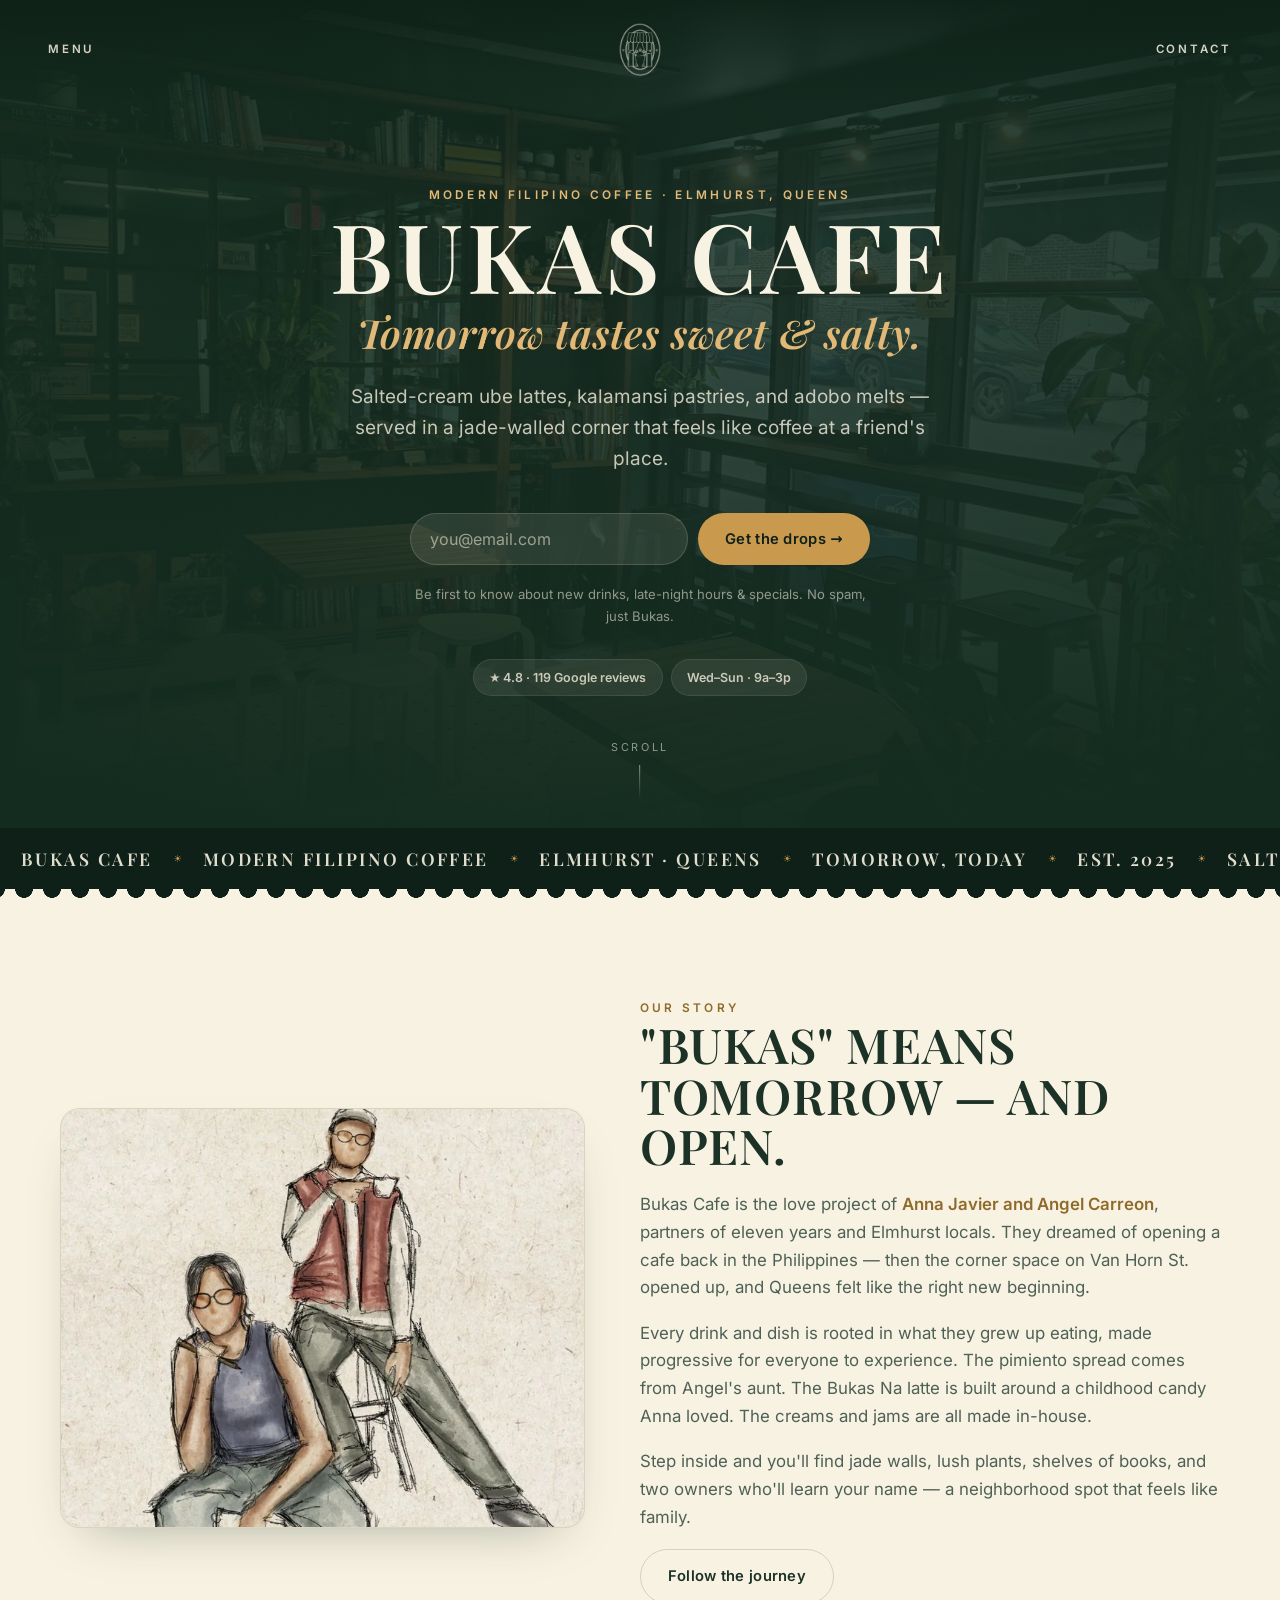
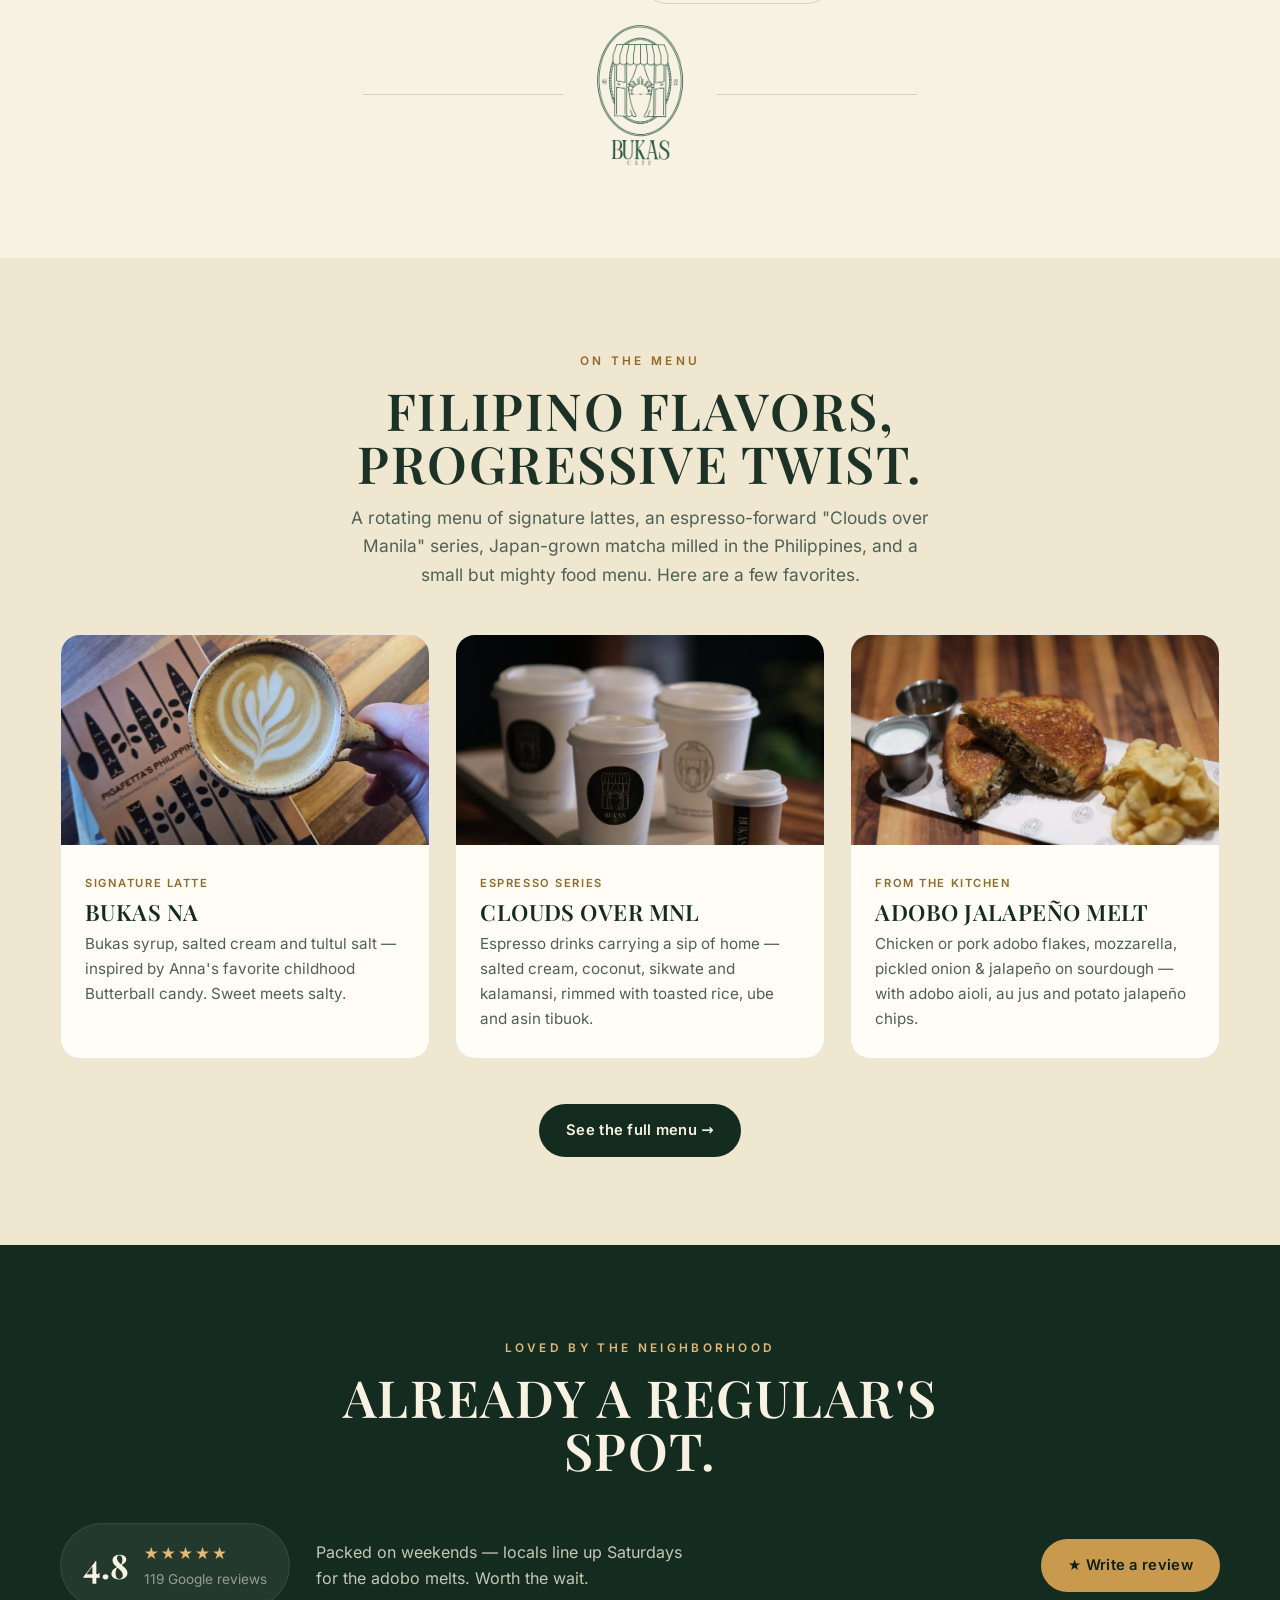
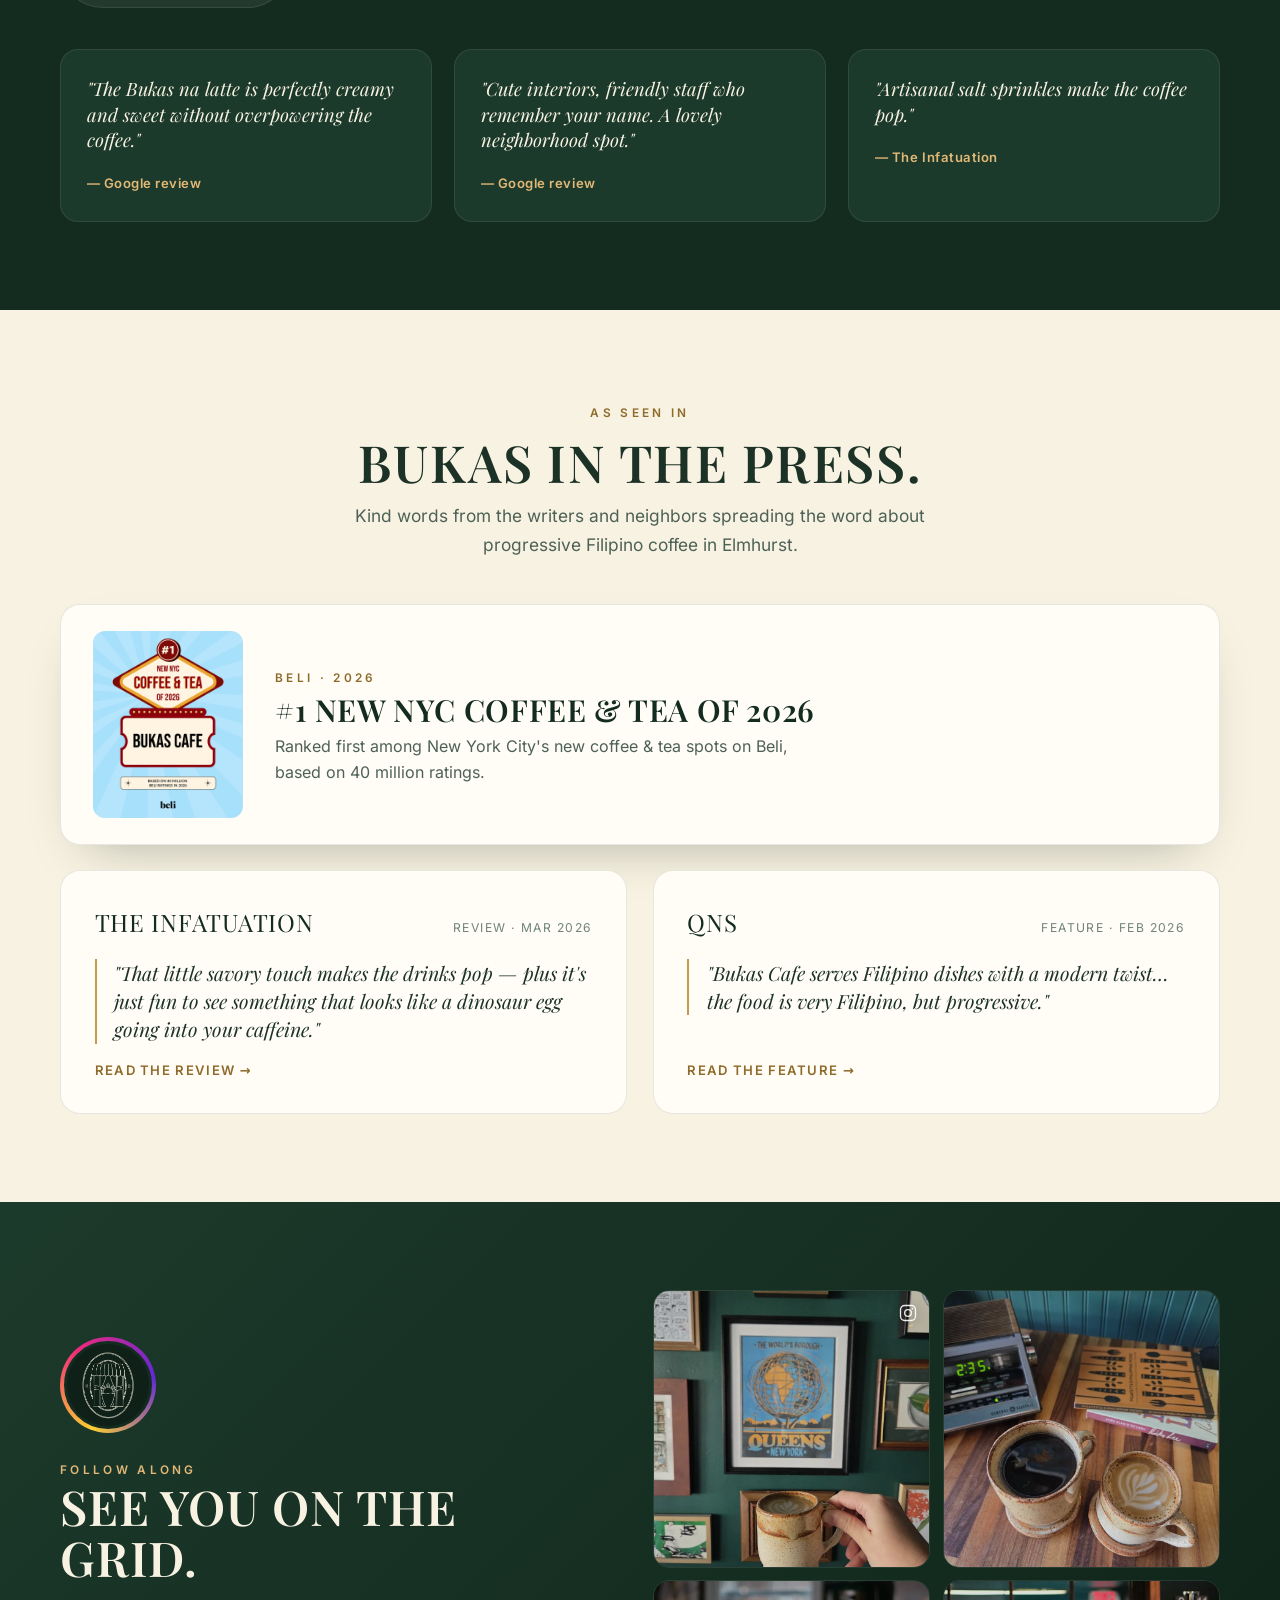
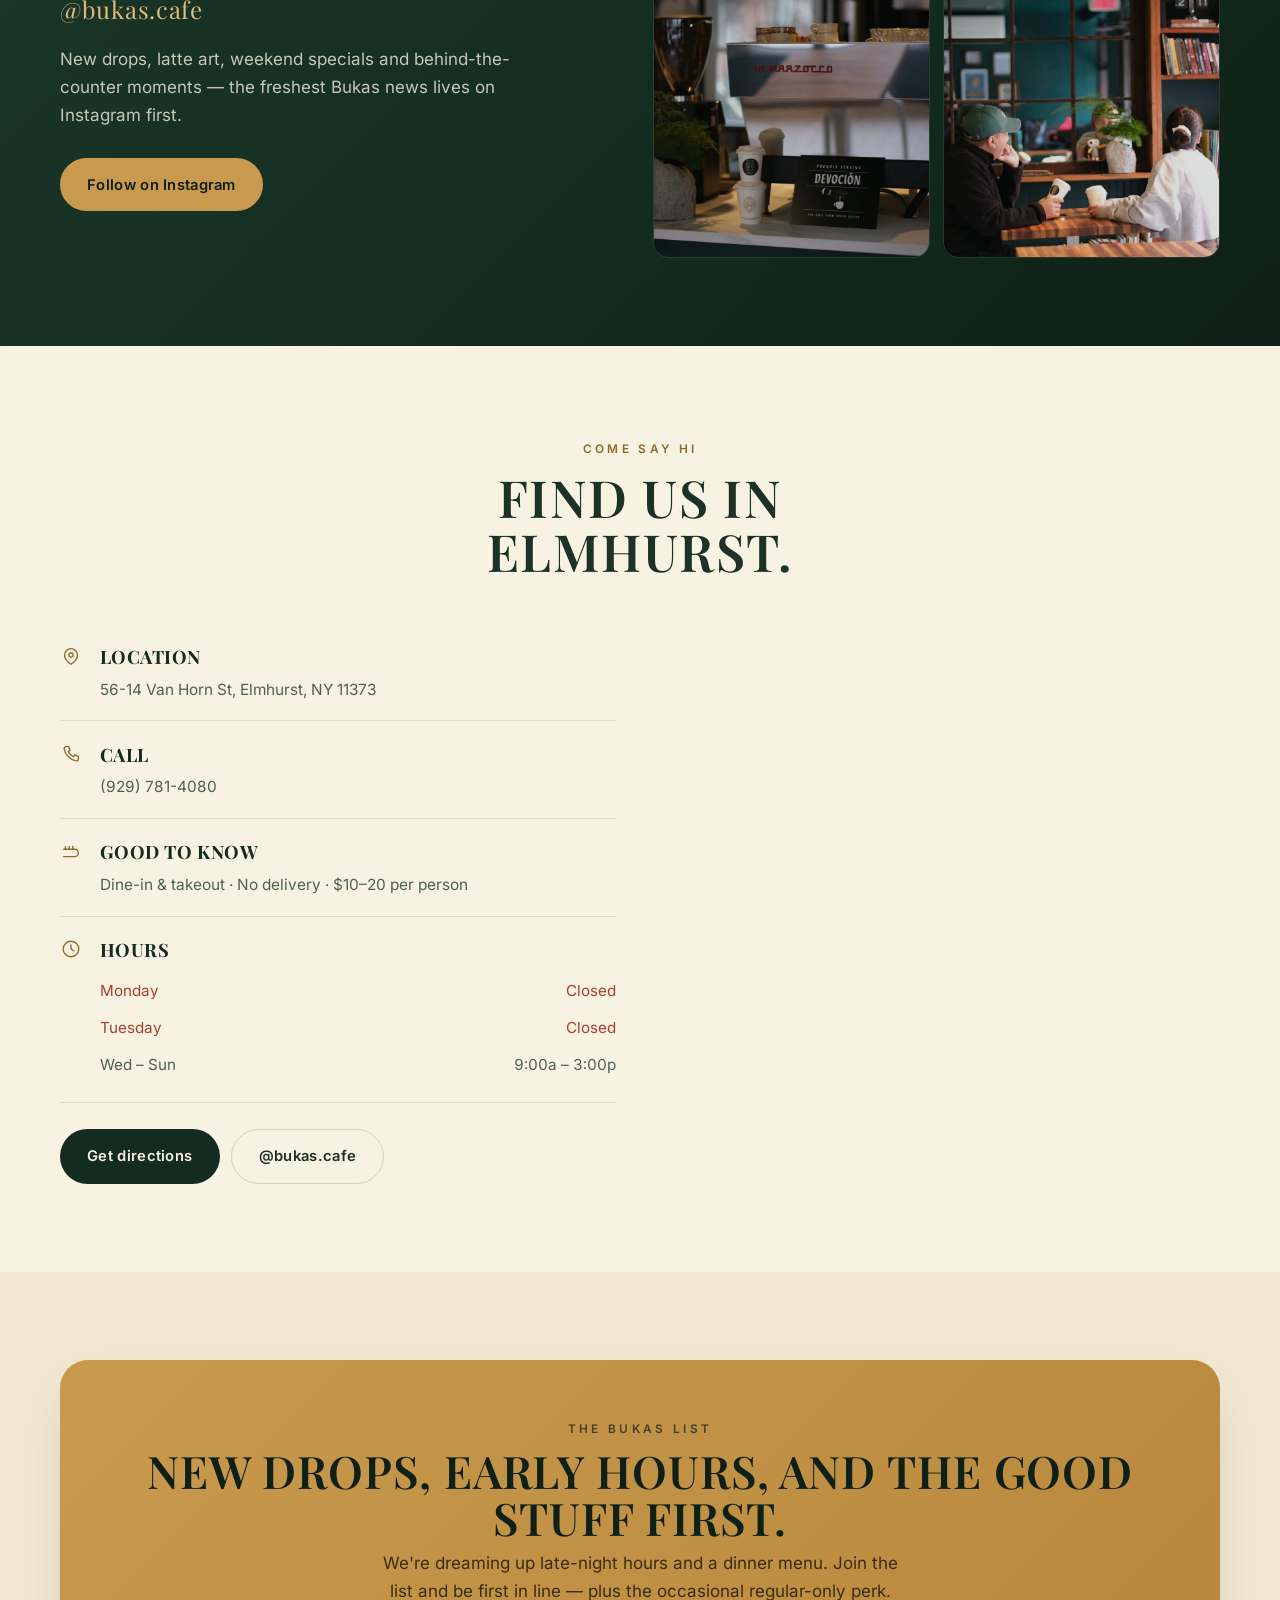
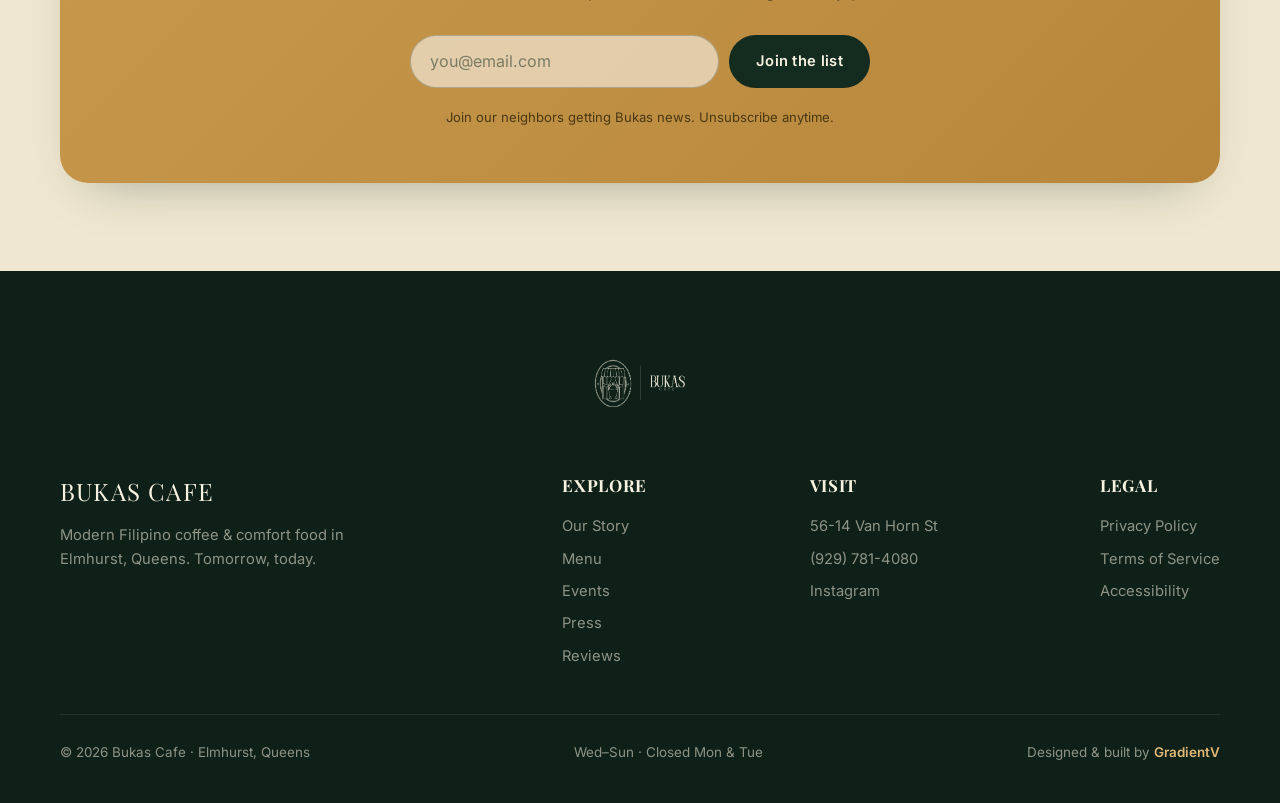
==== index.html @ 8a9c2ee8 "Daylight redesign + performance and accessibility pass - Flip to cream-first daytime theme with gree" ====
<!DOCTYPE html>
<html lang="en">
<head>
<meta charset="UTF-8" />
<meta name="viewport" content="width=device-width, initial-scale=1.0" />
<title>Bukas Cafe — Modern Filipino Coffee in Elmhurst, Queens</title>
<meta name="description" content="Bukas Cafe is a cozy, modern Filipino coffee shop in Elmhurst, Queens. Salted-cream ube lattes, kalamansi pastries, adobo melts. Join the list for new drops & early hours." />
<link rel="canonical" href="https://bukascafe.com/" />
<meta property="og:type" content="website" />
<meta property="og:site_name" content="Bukas Cafe" />
<meta property="og:title" content="Bukas Cafe — Modern Filipino Coffee in Elmhurst, Queens" />
<meta property="og:description" content="Bukas Cafe is a cozy, modern Filipino coffee shop in Elmhurst, Queens. Salted-cream ube lattes, kalamansi pastries, adobo melts. Join the list for new drops & early hours." />
<meta property="og:url" content="https://bukascafe.com/" />
<meta property="og:image" content="https://bukascafe.com/images/og-cover.jpg" />
<meta property="og:image:width" content="1200" />
<meta property="og:image:height" content="630" />
<meta name="twitter:card" content="summary_large_image" />
<meta name="twitter:title" content="Bukas Cafe — Modern Filipino Coffee in Elmhurst, Queens" />
<meta name="twitter:description" content="Bukas Cafe is a cozy, modern Filipino coffee shop in Elmhurst, Queens. Salted-cream ube lattes, kalamansi pastries, adobo melts. Join the list for new drops & early hours." />
<meta name="twitter:image" content="https://bukascafe.com/images/og-cover.jpg" />
<link rel="preload" as="image" href="images/photo-interior.webp" type="image/webp" />
<link rel="stylesheet" href="css/fonts.css" />
<link rel="stylesheet" href="css/styles.css" />
<link rel="icon" type="image/png" href="images/favicon-32.png" />
<link rel="apple-touch-icon" href="images/apple-touch-icon.png" />
<meta name="theme-color" content="#142c20" />
<script type="application/ld+json">
{
 "@context": "https://schema.org",
 "@graph": [
  {
   "@type": "CafeOrCoffeeShop",
   "@id": "https://bukascafe.com/#organization",
   "name": "Bukas Cafe",
   "url": "https://bukascafe.com/",
   "logo": "https://bukascafe.com/images/brand-badge-cream.png",
   "image": "https://bukascafe.com/images/og-cover.jpg",
   "description": "Modern Filipino coffee shop in Elmhurst, Queens — signature ube and salted-cream lattes, Japan-grown matcha, and Filipino comfort food with a progressive twist.",
   "telephone": "+1-929-781-4080",
   "email": "hello@bukascafe.com",
   "address": {
    "@type": "PostalAddress",
    "streetAddress": "56-14 Van Horn St",
    "addressLocality": "Elmhurst",
    "addressRegion": "NY",
    "postalCode": "11373",
    "addressCountry": "US"
   },
   "servesCuisine": [
    "Coffee",
    "Filipino"
   ],
   "priceRange": "$10-20",
   "founder": [
    {
     "@type": "Person",
     "name": "Anna Javier"
    },
    {
     "@type": "Person",
     "name": "Angel Carreon"
    }
   ],
   "foundingDate": "2025",
   "hasMenu": "https://bukascafe.com/menu.html",
   "openingHoursSpecification": [
    {
     "@type": "OpeningHoursSpecification",
     "dayOfWeek": [
      "Wednesday",
      "Thursday",
      "Friday",
      "Saturday",
      "Sunday"
     ],
     "opens": "09:00",
     "closes": "15:00"
    }
   ],
   "sameAs": [
    "https://www.instagram.com/bukas.cafe"
   ],
   "knowsAbout": [
    "Filipino coffee",
    "ube latte",
    "salted cream coffee",
    "matcha",
    "Filipino food",
    "specialty coffee"
   ],
   "contactPoint": {
    "@type": "ContactPoint",
    "contactType": "customer service",
    "telephone": "+1-929-781-4080",
    "email": "hello@bukascafe.com",
    "areaServed": "Queens, New York",
    "availableLanguage": [
     "English",
     "Filipino"
    ]
   }
  },
  {
   "@type": "WebSite",
   "@id": "https://bukascafe.com/#website",
   "url": "https://bukascafe.com/",
   "name": "Bukas Cafe",
   "publisher": {
    "@id": "https://bukascafe.com/#organization"
   }
  }
 ]
}
</script>
</head>
<body>
<a class="skip-link" href="#top">Skip to content</a>

<!-- TOP BAR -->
<header class="topbar" id="topbar">
  <div class="tb-side left">
    <button class="tb-link" type="button" data-menu-open aria-haspopup="dialog" aria-controls="navOverlay">Menu</button>
  </div>
  <a class="tb-logo" href="#top" aria-label="Bukas Cafe home">
    <img class="logo-dark" src="images/brand-badge-cream.png" alt="Bukas Cafe" />
    <img class="logo-light" src="images/logo-badge-green.png" alt="Bukas Cafe" />
  </a>
  <div class="tb-side right">
    <a class="tb-link" href="#visit">Contact</a>
  </div>
</header>

<!-- OVERLAY MENU -->
<div class="nav-overlay" id="navOverlay" role="dialog" aria-modal="true" aria-label="Site menu" aria-hidden="true">
  <button class="ov-close" type="button" data-menu-close>Close</button>
  <div class="ov-grid">
    <nav>
      <a href="index.html"><span class="n">01</span>Home</a>
      <a href="menu.html"><span class="n">02</span>Menu</a>
      <a href="events.html"><span class="n">03</span>Events</a>
      <a href="#press"><span class="n">04</span>Press</a>
      <a href="#visit"><span class="n">05</span>Contact</a>
    </nav>
    <aside class="ov-aside">
      <img src="images/storefront-illustration.jpg" alt="Watercolor illustration of the Bukas Cafe storefront" loading="lazy" />
      <div class="ov-fact"><strong>Hours</strong>Wed–Sun · 9:00a – 3:00p</div>
      <div class="ov-fact"><strong>Find us</strong>56-14 Van Horn St, Elmhurst, Queens</div>
      <div class="ov-fact"><strong>Say hi</strong><a href="https://www.instagram.com/bukas.cafe" target="_blank" rel="noopener">@bukas.cafe</a> · <a href="tel:+19297814080">(929) 781-4080</a></div>
    </aside>
  </div>
</div>

<main id="top">

<!-- HERO -->
<section class="hero">
  <div class="hero-bg"><picture><source srcset="images/photo-interior.webp" type="image/webp" /><img src="images/photo-interior.jpg" alt="" width="1350" height="1800" fetchpriority="high" decoding="async" /></picture></div>
  <div class="wrap">
    <span class="eyebrow">Modern Filipino Coffee · Elmhurst, Queens</span>
    <h1>Bukas Cafe<em>Tomorrow tastes sweet &amp; salty.</em></h1>
    <p class="lead">Salted-cream ube lattes, kalamansi pastries, and adobo melts — served in a jade-walled corner that feels like coffee at a friend's place.</p>
    <form class="capture" data-form="hero">
      <input type="email" name="email" placeholder="you@email.com" aria-label="Email address" required />
      <button type="submit" class="btn btn-gold">Get the drops →</button>
      <div class="form-note">Be first to know about new drinks, late-night hours &amp; specials. No spam, just Bukas.</div>
    </form>
    <div class="hero-badges">
      <span class="chip">★ 4.8 · 119 Google reviews</span>
      <span class="chip">Wed–Sun · 9a–3p</span>
    </div>
  </div>
  <div class="scroll-hint">Scroll</div>
</section>

<!-- BRAND TICKER -->
<div class="ticker" aria-hidden="true">
  <div class="ticker-track">
    <div class="ticker-seg"><span>Bukas Cafe</span><i></i><span>Modern Filipino Coffee</span><i></i><span>Elmhurst · Queens</span><i></i><span>Tomorrow, Today</span><i></i><span>Est. 2025</span><i></i><span>Salted-Cream Ube Lattes</span><i></i></div>
    <div class="ticker-seg"><span>Bukas Cafe</span><i></i><span>Modern Filipino Coffee</span><i></i><span>Elmhurst · Queens</span><i></i><span>Tomorrow, Today</span><i></i><span>Est. 2025</span><i></i><span>Salted-Cream Ube Lattes</span><i></i></div>
  </div>
</div>

<div class="awning" aria-hidden="true"></div>

<!-- STORY -->
<section id="story" class="story">
  <div class="wrap story-grid">
    <div class="img-slot">
      <picture><source srcset="images/owners-illustration.webp" type="image/webp" /><img src="images/owners-illustration.jpg" alt="Illustrated portrait of Bukas Cafe owners Anna Javier and Angel Carreon" width="864" height="920" loading="lazy" decoding="async" /></picture>
    </div>
    <div>
      <span class="eyebrow">Our Story</span>
      <h2>"Bukas" means tomorrow — and open.</h2>
      <p>Bukas Cafe is the love project of <span class="owners">Anna Javier and Angel Carreon</span>, partners of eleven years and Elmhurst locals. They dreamed of opening a cafe back in the Philippines — then the corner space on Van Horn St. opened up, and Queens felt like the right new beginning.</p>
      <p>Every drink and dish is rooted in what they grew up eating, made progressive for everyone to experience. The pimiento spread comes from Angel's aunt. The Bukas Na latte is built around a childhood candy Anna loved. The creams and jams are all made in-house.</p>
      <p>Step inside and you'll find jade walls, lush plants, shelves of books, and two owners who'll learn your name — a neighborhood spot that feels like family.</p>
      <a href="#join" class="btn btn-ghost">Follow the journey</a>
    </div>
  </div>
  <div class="wrap"><div class="brand-divider"><img src="images/logo-full-green.png" alt="Bukas Cafe" /></div></div>
</section>

<!-- MENU -->
<section id="menu" class="tint">
  <div class="wrap">
    <div class="section-head center">
      <span class="eyebrow">On the Menu</span>
      <h2>Filipino flavors, progressive twist.</h2>
      <p>A rotating menu of signature lattes, an espresso-forward "Clouds over Manila" series, Japan-grown matcha milled in the Philippines, and a small but mighty food menu. Here are a few favorites.</p>
    </div>
    <div class="menu-grid">
      <article class="card">
        <div class="img-slot">
          <picture><source srcset="images/photo-bukas-na-latte.webp" type="image/webp" /><img src="images/photo-bukas-na-latte.jpg" alt="Latte with rosetta latte art held over a wooden table at Bukas Cafe" width="1050" height="1400" loading="lazy" decoding="async" /></picture>
        </div>
        <div class="card-body">
          <span class="card-tag">Signature Latte</span>
          <h3>Bukas Na</h3>
          <p>Bukas syrup, salted cream and tultul salt — inspired by Anna's favorite childhood Butterball candy. Sweet meets salty.</p>
        </div>
      </article>
      <article class="card">
        <div class="img-slot">
          <picture><source srcset="images/photo-togo-cups.webp" type="image/webp" /><img src="images/photo-togo-cups.jpg" alt="Bukas Cafe branded to-go cups arranged on a tray against a deep green wall" width="933" height="1400" loading="lazy" decoding="async" /></picture>
        </div>
        <div class="card-body">
          <span class="card-tag">Espresso Series</span>
          <h3>Clouds Over MNL</h3>
          <p>Espresso drinks carrying a sip of home — salted cream, coconut, sikwate and kalamansi, rimmed with toasted rice, ube and asin tibuok.</p>
        </div>
      </article>
      <article class="card">
        <div class="img-slot">
          <picture><source srcset="images/photo-adobo-melt.webp" type="image/webp" /><img src="images/photo-adobo-melt.jpg" alt="Adobo jalapeño melt on sourdough with potato jalapeño chips and dips" width="1600" height="1067" loading="lazy" decoding="async" /></picture>
        </div>
        <div class="card-body">
          <span class="card-tag">From the Kitchen</span>
          <h3>Adobo Jalapeño Melt</h3>
          <p>Chicken or pork adobo flakes, mozzarella, pickled onion &amp; jalapeño on sourdough — with adobo aioli, au jus and potato jalapeño chips.</p>
        </div>
      </article>
    </div>
    <div class="menu-cta">
      <a href="menu.html" class="btn btn-primary">See the full menu →</a>
    </div>
  </div>
</section>

<!-- REVIEWS -->
<section id="reviews" class="band-dark">
  <div class="wrap">
    <div class="section-head center">
      <span class="eyebrow">Loved by the Neighborhood</span>
      <h2>Already a regular's spot.</h2>
    </div>
    <div class="reviews-top">
      <div class="rating-badge">
        <span class="num">4.8</span>
        <div>
          <div class="stars">★★★★★</div>
          <div style="font-size:.85rem;color:var(--tx-faint)">119 Google reviews</div>
        </div>
      </div>
      <p class="blurb">Packed on weekends — locals line up Saturdays for the adobo melts. Worth the wait.</p>
      <a class="btn btn-gold write" href="https://www.google.com/maps/place/Bukas+Cafe/@40.7325186,-73.8767509,17z/data=!4m8!3m7!1s0x89c25f0034e84bb9:0xe6fbece1f200c2e7!9m1!1b1" target="_blank" rel="noopener">★ Write a review</a>
    </div>
    <div class="quotes">
      <div class="quote">
        <p>"The Bukas na latte is perfectly creamy and sweet without overpowering the coffee."</p>
        <span class="by">— Google review</span>
      </div>
      <div class="quote">
        <p>"Cute interiors, friendly staff who remember your name. A lovely neighborhood spot."</p>
        <span class="by">— Google review</span>
      </div>
      <div class="quote">
        <p>"Artisanal salt sprinkles make the coffee pop."</p>
        <span class="by">— The Infatuation</span>
      </div>
    </div>
  </div>
</section>

<!-- PRESS / AS SEEN IN -->
<section id="press">
  <div class="wrap">
    <div class="section-head center">
      <span class="eyebrow">As Seen In</span>
      <h2>Bukas in the press.</h2>
      <p>Kind words from the writers and neighbors spreading the word about progressive Filipino coffee in Elmhurst.</p>
    </div>
    <div class="award-band">
      <img src="images/beli-award.png" width="720" height="900" alt="Beli award graphic — number one new NYC coffee and tea of 2026" loading="lazy" />
      <div>
        <span class="eyebrow">Beli · 2026</span>
        <h3>#1 New NYC Coffee &amp; Tea of 2026</h3>
        <p>Ranked first among New York City's new coffee &amp; tea spots on Beli, based on 40 million ratings.</p>
      </div>
    </div>
    <div class="press-grid">
      <a class="press-card" href="https://www.theinfatuation.com/new-york/reviews/bukas-cafe" target="_blank" rel="noopener">
        <div class="press-outlet">
          <span class="name">The Infatuation</span>
          <span class="meta">Review · Mar 2026</span>
        </div>
        <blockquote>"That little savory touch makes the drinks pop — plus it's just fun to see something that looks like a dinosaur egg going into your caffeine."</blockquote>
        <span class="read">Read the review <span>→</span></span>
      </a>
      <a class="press-card" href="https://qns.com/2026/02/bukas-cafe-filipino-dishes-modern-twist/" target="_blank" rel="noopener">
        <div class="press-outlet">
          <span class="name">QNS</span>
          <span class="meta">Feature · Feb 2026</span>
        </div>
        <blockquote>"Bukas Cafe serves Filipino dishes with a modern twist… the food is very Filipino, but progressive."</blockquote>
        <span class="read">Read the feature <span>→</span></span>
      </a>
    </div>
  </div>
</section>

<!-- INSTAGRAM -->
<section id="instagram" class="ig">
  <div class="wrap ig-grid">
    <div>
      <div class="ig-ring"><span class="inner"><img src="images/brand-badge-cream.png" alt="" /></span></div>
      <span class="eyebrow">Follow Along</span>
      <h2>See you on the grid.</h2>
      <a class="handle" href="https://www.instagram.com/bukas.cafe" target="_blank" rel="noopener">@bukas.cafe</a>
      <p>New drops, latte art, weekend specials and behind-the-counter moments — the freshest Bukas news lives on Instagram first.</p>
      <a class="btn btn-gold" href="https://www.instagram.com/bukas.cafe" target="_blank" rel="noopener">Follow on Instagram</a>
    </div>
    <div class="ig-tiles">
      <a class="ig-tile" href="https://www.instagram.com/bukas.cafe" target="_blank" rel="noopener" aria-label="Bukas Cafe on Instagram">
        <span class="ig-glyph"><svg width="20" height="20" viewBox="0 0 24 24" fill="none"><rect x="3" y="3" width="18" height="18" rx="5" stroke="currentColor" stroke-width="1.6"/><circle cx="12" cy="12" r="4" stroke="currentColor" stroke-width="1.6"/><circle cx="17.3" cy="6.7" r="1.1" fill="currentColor"/></svg></span>
        <picture><source srcset="images/photo-mug-queens.webp" type="image/webp" /><img src="images/photo-mug-queens.jpg" alt="Hand reaching for a ceramic mug beneath a framed Queens poster" width="900" height="1200" loading="lazy" decoding="async" /></picture>
      </a>
      <a class="ig-tile" href="https://www.instagram.com/bukas.cafe" target="_blank" rel="noopener" aria-label="Bukas Cafe on Instagram">
        <picture><source srcset="images/photo-coffee-books.webp" type="image/webp" /><img src="images/photo-coffee-books.jpg" alt="Drip coffee and a latte on a wooden table beside a stack of books" width="900" height="1200" loading="lazy" decoding="async" /></picture>
      </a>
      <a class="ig-tile" href="https://www.instagram.com/bukas.cafe" target="_blank" rel="noopener" aria-label="Bukas Cafe on Instagram">
        <picture><source srcset="images/photo-espresso-bar.webp" type="image/webp" /><img src="images/photo-espresso-bar.jpg" alt="Espresso machine and coffee bar detail at Bukas Cafe" width="800" height="1200" loading="lazy" decoding="async" /></picture>
      </a>
      <a class="ig-tile" href="https://www.instagram.com/bukas.cafe" target="_blank" rel="noopener" aria-label="Bukas Cafe on Instagram">
        <picture><source srcset="images/photo-window-guests.webp" type="image/webp" /><img src="images/photo-window-guests.jpg" alt="Guests chatting over coffee at the window bar" width="1200" height="788" loading="lazy" decoding="async" /></picture>
      </a>
    </div>
  </div>
</section>

<!-- VISIT -->
<section id="visit">
  <div class="wrap">
    <div class="section-head center">
      <span class="eyebrow">Come Say Hi</span>
      <h2>Find us in Elmhurst.</h2>
    </div>
    <div class="visit-grid">
      <div>
        <div class="info-row">
          <span class="ic"><svg width="22" height="22" viewBox="0 0 24 24" fill="none"><path d="M12 21s-7-4.35-7-10a7 7 0 0114 0c0 5.65-7 10-7 10z" stroke="currentColor" stroke-width="1.5"/><circle cx="12" cy="11" r="2.3" stroke="currentColor" stroke-width="1.5"/></svg></span>
          <div><h4>Location</h4><span>56-14 Van Horn St, Elmhurst, NY 11373</span></div>
        </div>
        <div class="info-row">
          <span class="ic"><svg width="22" height="22" viewBox="0 0 24 24" fill="none"><path d="M6.5 4h3l1.5 4-2 1.2a12 12 0 005.8 5.8l1.2-2 4 1.5v3a2 2 0 01-2.2 2A16 16 0 014.5 6.2 2 2 0 016.5 4z" stroke="currentColor" stroke-width="1.5" stroke-linejoin="round"/></svg></span>
          <div><h4>Call</h4><span>(929) 781-4080</span></div>
        </div>
        <div class="info-row">
          <span class="ic"><svg width="22" height="22" viewBox="0 0 24 24" fill="none"><path d="M4 9h12a4 4 0 010 8h-1m-11 0h11M6 9V6m4 3V6m4 3V6" stroke="currentColor" stroke-width="1.5" stroke-linecap="round"/></svg></span>
          <div><h4>Good to know</h4><span>Dine-in &amp; takeout · No delivery · $10–20 per person</span></div>
        </div>
        <div class="info-row">
          <span class="ic"><svg width="22" height="22" viewBox="0 0 24 24" fill="none"><circle cx="12" cy="12" r="8.5" stroke="currentColor" stroke-width="1.5"/><path d="M12 7.5V12l3 2" stroke="currentColor" stroke-width="1.5" stroke-linecap="round"/></svg></span>
          <div style="width:100%"><h4>Hours</h4>
            <table class="hours-table">
              <tr class="closed"><td>Monday</td><td>Closed</td></tr>
              <tr class="closed"><td>Tuesday</td><td>Closed</td></tr>
              <tr><td>Wed – Sun</td><td>9:00a – 3:00p</td></tr>
            </table>
          </div>
        </div>
        <div style="margin-top:1.6rem;display:flex;gap:.7rem;flex-wrap:wrap">
          <a class="btn btn-primary" href="https://www.google.com/maps/search/?api=1&query=Bukas+Cafe+56-14+Van+Horn+St+Elmhurst+NY" target="_blank" rel="noopener">Get directions</a>
          <a class="btn btn-ghost" href="https://www.instagram.com/bukas.cafe" target="_blank" rel="noopener">@bukas.cafe</a>
        </div>
      </div>
      <iframe
        src="https://maps.google.com/maps?q=56-14+Van+Horn+St,+Elmhurst,+NY+11373&output=embed"
        width="100%" height="380"
        style="border:0;display:block;min-height:380px"
        allowfullscreen loading="lazy"
        referrerpolicy="no-referrer-when-downgrade"
        title="Bukas Cafe location">
      </iframe>
    </div>
  </div>
</section>

<!-- JOIN / NEWSLETTER -->
<section id="join" class="tint">
  <div class="wrap">
    <div class="news">
      <span class="eyebrow">The Bukas List</span>
      <h2>New drops, early hours, and the good stuff first.</h2>
      <p>We're dreaming up late-night hours and a dinner menu. Join the list and be first in line — plus the occasional regular-only perk.</p>
      <form class="capture" data-form="news">
        <input type="email" name="email" placeholder="you@email.com" aria-label="Email address" required />
        <button type="submit" class="btn btn-primary">Join the list</button>
        <div class="form-note">Join our neighbors getting Bukas news. Unsubscribe anytime.</div>
      </form>
    </div>
  </div>
</section>

</main>

<!-- FOOTER -->
<footer>
  <div class="wrap">
    <div class="foot-logo"><img src="images/brand-lockup-cream.png" alt="Bukas Cafe" /></div>
    <div class="foot-grid">
      <div class="foot-brand">
        <span class="brand-line">Bukas Cafe</span>
        <p>Modern Filipino coffee &amp; comfort food in Elmhurst, Queens. Tomorrow, today.</p>
      </div>
      <div class="foot-col">
        <h4>Explore</h4>
        <a href="#story">Our Story</a>
        <a href="menu.html">Menu</a>
        <a href="events.html">Events</a>
        <a href="#press">Press</a>
        <a href="#reviews">Reviews</a>
      </div>
      <div class="foot-col">
        <h4>Visit</h4>
        <a href="https://www.google.com/maps/search/?api=1&query=Bukas+Cafe+56-14+Van+Horn+St+Elmhurst+NY" target="_blank" rel="noopener">56-14 Van Horn St</a>
        <a href="tel:+19297814080">(929) 781-4080</a>
        <a href="https://www.instagram.com/bukas.cafe" target="_blank" rel="noopener">Instagram</a>
      </div>
      <div class="foot-col">
        <h4>Legal</h4>
        <a href="privacy.html">Privacy Policy</a>
        <a href="terms.html">Terms of Service</a>
        <a href="accessibility.html">Accessibility</a>
      </div>
    </div>
    <div class="foot-bottom">
      <span>© 2026 Bukas Cafe · Elmhurst, Queens</span>
      <span>Wed–Sun · Closed Mon &amp; Tue</span>
      <span class="credit">Designed &amp; built by <a href="https://gradientv.com" target="_blank" rel="noopener">GradientV</a></span>
    </div>
  </div>
</footer>

<script src="js/main.js"></script>
<!-- Vercel Web Analytics -->
<script defer src="/_vercel/insights/script.js"></script>
</body>
</html>
---- css/fonts.css ----
/* Self-hosted Google Fonts (latin subset) — Playfair Display + Inter */
@font-face{font-family:'Inter';font-style:normal;font-weight:400;font-display:swap;src:url('../fonts/inter-400-normal.woff2') format('woff2');unicode-range:U+0000-00FF,U+0131,U+0152-0153,U+02BB-02BC,U+02C6,U+02DA,U+02DC,U+0304,U+0308,U+0329,U+2000-206F,U+20AC,U+2122,U+2191,U+2193,U+2212,U+2215,U+FEFF,U+FFFD}
@font-face{font-family:'Inter';font-style:normal;font-weight:500;font-display:swap;src:url('../fonts/inter-500-normal.woff2') format('woff2');unicode-range:U+0000-00FF,U+0131,U+0152-0153,U+02BB-02BC,U+02C6,U+02DA,U+02DC,U+0304,U+0308,U+0329,U+2000-206F,U+20AC,U+2122,U+2191,U+2193,U+2212,U+2215,U+FEFF,U+FFFD}
@font-face{font-family:'Inter';font-style:normal;font-weight:600;font-display:swap;src:url('../fonts/inter-600-normal.woff2') format('woff2');unicode-range:U+0000-00FF,U+0131,U+0152-0153,U+02BB-02BC,U+02C6,U+02DA,U+02DC,U+0304,U+0308,U+0329,U+2000-206F,U+20AC,U+2122,U+2191,U+2193,U+2212,U+2215,U+FEFF,U+FFFD}
@font-face{font-family:'Playfair Display';font-style:italic;font-weight:400;font-display:swap;src:url('../fonts/playfair-display-400-italic.woff2') format('woff2');unicode-range:U+0000-00FF,U+0131,U+0152-0153,U+02BB-02BC,U+02C6,U+02DA,U+02DC,U+0304,U+0308,U+0329,U+2000-206F,U+20AC,U+2122,U+2191,U+2193,U+2212,U+2215,U+FEFF,U+FFFD}
@font-face{font-family:'Playfair Display';font-style:italic;font-weight:600;font-display:swap;src:url('../fonts/playfair-display-600-italic.woff2') format('woff2');unicode-range:U+0000-00FF,U+0131,U+0152-0153,U+02BB-02BC,U+02C6,U+02DA,U+02DC,U+0304,U+0308,U+0329,U+2000-206F,U+20AC,U+2122,U+2191,U+2193,U+2212,U+2215,U+FEFF,U+FFFD}
@font-face{font-family:'Playfair Display';font-style:normal;font-weight:400;font-display:swap;src:url('../fonts/playfair-display-400-normal.woff2') format('woff2');unicode-range:U+0000-00FF,U+0131,U+0152-0153,U+02BB-02BC,U+02C6,U+02DA,U+02DC,U+0304,U+0308,U+0329,U+2000-206F,U+20AC,U+2122,U+2191,U+2193,U+2212,U+2215,U+FEFF,U+FFFD}
@font-face{font-family:'Playfair Display';font-style:normal;font-weight:600;font-display:swap;src:url('../fonts/playfair-display-600-normal.woff2') format('woff2');unicode-range:U+0000-00FF,U+0131,U+0152-0153,U+02BB-02BC,U+02C6,U+02DA,U+02DC,U+0304,U+0308,U+0329,U+2000-206F,U+20AC,U+2122,U+2191,U+2193,U+2212,U+2215,U+FEFF,U+FFFD}
@font-face{font-family:'Playfair Display';font-style:normal;font-weight:700;font-display:swap;src:url('../fonts/playfair-display-700-normal.woff2') format('woff2');unicode-range:U+0000-00FF,U+0131,U+0152-0153,U+02BB-02BC,U+02C6,U+02DA,U+02DC,U+0304,U+0308,U+0329,U+2000-206F,U+20AC,U+2122,U+2191,U+2193,U+2212,U+2215,U+FEFF,U+FFFD}
---- css/styles.css ----
/* =====================================================================
   BUKAS CAFE — daylight edition
   A morning cafe, not a midnight bar: cream-first with deep-green bands.
   Palette:  #f8f2e2 cream base · #142c20 green · warm gold accent
   Motif:    the scalloped awning from the Bukas badge
   Display:  Perandory (brand) with Playfair Display fallback
   ===================================================================== */

/* ---- Perandory brand face (drop the licensed file at fonts/perandory.woff2
        and it takes over automatically; until then Playfair Display stands in) ---- */
@font-face{
  font-family:'Perandory';
  src:url('../fonts/perandory.woff2') format('woff2'),
      url('../fonts/perandory.woff') format('woff'),
      url('../fonts/perandory.otf') format('opentype');
  font-weight:400 700;
  font-display:swap;
}

:root{
  --cream:#f8f2e2;         /* body background                  */
  --cream-2:#f0e7d0;       /* tinted panels                    */
  --paper:#fffdf6;         /* raised cards                     */
  --green:#142c20;         /* brand green                      */
  --green-deep:#0e2017;    /* darkest — footer, hero base      */
  --green-2:#1c3a2b;       /* elevated dark cards              */
  --green-3:#24493a;       /* dark hover                       */
  --gold:#c99a4e;          /* accent                           */
  --gold-2:#e2b877;        /* bright accent on dark            */
  --gold-deep:#8f6b2b;     /* legible accent on cream          */
  --ube:#8f7bc0;
  --radius:20px;
  --shadow:0 22px 50px -28px rgba(20,44,32,.4);
  --shadow-dark:0 26px 60px -30px rgba(0,0,0,.65);
  --font-display:'Perandory','Playfair Display',Georgia,serif;
  --font-body:'Inter',system-ui,-apple-system,sans-serif;

  /* contextual ink — light defaults; dark bands override */
  --tx:#1d3227;
  --tx-dim:#4e6156;
  --tx-faint:#71857a;
  --accent:var(--gold-deep);
  --line:rgba(20,44,32,.16);
  --line-soft:rgba(20,44,32,.1);
}

/* dark-context bands flip the ink */
.hero,.ticker,.band-dark,.ig,footer,
.menu-hero,.legal-hero,.events-hero{
  --tx:var(--cream);
  --tx-dim:rgba(248,242,226,.78);
  --tx-faint:rgba(248,242,226,.55);
  --accent:var(--gold-2);
  --line:rgba(248,242,226,.16);
  --line-soft:rgba(248,242,226,.09);
}

*{box-sizing:border-box;margin:0;padding:0}
html{scroll-behavior:smooth}
body{
  font-family:var(--font-body);
  color:var(--tx);
  background:var(--cream);
  line-height:1.65;
  -webkit-font-smoothing:antialiased;
}
img{max-width:100%}
a{color:inherit}

h1,h2,h3,.serif{font-family:var(--font-display);font-weight:600;line-height:1.05;letter-spacing:.01em}

.wrap{width:min(1160px,92vw);margin:0 auto}

/* a11y: skip link + keyboard focus */
.skip-link{position:absolute;left:1rem;top:-4rem;z-index:100;background:var(--green);color:var(--cream);
  font-weight:600;font-size:.9rem;padding:.7rem 1.2rem;border-radius:0 0 12px 12px;
  text-decoration:none;transition:top .2s ease}
.skip-link:focus{top:0}
a:focus-visible,button:focus-visible,input:focus-visible{outline:2px solid var(--gold);outline-offset:3px}

.eyebrow{font-family:var(--font-body);font-size:.74rem;letter-spacing:.28em;text-transform:uppercase;
  font-weight:600;color:var(--accent)}

/* ---- awning scallop — the signature edge, straight off the badge ---- */
.awning{height:16px;background-image:radial-gradient(circle 9px at 14px 0,var(--awn,var(--green-deep)) 96%,rgba(0,0,0,0));
  background-size:28px 16px;background-repeat:repeat-x;background-position:center top}

/* ---------------------------------------------------------------- buttons */
.btn{display:inline-flex;align-items:center;justify-content:center;gap:.5rem;border:none;cursor:pointer;
  font-family:var(--font-body);font-weight:600;font-size:.92rem;letter-spacing:.02em;
  padding:.9rem 1.7rem;border-radius:100px;text-decoration:none;
  transition:transform .18s ease,box-shadow .22s ease,background .22s ease,color .22s ease,border-color .22s ease}
.btn-primary{background:var(--green);color:var(--cream)}
.btn-primary:hover{transform:translateY(-2px);box-shadow:var(--shadow);background:var(--green-3)}
.btn-gold{background:var(--gold);color:var(--green-deep)}
.btn-gold:hover{transform:translateY(-2px);box-shadow:var(--shadow);background:var(--gold-2)}
.btn-ghost{background:transparent;color:var(--tx);border:1.5px solid var(--line)}
.btn-ghost:hover{background:rgba(20,44,32,.06);border-color:var(--tx-faint)}
.hero .btn-ghost:hover,.band-dark .btn-ghost:hover,.ig .btn-ghost:hover,
.menu-hero .btn-ghost:hover,.events-hero .btn-ghost:hover,footer .btn-ghost:hover{background:rgba(248,242,226,.1)}

/* ---------------------------------------------------- corner nav (top bar) */
.topbar{position:fixed;top:0;left:0;right:0;z-index:60;
  display:grid;grid-template-columns:1fr auto 1fr;align-items:center;gap:clamp(.8rem,3vw,2rem);
  padding:1.4rem clamp(1.1rem,4vw,3rem);
  background:linear-gradient(to bottom,rgba(14,32,23,.85),rgba(14,32,23,0));
  transition:background .3s ease,padding .3s ease,box-shadow .3s ease}
.tb-side{display:flex;align-items:center;min-width:0}
.tb-side.left{justify-content:flex-start}
.tb-side.right{justify-content:flex-end}
.tb-link{font-size:.72rem;letter-spacing:.24em;text-transform:uppercase;font-weight:600;
  color:var(--cream);text-decoration:none;opacity:.85;white-space:nowrap;
  background:none;border:none;cursor:pointer;font-family:var(--font-body);
  transition:opacity .2s,color .3s ease;padding:.4rem 0}
.tb-link:hover{opacity:1;color:var(--gold-2)}
.tb-logo{justify-self:center;display:block;line-height:0}
.tb-logo img{height:clamp(42px,4.6vw,54px);width:auto;display:block}
.tb-logo .logo-light{display:none}
/* scrolled / solid: the bar turns to daylight */
.topbar.scrolled,.topbar.solid{background:rgba(248,242,226,.95);backdrop-filter:blur(10px);
  padding-top:.85rem;padding-bottom:.85rem;box-shadow:0 1px 0 rgba(20,44,32,.12)}
.topbar.scrolled .tb-link,.topbar.solid .tb-link{color:var(--green)}
.topbar.scrolled .tb-link:hover,.topbar.solid .tb-link:hover{color:var(--gold-deep)}
.topbar.scrolled .logo-dark,.topbar.solid .logo-dark{display:none}
.topbar.scrolled .logo-light,.topbar.solid .logo-light{display:block}

/* ------------------------------------------- overlay menu — daylight pane */
.nav-overlay{position:fixed;inset:0;z-index:80;background:var(--cream);color:var(--green);
  opacity:0;visibility:hidden;transform:translateY(-12px);
  transition:opacity .45s ease,transform .45s ease,visibility 0s linear .45s;
  display:flex;align-items:center;justify-content:center;overflow-y:auto}
.nav-overlay.open{opacity:1;visibility:visible;transform:translateY(0);
  transition:opacity .45s ease,transform .45s ease,visibility 0s}
.nav-overlay .ov-close{position:absolute;top:1.6rem;right:clamp(1.1rem,4vw,3rem);z-index:2;
  font-size:.72rem;letter-spacing:.24em;text-transform:uppercase;font-weight:600;color:var(--green);
  background:none;border:none;cursor:pointer;font-family:var(--font-body);opacity:.8}
.nav-overlay .ov-close:hover{opacity:1;color:var(--gold-deep)}
.ov-grid{display:grid;grid-template-columns:1.15fr .85fr;gap:clamp(2rem,6vw,5rem);align-items:center;
  width:min(1060px,90vw);padding:5rem 0}
.nav-overlay nav{display:flex;flex-direction:column;gap:.2rem}
.nav-overlay nav a{display:flex;align-items:baseline;gap:1.1rem;text-decoration:none;
  font-family:var(--font-display);text-transform:uppercase;letter-spacing:.04em;
  font-size:clamp(2.2rem,5.5vw,3.6rem);color:var(--green);line-height:1.3;
  opacity:0;transform:translateY(16px);transition:color .2s ease,transform .2s ease}
.nav-overlay nav a .n{font-family:var(--font-body);font-size:.78rem;font-weight:600;
  letter-spacing:.18em;color:var(--gold-deep);min-width:2.2ch}
.nav-overlay nav a:hover{color:var(--gold-deep);transform:translateX(6px)}
.nav-overlay.open nav a{animation:ov-in .5s ease forwards}
.nav-overlay.open nav a:nth-child(1){animation-delay:.06s}
.nav-overlay.open nav a:nth-child(2){animation-delay:.12s}
.nav-overlay.open nav a:nth-child(3){animation-delay:.18s}
.nav-overlay.open nav a:nth-child(4){animation-delay:.24s}
.nav-overlay.open nav a:nth-child(5){animation-delay:.30s}
@keyframes ov-in{to{opacity:1;transform:translateY(0)}}
.ov-aside{display:flex;flex-direction:column;gap:1.1rem;align-items:flex-start}
.ov-aside img{width:min(320px,100%);border-radius:var(--radius);box-shadow:var(--shadow)}
.ov-aside .ov-fact{font-size:.9rem;color:var(--tx-dim);line-height:1.5}
.ov-aside .ov-fact strong{display:block;font-family:var(--font-body);font-size:.7rem;
  letter-spacing:.2em;text-transform:uppercase;color:var(--gold-deep);margin-bottom:.15rem}
.ov-aside a{color:var(--green);font-weight:600;text-decoration:none}
.ov-aside a:hover{color:var(--gold-deep)}

/* ------------------------------------------------------------------- hero */
.hero{position:relative;min-height:92vh;display:grid;place-items:center;text-align:center;
  overflow:hidden;padding:8rem 0 5rem;background:var(--green);color:var(--tx)}
.hero-bg{position:absolute;inset:0;z-index:0}
.hero-bg picture{display:block;width:100%;height:100%}
.hero-bg img{width:100%;height:100%;object-fit:cover;opacity:.34}
.hero-bg::after{content:"";position:absolute;inset:0;
  background:radial-gradient(120% 90% at 50% 30%,rgba(20,44,32,.5),var(--green) 82%)}
.hero .wrap{position:relative;z-index:1;max-width:900px}
.hero .eyebrow{margin-bottom:1.6rem}
.hero h1{font-size:clamp(2.8rem,8vw,6rem);text-transform:uppercase;letter-spacing:.04em;color:var(--cream);
  font-weight:600;line-height:1}
.hero h1 em{display:block;font-style:italic;text-transform:none;color:var(--gold-2);
  font-size:.42em;letter-spacing:.02em;margin-top:.6rem}
.hero p.lead{font-size:1.18rem;color:var(--tx-dim);max-width:52ch;margin:1.8rem auto 2.4rem}
.hero .capture{margin:0 auto;justify-content:center}
.hero-badges{display:flex;flex-wrap:wrap;gap:.5rem;margin-top:2rem;justify-content:center}
.chip{font-size:.78rem;font-weight:600;padding:.45rem .95rem;border-radius:100px;
  background:rgba(248,242,226,.08);border:1px solid var(--line-soft);color:var(--tx-dim)}
.scroll-hint{position:absolute;bottom:1.8rem;left:50%;transform:translateX(-50%);z-index:1;
  font-size:.68rem;letter-spacing:.24em;text-transform:uppercase;color:var(--tx-faint);
  display:flex;flex-direction:column;align-items:center;gap:.5rem}
.scroll-hint::after{content:"";width:1px;height:34px;background:linear-gradient(var(--tx-faint),transparent)}

/* email capture */
.capture{display:flex;gap:.6rem;flex-wrap:wrap;max-width:460px}
.capture input{flex:1;min-width:210px;padding:.95rem 1.2rem;border-radius:100px;
  border:1.5px solid var(--line);background:var(--paper);color:#1d3227;
  font-size:1rem;font-family:var(--font-body)}
.capture input::placeholder{color:#8a9a90}
.capture input:focus{outline:none;border-color:var(--gold)}
.hero .capture input{background:rgba(248,242,226,.1);color:var(--cream);border-color:var(--line)}
.hero .capture input::placeholder{color:var(--tx-faint)}
.hero .capture input:focus{background:rgba(248,242,226,.16);border-color:var(--gold-2)}
.form-note{width:100%;font-size:.82rem;color:var(--tx-faint);margin-top:.6rem}
.form-ok{color:var(--accent);font-weight:600}

/* ---------------------------------------------------------- image slots */
.img-slot{position:relative;border-radius:var(--radius);overflow:hidden;
  background:var(--cream-2);
  box-shadow:var(--shadow);min-height:300px;display:grid;place-items:center;
  color:var(--tx-dim);text-align:center;border:1px solid var(--line-soft)}
.img-slot img{position:absolute;inset:0;width:100%;height:100%;object-fit:cover}
.img-slot .ph{padding:1.5rem;display:flex;flex-direction:column;gap:.5rem;align-items:center;font-size:.85rem}
.img-slot .ph svg{width:46px;height:46px;opacity:.85}
.img-slot .ph code{font-size:.72rem;opacity:.6;font-family:ui-monospace,monospace}

/* ---------------------------------------------------------------- sections */
section{padding:5.5rem 0}
.section-head{max-width:60ch;margin-bottom:2.8rem}
.section-head.center{margin-left:auto;margin-right:auto;text-align:center}
.section-head h2{font-size:clamp(2rem,4.4vw,3.2rem);color:var(--tx);margin:.7rem 0 .8rem;
  text-transform:uppercase;letter-spacing:.03em}
.section-head p{color:var(--tx-dim);font-size:1.08rem}
.band-dark{background:var(--green);color:var(--tx)}
.tint{background:var(--cream-2)}

/* stacked logo divider */
.brand-divider{display:flex;align-items:center;justify-content:center;gap:1.8rem;margin:1rem 0 0}
.brand-divider::before,.brand-divider::after{content:"";height:1px;width:min(200px,22vw);background:var(--line)}
.brand-divider img{height:150px;width:auto;display:block;opacity:.95}

/* brand ticker */
.ticker{background:var(--green-deep);overflow:hidden;padding:1rem 0;color:var(--tx)}
.ticker-track{display:flex;width:max-content;animation:bukas-ticker 34s linear infinite}
.ticker-seg{display:flex;align-items:center;flex:0 0 auto}
.ticker-seg span{font-family:var(--font-display);font-weight:600;font-size:1.1rem;letter-spacing:.14em;
  text-transform:uppercase;color:var(--cream);padding:0 1.3rem;white-space:nowrap;opacity:.9}
.ticker-seg i{font-style:normal;color:var(--gold);font-size:.6rem}
.ticker-seg i::before{content:"\2600"}
@keyframes bukas-ticker{from{transform:translateX(0)}to{transform:translateX(-50%)}}

/* ------------------------------------------------------------------ story */
.story-grid{display:grid;grid-template-columns:.95fr 1.05fr;gap:3.4rem;align-items:center}
.story-grid .img-slot{min-height:420px;margin-top:2.5rem}
.story-grid .img-slot img{object-position:center top}
.story h2{font-size:clamp(2rem,4vw,3rem);color:var(--tx);margin-bottom:1.3rem;
  text-transform:uppercase;letter-spacing:.02em}
.story p{color:var(--tx-dim);margin-bottom:1.1rem;font-size:1.05rem}
.story .owners{font-weight:600;color:var(--gold-deep)}

/* --------------------------------------------------------------- menu cards */
.menu-grid{display:grid;grid-template-columns:repeat(3,1fr);gap:1.6rem}
.card{background:var(--paper);border-radius:var(--radius);overflow:hidden;
  border:1px solid var(--line-soft);display:flex;flex-direction:column;
  transition:transform .2s ease,box-shadow .22s ease,border-color .22s ease}
.card:hover{transform:translateY(-5px);box-shadow:var(--shadow);border-color:var(--line)}
.card .img-slot{border-radius:0;min-height:210px;border:none;box-shadow:none}
.card-body{padding:1.4rem 1.5rem 1.7rem}
.card-body h3{font-size:1.4rem;color:var(--green);margin-bottom:.4rem;text-transform:uppercase;letter-spacing:.02em}
.card-body p{color:var(--tx-dim);font-size:.95rem}
.card-tag{display:inline-block;font-size:.7rem;font-weight:700;letter-spacing:.14em;text-transform:uppercase;
  color:var(--gold-deep);margin-bottom:.55rem}
.menu-cta{display:flex;justify-content:center;margin-top:2.8rem}

/* ---------------------------------------------------------------- reviews */
.reviews-top{display:flex;align-items:center;gap:1.6rem;flex-wrap:wrap;margin-bottom:2.6rem}
.rating-badge{display:flex;align-items:center;gap:.9rem;background:rgba(248,242,226,.07);
  border:1px solid var(--line-soft);padding:.85rem 1.4rem;border-radius:100px}
.rating-badge .num{font-family:var(--font-display);font-size:2.1rem;font-weight:700;color:var(--cream)}
.stars{color:var(--gold-2);font-size:1.05rem;letter-spacing:.12em}
.reviews-top .blurb{max-width:38ch;color:var(--tx-dim);flex:1;min-width:220px}
.reviews-top .write{margin-left:auto}
.quotes{display:grid;grid-template-columns:repeat(3,1fr);gap:1.4rem}
.quote{background:var(--green-2);border:1px solid var(--line-soft);border-radius:18px;padding:1.6rem}
.quote p{font-family:var(--font-display);font-style:italic;font-size:1.15rem;color:var(--cream);
  margin-bottom:1rem;line-height:1.4;text-transform:none;letter-spacing:0}
.quote .by{font-size:.82rem;color:var(--gold-2);font-weight:600;letter-spacing:.04em}

/* ------------------------------------------------------- instagram feature */
.ig{background:linear-gradient(135deg,#1c3a2b 0%,#142c20 60%,#0e2017 100%);color:var(--tx)}
.ig-grid{display:grid;grid-template-columns:1.05fr 1.1fr;gap:3.2rem;align-items:center}
.ig-ring{width:96px;height:96px;border-radius:50%;padding:4px;margin-bottom:1.4rem;
  background:conic-gradient(from 200deg,#f9ce34,#ee2a7b,#6228d7,#f9ce34);display:grid;place-items:center}
.ig-ring .inner{width:100%;height:100%;border-radius:50%;background:var(--green-deep);
  display:grid;place-items:center;border:3px solid var(--green)}
.ig-ring img{width:56px;height:auto}
.ig h2{font-size:clamp(2rem,4.2vw,3rem);color:var(--cream);text-transform:uppercase;letter-spacing:.02em;margin-bottom:.5rem}
.ig .handle{display:inline-block;font-family:var(--font-display);font-size:1.5rem;color:var(--gold-2);
  letter-spacing:.03em;margin-bottom:1rem;text-decoration:none}
.ig p{color:var(--tx-dim);max-width:42ch;margin-bottom:1.8rem;font-size:1.06rem}
.ig-tiles{display:grid;grid-template-columns:repeat(2,1fr);gap:.8rem}
.ig-tile{position:relative;aspect-ratio:1;border-radius:16px;overflow:hidden;display:block;
  border:1px solid var(--line-soft);transition:transform .2s ease}
.ig-tile img{width:100%;height:100%;object-fit:cover;transition:transform .4s ease,opacity .3s ease}
.ig-tile::after{content:"";position:absolute;inset:0;background:rgba(14,32,23,.15);transition:background .3s}
.ig-tile:hover{transform:translateY(-3px)}
.ig-tile:hover img{transform:scale(1.06)}
.ig-tile:hover::after{background:rgba(14,32,23,0)}
.ig-tile .ig-glyph{position:absolute;top:.7rem;right:.7rem;z-index:2;color:#fff;opacity:.9;
  filter:drop-shadow(0 2px 6px rgba(0,0,0,.5))}

/* ------------------------------------------------------------ press / seen in */
.award-band{display:flex;align-items:center;gap:2rem;background:var(--paper);
  border:1px solid var(--line-soft);border-radius:var(--radius);padding:1.6rem 2rem;margin-bottom:1.6rem;
  box-shadow:var(--shadow)}
.award-band img{width:150px;height:auto;flex:0 0 150px;border-radius:12px}
.award-band h3{font-size:clamp(1.4rem,2.6vw,1.9rem);color:var(--green);text-transform:uppercase;
  letter-spacing:.02em;margin:.3rem 0 .4rem}
.award-band p{color:var(--tx-dim);font-size:1rem;max-width:52ch}
.press-grid{display:grid;grid-template-columns:repeat(2,1fr);gap:1.6rem}
.press-card{background:var(--paper);border:1px solid var(--line-soft);border-radius:var(--radius);
  padding:2rem 2.1rem;display:flex;flex-direction:column;gap:1rem;
  transition:transform .2s ease,border-color .22s ease,box-shadow .22s ease;text-decoration:none;color:inherit}
.press-card:hover{transform:translateY(-4px);border-color:var(--line);box-shadow:var(--shadow)}
.press-outlet{display:flex;align-items:baseline;justify-content:space-between;gap:1rem;flex-wrap:wrap}
.press-outlet .name{font-family:var(--font-display);font-size:1.5rem;color:var(--green);
  text-transform:uppercase;letter-spacing:.03em}
.press-outlet .meta{font-size:.76rem;letter-spacing:.12em;text-transform:uppercase;color:var(--tx-faint)}
.press-card blockquote{font-family:var(--font-display);font-style:italic;font-size:1.22rem;line-height:1.45;
  color:var(--tx);border-left:2px solid var(--gold);padding-left:1.1rem}
.press-card .read{font-size:.82rem;letter-spacing:.1em;text-transform:uppercase;font-weight:600;
  color:var(--gold-deep);margin-top:auto}
.press-card .read span{transition:margin-left .2s ease}
.press-card:hover .read span{margin-left:.35rem}

/* --------------------------------------------------------------- visit */
.visit-grid{display:grid;grid-template-columns:1fr 1fr;gap:3rem;align-items:start}
.info-row{display:flex;gap:1.1rem;padding:1.15rem 0;border-bottom:1px solid var(--line-soft)}
.info-row:last-child{border-bottom:none}
.info-row .ic{flex:0 0 22px;color:var(--gold-deep);margin-top:.2rem}
.info-row h4{font-family:var(--font-display);font-size:1.15rem;color:var(--green);margin-bottom:.2rem;
  text-transform:uppercase;letter-spacing:.03em}
.info-row span{color:var(--tx-dim);font-size:.96rem}
.hours-table{width:100%;border-collapse:collapse;margin-top:.4rem}
.hours-table td{padding:.38rem 0;font-size:.95rem;color:var(--tx-dim)}
.hours-table td:last-child{text-align:right;font-variant-numeric:tabular-nums}
.hours-table tr.closed td{color:#a8402f}
.visit-grid iframe{border-radius:var(--radius);border:1px solid var(--line-soft);display:block}

/* ---------------------------------------------------------- newsletter band */
.news{background:linear-gradient(135deg,var(--gold) 0%,#b7863a 100%);border-radius:28px;padding:3.4rem;
  text-align:center;box-shadow:var(--shadow);
  --tx:#0e2017;--tx-dim:#3a2c10;--tx-faint:#4a3813;--accent:#0e2017;--line:rgba(20,44,32,.25)}
.news .eyebrow{color:var(--green-deep);opacity:.7}
.news h2{font-size:clamp(1.9rem,3.6vw,2.8rem);color:var(--green-deep);margin:.4rem 0 .6rem;
  text-transform:uppercase;letter-spacing:.02em}
.news p{color:#3a2c10;max-width:48ch;margin:0 auto 1.8rem;font-size:1.06rem}
.news .capture{margin:0 auto;justify-content:center}
.news .capture input{border-color:rgba(20,44,32,.25);background:rgba(255,255,255,.55);color:var(--green-deep)}
.news .capture input::placeholder{color:rgba(20,44,32,.5)}
.news .form-ok{color:var(--green-deep)}

/* ------------------------------------------------------------------ footer */
footer{background:var(--green-deep);color:var(--tx-dim);padding:4rem 0 2.5rem}
.foot-logo{display:flex;justify-content:center;margin-bottom:2.6rem}
.foot-logo img{height:96px;width:auto;display:block;opacity:.95}
.foot-grid{display:flex;justify-content:space-between;gap:2rem;flex-wrap:wrap;margin-bottom:2.4rem}
.foot-brand{max-width:34ch}
.foot-brand .brand-line{font-family:var(--font-display);font-size:1.5rem;color:var(--cream);
  text-transform:uppercase;letter-spacing:.05em;margin-bottom:.7rem;display:block}
.foot-brand p{font-size:.92rem;color:var(--tx-faint)}
.foot-col h4{font-family:var(--font-display);color:var(--cream);font-size:1.05rem;margin-bottom:.9rem;
  text-transform:uppercase;letter-spacing:.04em}
.foot-col a{display:block;text-decoration:none;font-size:.92rem;color:var(--tx-faint);margin-bottom:.5rem}
.foot-col a:hover{color:var(--gold-2)}
.foot-bottom{border-top:1px solid var(--line-soft);padding-top:1.6rem;display:flex;justify-content:space-between;
  flex-wrap:wrap;gap:.6rem;font-size:.84rem;color:var(--tx-faint)}
.foot-bottom .credit a{color:var(--gold-2);text-decoration:none;font-weight:600}
.foot-bottom .credit a:hover{text-decoration:underline}

/* ================================================================ MENU PAGE */
.menu-hero{background:var(--green-deep);color:var(--tx);padding:8rem 0 4rem;text-align:center;
  position:relative;overflow:hidden}
.menu-hero .menu-seal{width:112px;height:auto;margin:0 auto 1.4rem;display:block;
  filter:drop-shadow(0 12px 30px rgba(0,0,0,.4))}
.menu-hero h1{font-family:var(--font-display);font-size:clamp(2.8rem,7vw,4.6rem);color:var(--cream);
  font-weight:600;margin:.6rem 0 1rem;text-transform:uppercase;letter-spacing:.05em}
.menu-hero h1 em{font-style:italic;color:var(--gold-2);text-transform:none}
.menu-hero p{color:var(--tx-dim);max-width:48ch;margin:0 auto;font-size:1.12rem}
.menu-back{display:inline-flex;align-items:center;gap:.4rem;margin-top:1.8rem;color:var(--cream);
  text-decoration:none;font-weight:600;font-size:.82rem;letter-spacing:.06em;text-transform:uppercase;opacity:.85}
.menu-back:hover{opacity:1;color:var(--gold-2)}

.menu-page{padding:4.5rem 0}
.menu-page .wrap{width:min(1040px,92vw)}
.menu-section{margin-bottom:4.2rem}
.menu-section:last-child{margin-bottom:0}
.menu-section-head{text-align:center;margin-bottom:2.2rem}
.menu-section-head .kicker{font-family:var(--font-display);font-size:clamp(1.9rem,4vw,2.7rem);
  color:var(--green);font-weight:600;text-transform:uppercase;letter-spacing:.04em}
.menu-section-head .sub{color:var(--tx-dim);font-size:1rem;margin-top:.35rem}
.menu-section-head .price-note{display:inline-block;margin-top:.75rem;font-size:.76rem;font-weight:700;
  letter-spacing:.1em;text-transform:uppercase;color:var(--gold-deep);background:var(--paper);
  border:1px solid var(--line-soft);padding:.38rem 1rem;border-radius:100px}

.menu-list{display:grid;grid-template-columns:repeat(2,1fr);gap:1.1rem 2.8rem}
.menu-item{padding:1.1rem 0;border-bottom:1px dashed var(--line)}
.menu-item .row{display:flex;justify-content:space-between;align-items:baseline;gap:1rem}
.menu-item .name{font-family:var(--font-display);font-weight:600;font-size:1.28rem;color:var(--green);
  text-transform:uppercase;letter-spacing:.02em}
.menu-item .price{font-family:var(--font-display);font-weight:600;color:var(--gold-deep);white-space:nowrap}
.menu-item .desc{color:var(--tx-dim);font-size:.93rem;margin-top:.3rem}
.menu-item .tiny{display:block;font-size:.76rem;color:var(--gold-deep);margin-top:.3rem;font-style:italic}

.menu-divider{display:flex;align-items:center;justify-content:center;gap:1.4rem;margin:3rem 0}
.menu-divider::before,.menu-divider::after{content:"";height:1px;flex:1;max-width:220px;background:var(--line)}
.menu-divider span{color:var(--gold);font-size:.7rem}
.menu-divider span::before{content:"\2600"}

.boosts-grid{display:grid;grid-template-columns:repeat(4,1fr);gap:1.8rem;background:var(--paper);
  border:1px solid var(--line-soft);border-radius:var(--radius);padding:2.2rem;box-shadow:var(--shadow)}
.boost-col h4{font-family:var(--font-display);font-size:1.2rem;color:var(--green);text-transform:uppercase;letter-spacing:.05em}
.boost-col .col-price{font-size:.85rem;font-weight:700;color:var(--gold-deep);margin:.2rem 0 .8rem}
.boost-col ul{list-style:none}
.boost-col li{font-size:.95rem;color:var(--tx-dim);padding:.3rem 0;display:flex;justify-content:space-between;gap:.6rem}
.boost-col li .p{color:var(--gold-deep);font-weight:600}
.menu-note{text-align:center;color:var(--tx-faint);font-size:.85rem;margin-top:2.6rem;font-style:italic}

/* ============================================================= LEGAL / INFO */
.legal-hero{background:var(--green-deep);color:var(--tx);padding:8rem 0 3rem;text-align:center}
.legal-hero h1{font-family:var(--font-display);font-size:clamp(2.2rem,5vw,3.4rem);color:var(--cream);
  font-weight:600;margin:.5rem 0 .6rem;text-transform:uppercase;letter-spacing:.04em}
.legal-hero h1 em{font-style:italic;color:var(--gold-2)}
.legal-hero p{color:var(--tx-dim);max-width:48ch;margin:0 auto;font-size:1rem}
.legal{padding:4rem 0}
.legal .wrap{width:min(760px,92vw)}
.legal .lead{font-size:1.08rem;color:var(--tx-dim);margin-bottom:1.4rem}
.legal .updated{color:var(--tx-faint);font-size:.88rem;font-style:italic;margin-bottom:2.4rem}
.legal h2{font-family:var(--font-display);font-size:1.6rem;color:var(--green);margin:2.4rem 0 .7rem;
  text-transform:uppercase;letter-spacing:.02em}
.legal h3{font-family:var(--font-display);font-size:1.18rem;color:var(--gold-deep);margin:1.5rem 0 .5rem}
.legal p{color:var(--tx-dim);margin-bottom:1rem}
.legal ul{margin:0 0 1.1rem 1.3rem;color:var(--tx-dim)}
.legal li{margin-bottom:.45rem}
.legal a{color:var(--gold-deep);font-weight:600;text-decoration:none}
.legal a:hover{text-decoration:underline}
.legal .contact-box{background:var(--paper);border:1px solid var(--line-soft);border-radius:var(--radius);
  padding:1.6rem 1.8rem;margin-top:1rem;box-shadow:var(--shadow)}
.legal .contact-box p{margin-bottom:.3rem}

/* ==================================================================== EVENTS */
.events-hero{background:var(--green-deep);color:var(--tx);padding:8rem 0 3.5rem;text-align:center;
  position:relative;overflow:hidden}
.events-hero h1{font-family:var(--font-display);font-size:clamp(2.6rem,6.5vw,4.4rem);color:var(--cream);
  font-weight:600;margin:.6rem 0 .8rem;text-transform:uppercase;letter-spacing:.05em}
.events-hero p.lead{font-size:1.14rem;color:var(--tx-dim);max-width:46ch;margin:0 auto}
.events-wrap{padding:4.5rem 0 5.5rem}
.events-wrap .wrap{width:min(960px,92vw)}
.events-list{display:flex;flex-direction:column;gap:1.6rem}
.event-card{display:grid;grid-template-columns:132px 1fr;gap:1.8rem;align-items:stretch;
  background:var(--paper);border:1px solid var(--line-soft);border-radius:var(--radius);
  overflow:hidden;transition:transform .2s ease,border-color .22s ease,box-shadow .22s ease}
.event-card:hover{transform:translateY(-4px);border-color:var(--line);box-shadow:var(--shadow)}
.event-date{background:var(--green-deep);display:flex;flex-direction:column;align-items:center;
  justify-content:center;padding:1.4rem 1rem;text-align:center}
.event-date .mon{font-size:.78rem;letter-spacing:.22em;text-transform:uppercase;color:var(--gold-2);font-weight:600}
.event-date .day{font-family:var(--font-display);font-size:2.8rem;line-height:1;color:var(--cream);font-weight:700}
.event-date .yr{font-size:.78rem;color:rgba(248,242,226,.55);letter-spacing:.1em;margin-top:.2rem}
.event-body{padding:1.6rem 1.8rem 1.7rem;display:flex;flex-direction:column;gap:.55rem}
.event-tag{align-self:flex-start;font-size:.68rem;font-weight:700;letter-spacing:.16em;text-transform:uppercase;
  color:var(--gold-deep);background:var(--cream-2);border:1px solid var(--line-soft);
  padding:.32rem .8rem;border-radius:100px}
.event-body h3{font-size:1.55rem;color:var(--green);text-transform:uppercase;letter-spacing:.02em}
.event-meta{display:flex;flex-wrap:wrap;gap:.4rem 1.2rem;color:var(--tx-dim);font-size:.9rem}
.event-meta span{display:inline-flex;align-items:center;gap:.4rem}
.event-body p{color:var(--tx-dim);font-size:1rem}
.event-body .event-cta{margin-top:.5rem;display:flex;gap:.7rem;flex-wrap:wrap}
.events-empty{text-align:center;color:var(--tx-dim);background:var(--cream-2);
  border:1px dashed var(--line);border-radius:var(--radius);padding:2.6rem 1.6rem;margin-top:1.6rem}
.events-empty h3{color:var(--green);font-size:1.3rem;margin-bottom:.5rem;text-transform:uppercase;letter-spacing:.02em}

/* ============================================================== RESPONSIVE */
@media(max-width:920px){
  .hero-grid,.story-grid,.visit-grid,.ig-grid{grid-template-columns:1fr;gap:2.4rem}
  .menu-grid,.quotes,.press-grid{grid-template-columns:1fr}
  .story-grid .img-slot{min-height:320px;margin-top:0}
  .ov-grid{grid-template-columns:1fr;gap:2rem;padding:6rem 0 3rem;text-align:left}
  .ov-aside img{display:none}
  .ov-aside{flex-direction:row;flex-wrap:wrap;gap:1.4rem}
}
@media(max-width:760px){
  section{padding:4rem 0}
  .topbar{grid-template-columns:auto 1fr auto;gap:1rem}
  .tb-side.left{order:1}.tb-logo{order:2}.tb-side.right{order:3}
  .menu-list,.boosts-grid{grid-template-columns:1fr}
  .reviews-top .write{margin-left:0;width:100%}
  .news{padding:2.4rem 1.4rem}
  .brand-divider img{height:112px}
  .foot-logo img{height:70px}
  .event-card{grid-template-columns:1fr}
  .event-date{flex-direction:row;gap:.6rem;padding:.9rem}
  .event-date .day{font-size:1.8rem}
  .ig-tiles{grid-template-columns:repeat(2,1fr)}
  .award-band{flex-direction:column;text-align:center;padding:1.6rem 1.4rem}
  .award-band p{max-width:none}
  .nav-overlay nav a{font-size:clamp(1.9rem,9vw,2.6rem)}
}
@media(prefers-reduced-motion:reduce){
  *{animation-duration:.001ms!important;transition-duration:.001ms!important;transition-delay:0s!important}
  html{scroll-behavior:auto}
}
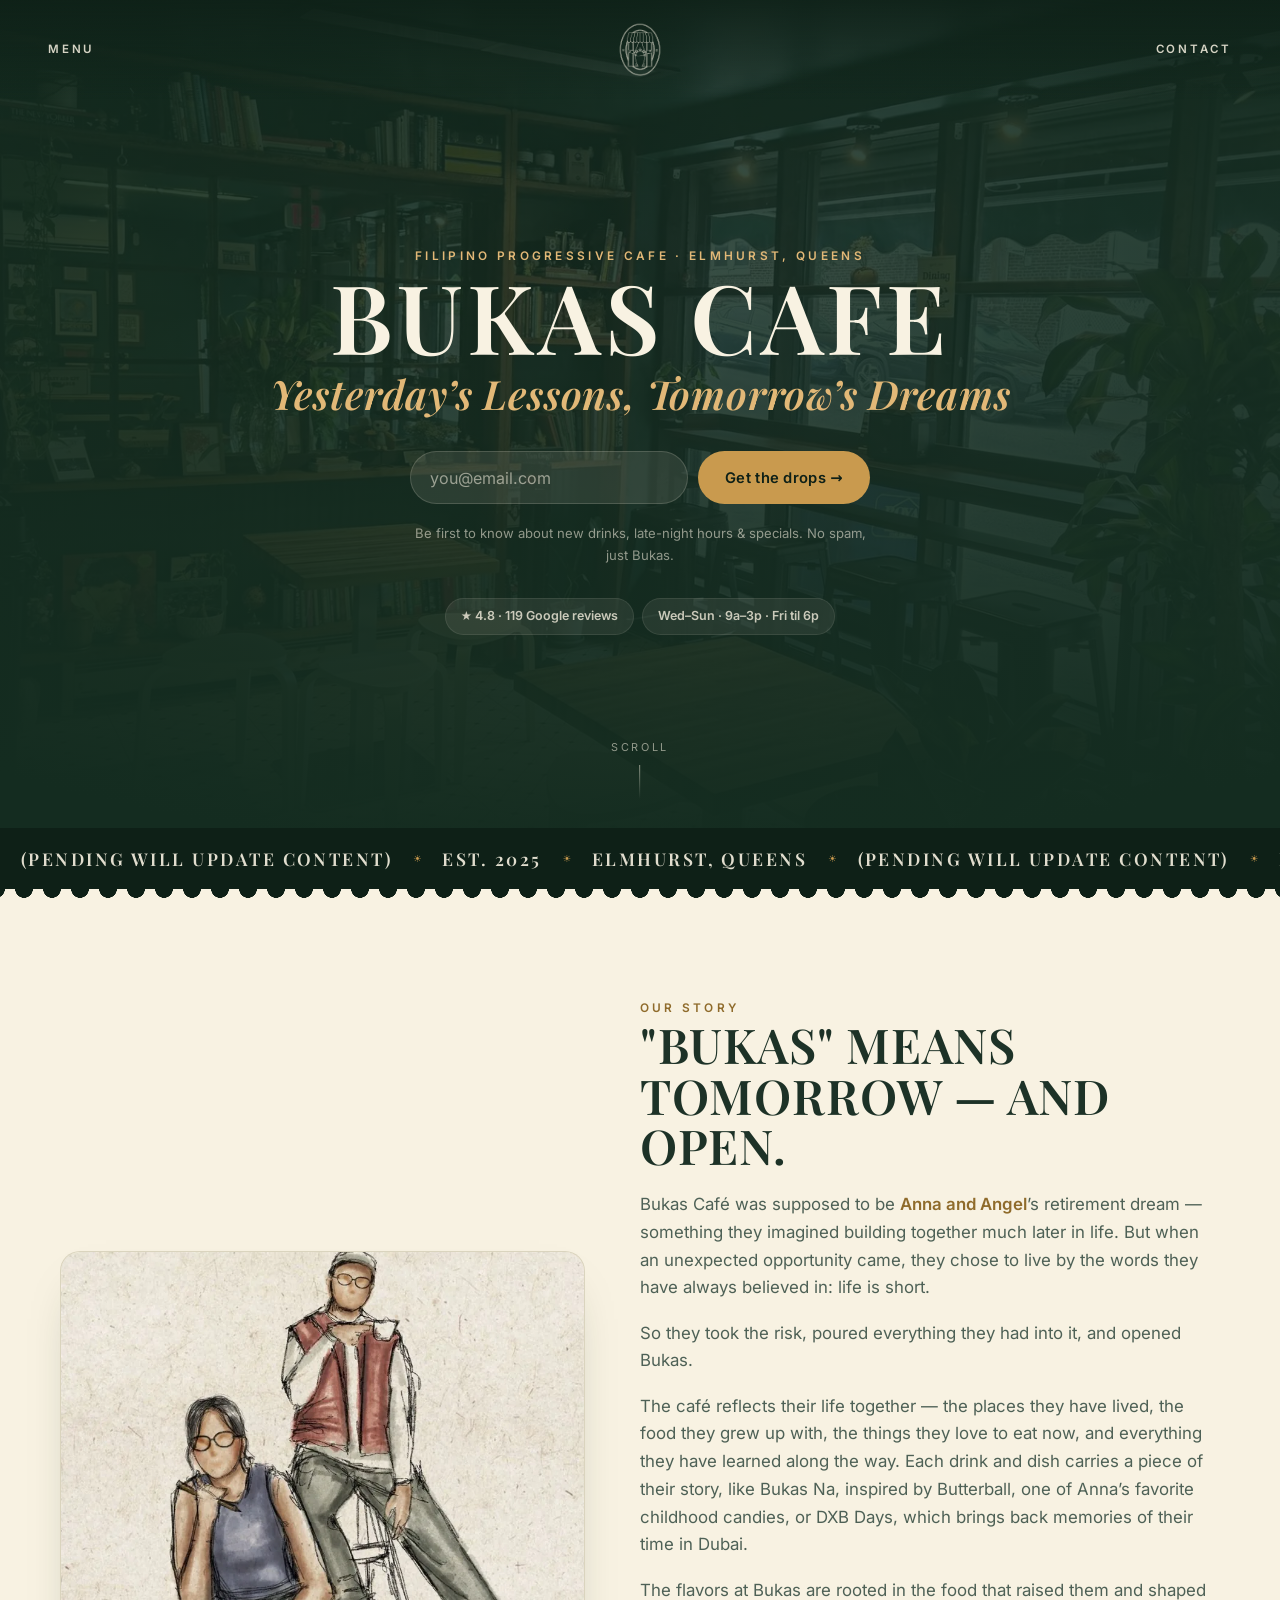
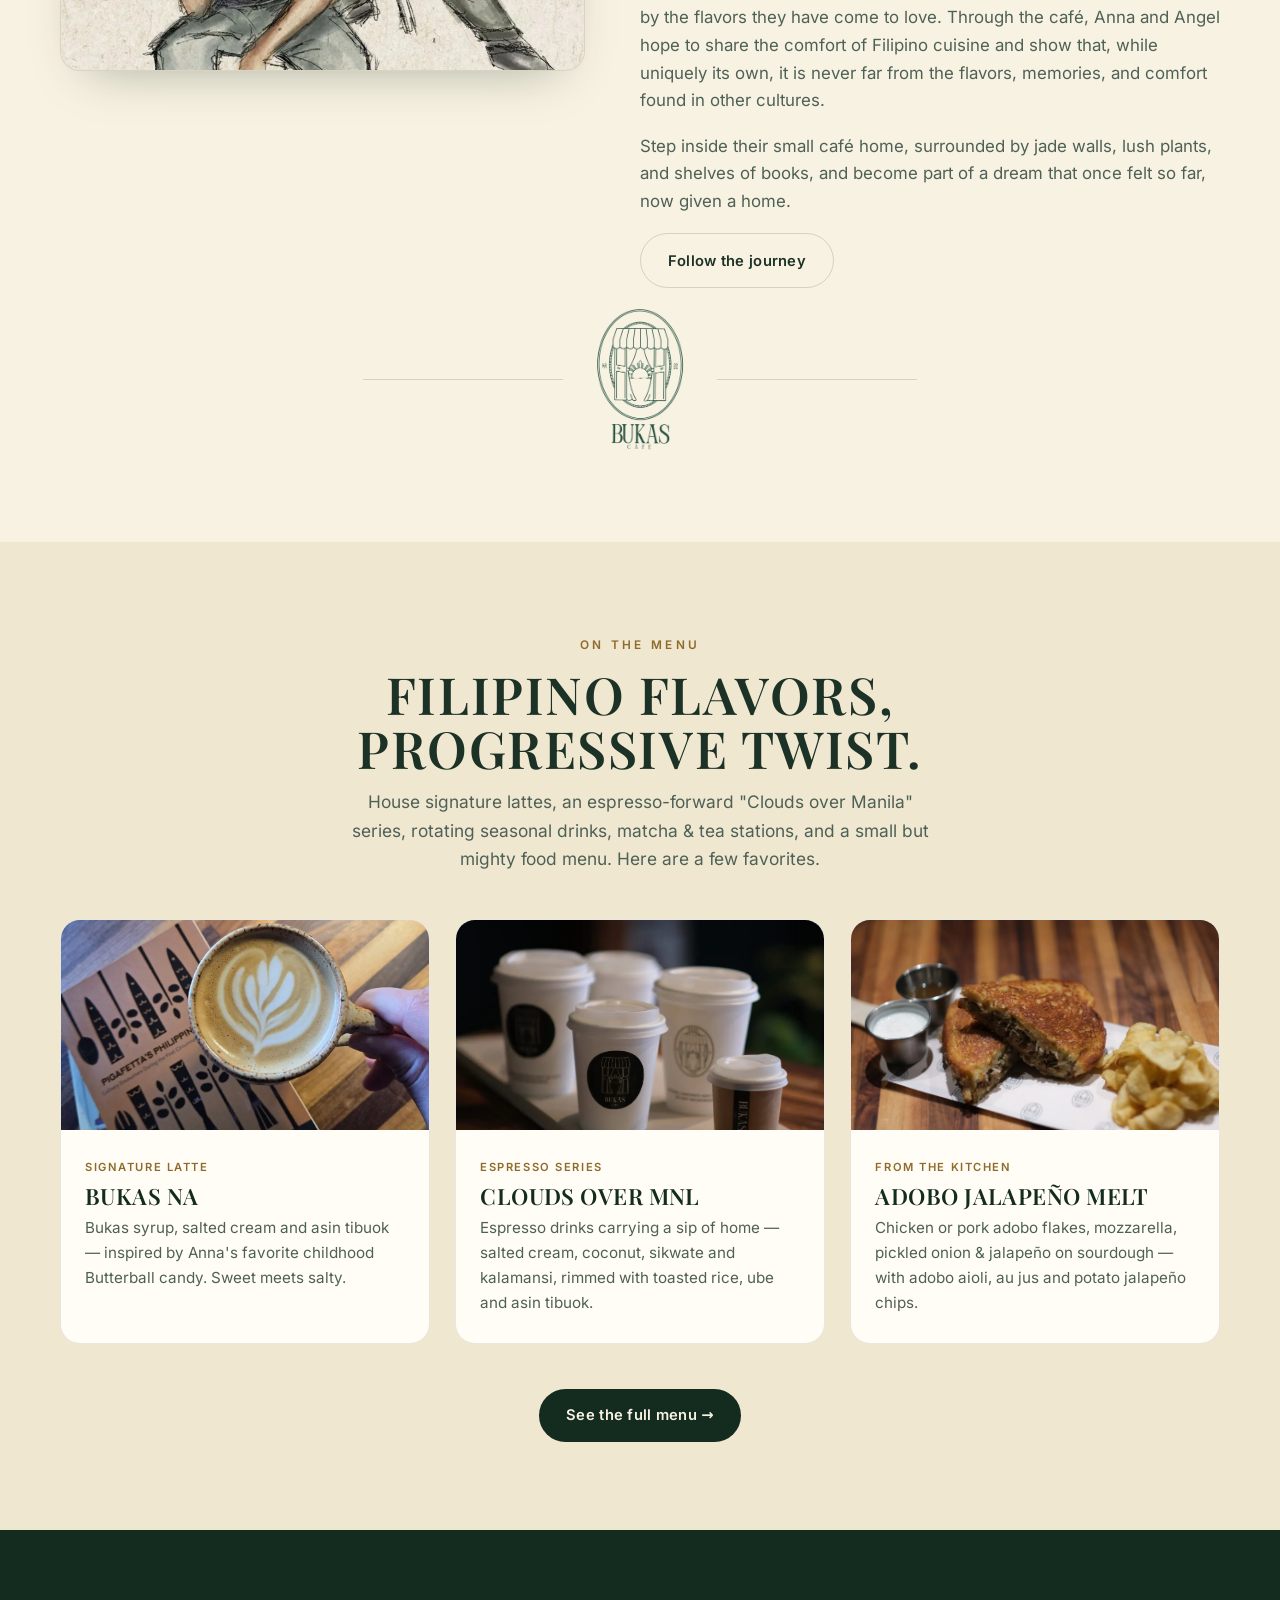
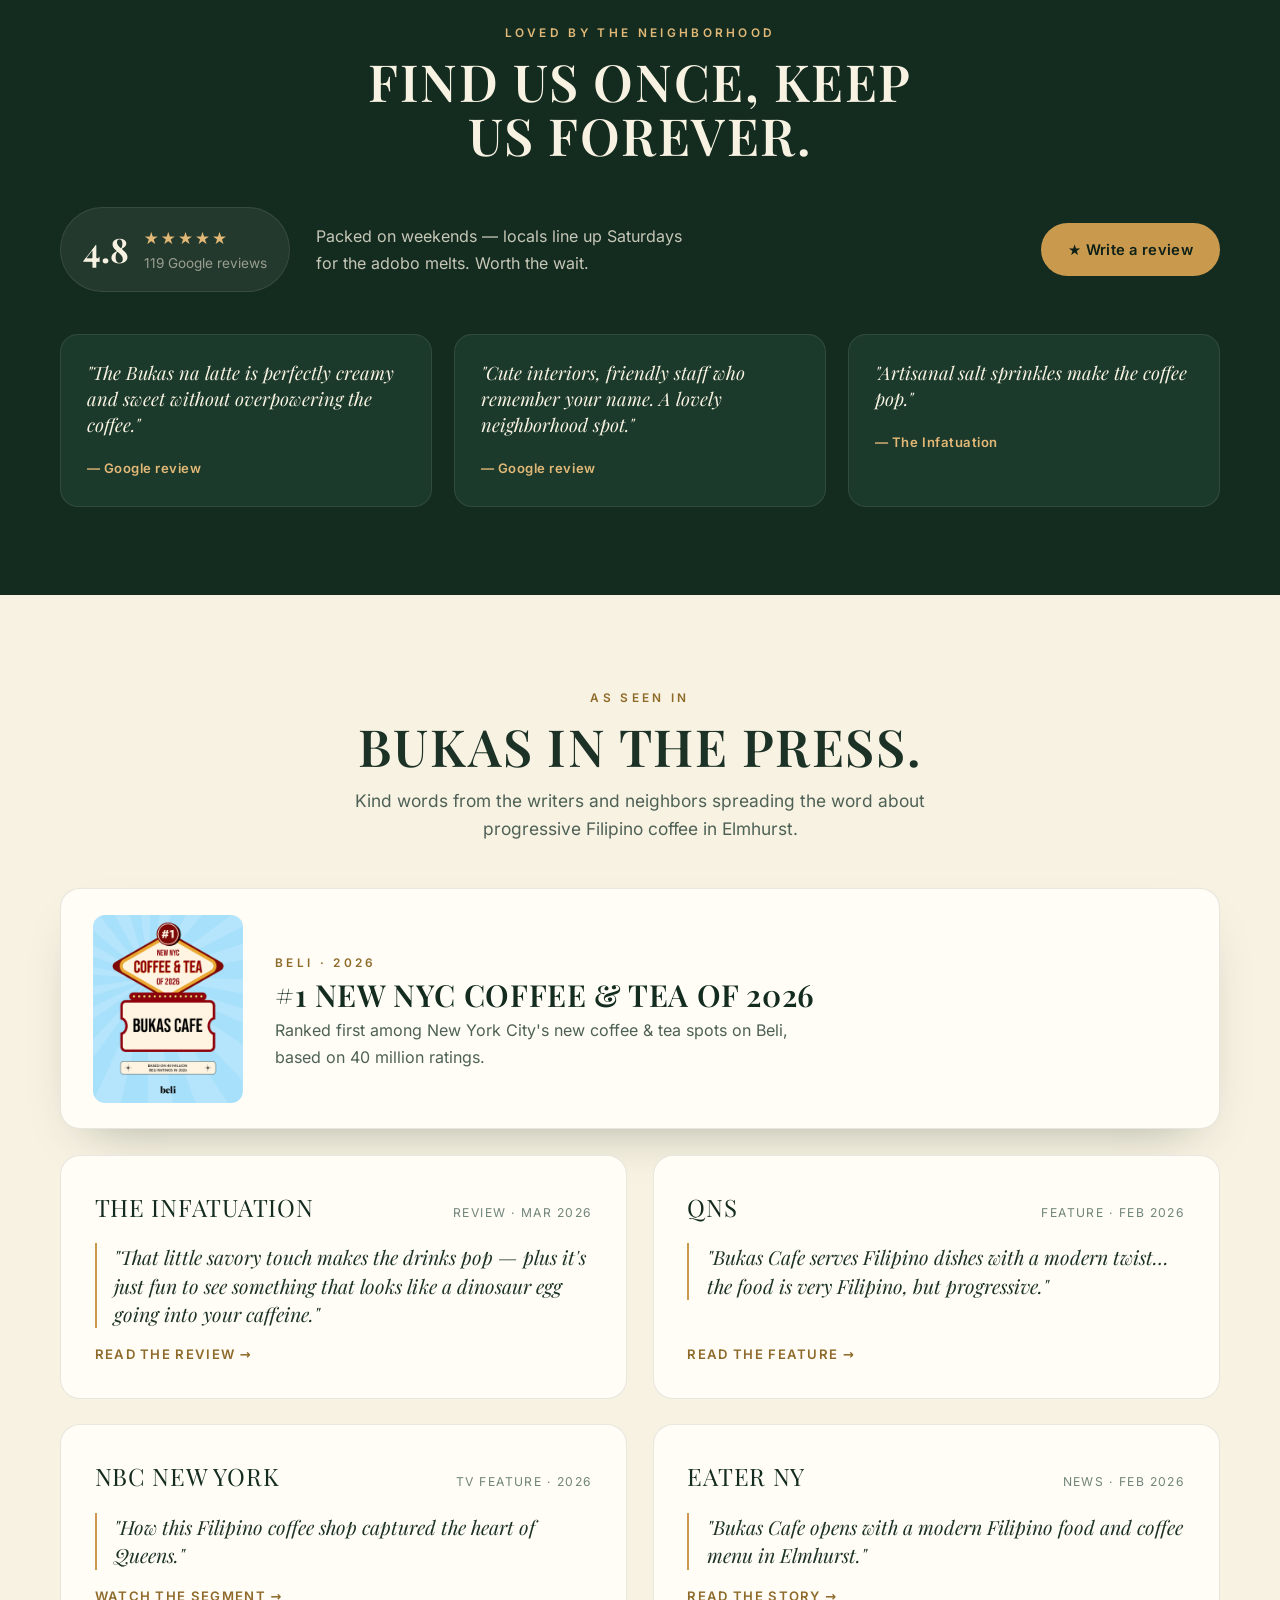
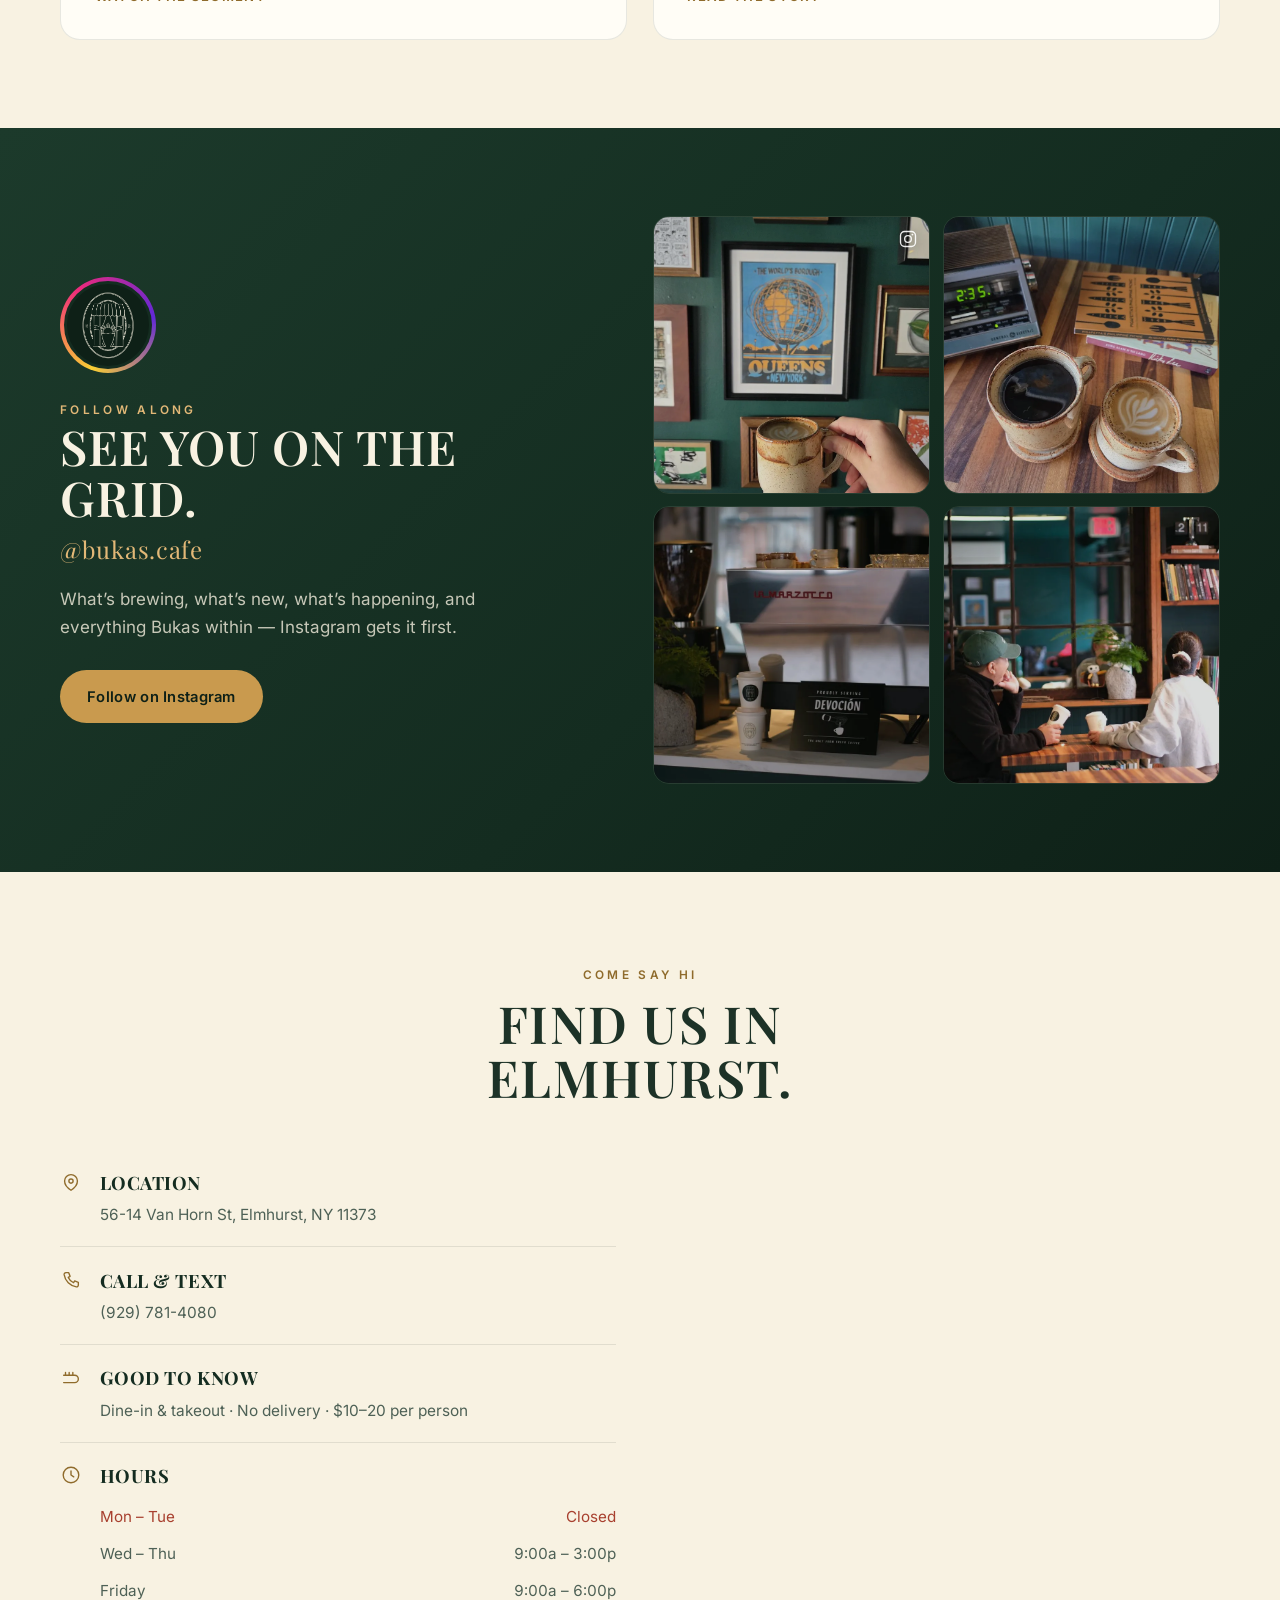
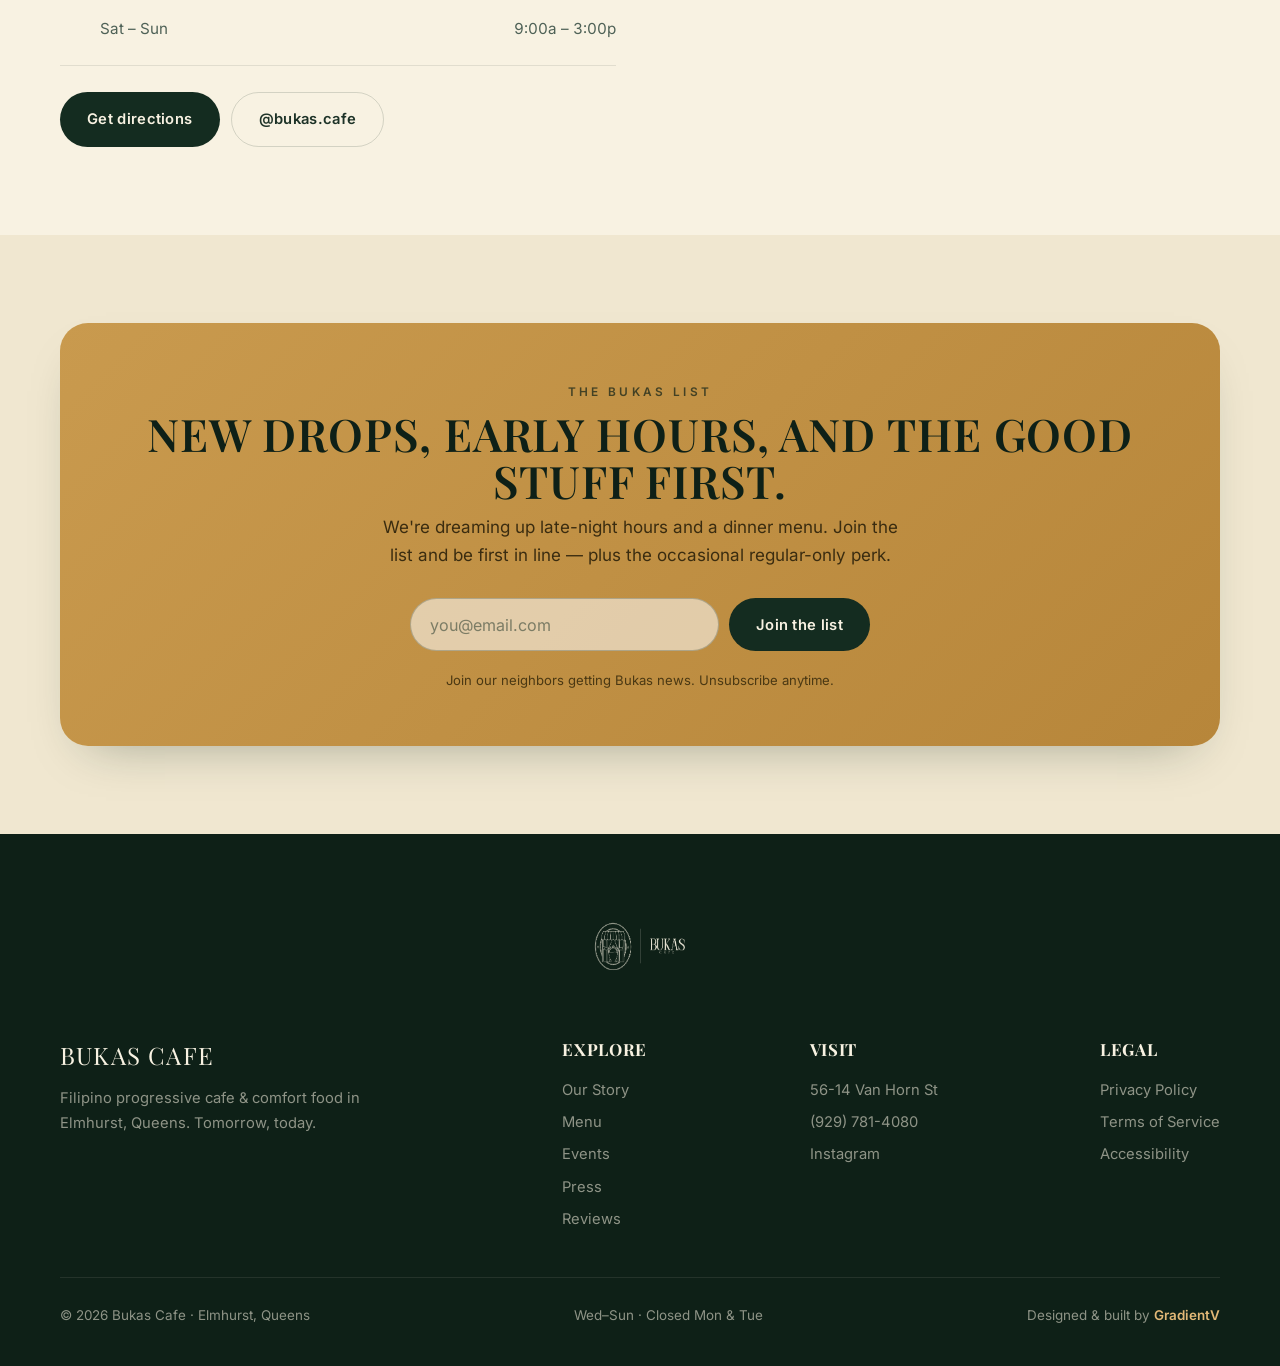
==== commit f12de808: "Client copy revisions, NBC/Eater press, and events automation - Apply owners' requested copy: new ta" ====
--- a/index.html
+++ b/index.html
@@ -3,20 +3,20 @@
 <head>
 <meta charset="UTF-8" />
 <meta name="viewport" content="width=device-width, initial-scale=1.0" />
-<title>Bukas Cafe — Modern Filipino Coffee in Elmhurst, Queens</title>
-<meta name="description" content="Bukas Cafe is a cozy, modern Filipino coffee shop in Elmhurst, Queens. Salted-cream ube lattes, kalamansi pastries, adobo melts. Join the list for new drops & early hours." />
+<title>Bukas Cafe — Filipino Progressive Cafe in Elmhurst, Queens</title>
+<meta name="description" content="Bukas Cafe is a cozy Filipino progressive cafe in Elmhurst, Queens. House signature lattes, the Clouds over Manila espresso series, and comfort food with a story. Join the list for new drops & events." />
 <link rel="canonical" href="https://bukascafe.com/" />
 <meta property="og:type" content="website" />
 <meta property="og:site_name" content="Bukas Cafe" />
-<meta property="og:title" content="Bukas Cafe — Modern Filipino Coffee in Elmhurst, Queens" />
-<meta property="og:description" content="Bukas Cafe is a cozy, modern Filipino coffee shop in Elmhurst, Queens. Salted-cream ube lattes, kalamansi pastries, adobo melts. Join the list for new drops & early hours." />
+<meta property="og:title" content="Bukas Cafe — Filipino Progressive Cafe in Elmhurst, Queens" />
+<meta property="og:description" content="Bukas Cafe is a cozy Filipino progressive cafe in Elmhurst, Queens. House signature lattes, the Clouds over Manila espresso series, and comfort food with a story. Join the list for new drops & events." />
 <meta property="og:url" content="https://bukascafe.com/" />
 <meta property="og:image" content="https://bukascafe.com/images/og-cover.jpg" />
 <meta property="og:image:width" content="1200" />
 <meta property="og:image:height" content="630" />
 <meta name="twitter:card" content="summary_large_image" />
-<meta name="twitter:title" content="Bukas Cafe — Modern Filipino Coffee in Elmhurst, Queens" />
-<meta name="twitter:description" content="Bukas Cafe is a cozy, modern Filipino coffee shop in Elmhurst, Queens. Salted-cream ube lattes, kalamansi pastries, adobo melts. Join the list for new drops & early hours." />
+<meta name="twitter:title" content="Bukas Cafe — Filipino Progressive Cafe in Elmhurst, Queens" />
+<meta name="twitter:description" content="Bukas Cafe is a cozy Filipino progressive cafe in Elmhurst, Queens. House signature lattes, the Clouds over Manila espresso series, and comfort food with a story. Join the list for new drops & events." />
 <meta name="twitter:image" content="https://bukascafe.com/images/og-cover.jpg" />
 <link rel="preload" as="image" href="images/photo-interior.webp" type="image/webp" />
 <link rel="stylesheet" href="css/fonts.css" />
@@ -35,7 +35,7 @@
    "url": "https://bukascafe.com/",
    "logo": "https://bukascafe.com/images/brand-badge-cream.png",
    "image": "https://bukascafe.com/images/og-cover.jpg",
-   "description": "Modern Filipino coffee shop in Elmhurst, Queens — signature ube and salted-cream lattes, Japan-grown matcha, and Filipino comfort food with a progressive twist.",
+   "description": "Filipino progressive cafe in Elmhurst, Queens — house signature lattes, the espresso-forward Clouds over Manila series, rotating seasonal drinks, matcha and tea, and Filipino comfort food.",
    "telephone": "+1-929-781-4080",
    "email": "hello@bukascafe.com",
    "address": {
@@ -69,12 +69,19 @@
      "dayOfWeek": [
       "Wednesday",
       "Thursday",
-      "Friday",
       "Saturday",
       "Sunday"
      ],
      "opens": "09:00",
      "closes": "15:00"
+    },
+    {
+     "@type": "OpeningHoursSpecification",
+     "dayOfWeek": [
+      "Friday"
+     ],
+     "opens": "09:00",
+     "closes": "18:00"
     }
    ],
    "sameAs": [
@@ -143,7 +150,7 @@
     </nav>
     <aside class="ov-aside">
       <img src="images/storefront-illustration.jpg" alt="Watercolor illustration of the Bukas Cafe storefront" loading="lazy" />
-      <div class="ov-fact"><strong>Hours</strong>Wed–Sun · 9:00a – 3:00p</div>
+      <div class="ov-fact"><strong>Hours</strong>Wed–Sun · 9a–3p · Fri til 6p</div>
       <div class="ov-fact"><strong>Find us</strong>56-14 Van Horn St, Elmhurst, Queens</div>
       <div class="ov-fact"><strong>Say hi</strong><a href="https://www.instagram.com/bukas.cafe" target="_blank" rel="noopener">@bukas.cafe</a> · <a href="tel:+19297814080">(929) 781-4080</a></div>
     </aside>
@@ -156,9 +163,8 @@
 <section class="hero">
   <div class="hero-bg"><picture><source srcset="images/photo-interior.webp" type="image/webp" /><img src="images/photo-interior.jpg" alt="" width="1350" height="1800" fetchpriority="high" decoding="async" /></picture></div>
   <div class="wrap">
-    <span class="eyebrow">Modern Filipino Coffee · Elmhurst, Queens</span>
-    <h1>Bukas Cafe<em>Tomorrow tastes sweet &amp; salty.</em></h1>
-    <p class="lead">Salted-cream ube lattes, kalamansi pastries, and adobo melts — served in a jade-walled corner that feels like coffee at a friend's place.</p>
+    <span class="eyebrow">Filipino Progressive Cafe · Elmhurst, Queens</span>
+    <h1>Bukas Cafe<em>Yesterday’s Lessons, Tomorrow’s Dreams</em></h1>
     <form class="capture" data-form="hero">
       <input type="email" name="email" placeholder="you@email.com" aria-label="Email address" required />
       <button type="submit" class="btn btn-gold">Get the drops →</button>
@@ -166,7 +172,7 @@
     </form>
     <div class="hero-badges">
       <span class="chip">★ 4.8 · 119 Google reviews</span>
-      <span class="chip">Wed–Sun · 9a–3p</span>
+      <span class="chip">Wed–Sun · 9a–3p · Fri til 6p</span>
     </div>
   </div>
   <div class="scroll-hint">Scroll</div>
@@ -175,8 +181,8 @@
 <!-- BRAND TICKER -->
 <div class="ticker" aria-hidden="true">
   <div class="ticker-track">
-    <div class="ticker-seg"><span>Bukas Cafe</span><i></i><span>Modern Filipino Coffee</span><i></i><span>Elmhurst · Queens</span><i></i><span>Tomorrow, Today</span><i></i><span>Est. 2025</span><i></i><span>Salted-Cream Ube Lattes</span><i></i></div>
-    <div class="ticker-seg"><span>Bukas Cafe</span><i></i><span>Modern Filipino Coffee</span><i></i><span>Elmhurst · Queens</span><i></i><span>Tomorrow, Today</span><i></i><span>Est. 2025</span><i></i><span>Salted-Cream Ube Lattes</span><i></i></div>
+    <div class="ticker-seg"><span>(pending will update content)</span><i></i><span>Est. 2025</span><i></i><span>Elmhurst, Queens</span><i></i><span>(pending will update content)</span><i></i><span>Est. 2025</span><i></i><span>Elmhurst, Queens</span><i></i></div>
+    <div class="ticker-seg"><span>(pending will update content)</span><i></i><span>Est. 2025</span><i></i><span>Elmhurst, Queens</span><i></i><span>(pending will update content)</span><i></i><span>Est. 2025</span><i></i><span>Elmhurst, Queens</span><i></i></div>
   </div>
 </div>
 
@@ -191,9 +197,11 @@
     <div>
       <span class="eyebrow">Our Story</span>
       <h2>"Bukas" means tomorrow — and open.</h2>
-      <p>Bukas Cafe is the love project of <span class="owners">Anna Javier and Angel Carreon</span>, partners of eleven years and Elmhurst locals. They dreamed of opening a cafe back in the Philippines — then the corner space on Van Horn St. opened up, and Queens felt like the right new beginning.</p>
-      <p>Every drink and dish is rooted in what they grew up eating, made progressive for everyone to experience. The pimiento spread comes from Angel's aunt. The Bukas Na latte is built around a childhood candy Anna loved. The creams and jams are all made in-house.</p>
-      <p>Step inside and you'll find jade walls, lush plants, shelves of books, and two owners who'll learn your name — a neighborhood spot that feels like family.</p>
+      <p>Bukas Café was supposed to be <span class="owners">Anna and Angel</span>’s retirement dream — something they imagined building together much later in life. But when an unexpected opportunity came, they chose to live by the words they have always believed in: life is short.</p>
+      <p>So they took the risk, poured everything they had into it, and opened Bukas.</p>
+      <p>The café reflects their life together — the places they have lived, the food they grew up with, the things they love to eat now, and everything they have learned along the way. Each drink and dish carries a piece of their story, like Bukas Na, inspired by Butterball, one of Anna’s favorite childhood candies, or DXB Days, which brings back memories of their time in Dubai.</p>
+      <p>The flavors at Bukas are rooted in the food that raised them and shaped by the flavors they have come to love. Through the café, Anna and Angel hope to share the comfort of Filipino cuisine and show that, while uniquely its own, it is never far from the flavors, memories, and comfort found in other cultures.</p>
+      <p>Step inside their small café home, surrounded by jade walls, lush plants, and shelves of books, and become part of a dream that once felt so far, now given a home.</p>
       <a href="#join" class="btn btn-ghost">Follow the journey</a>
     </div>
   </div>
@@ -206,7 +214,7 @@
     <div class="section-head center">
       <span class="eyebrow">On the Menu</span>
       <h2>Filipino flavors, progressive twist.</h2>
-      <p>A rotating menu of signature lattes, an espresso-forward "Clouds over Manila" series, Japan-grown matcha milled in the Philippines, and a small but mighty food menu. Here are a few favorites.</p>
+      <p>House signature lattes, an espresso-forward "Clouds over Manila" series, rotating seasonal drinks, matcha &amp; tea stations, and a small but mighty food menu. Here are a few favorites.</p>
     </div>
     <div class="menu-grid">
       <article class="card">
@@ -216,7 +224,7 @@
         <div class="card-body">
           <span class="card-tag">Signature Latte</span>
           <h3>Bukas Na</h3>
-          <p>Bukas syrup, salted cream and tultul salt — inspired by Anna's favorite childhood Butterball candy. Sweet meets salty.</p>
+          <p>Bukas syrup, salted cream and asin tibuok — inspired by Anna's favorite childhood Butterball candy. Sweet meets salty.</p>
         </div>
       </article>
       <article class="card">
@@ -251,7 +259,7 @@
   <div class="wrap">
     <div class="section-head center">
       <span class="eyebrow">Loved by the Neighborhood</span>
-      <h2>Already a regular's spot.</h2>
+      <h2>Find us once, keep us forever.</h2>
     </div>
     <div class="reviews-top">
       <div class="rating-badge">
@@ -313,6 +321,22 @@
         </div>
         <blockquote>"Bukas Cafe serves Filipino dishes with a modern twist… the food is very Filipino, but progressive."</blockquote>
         <span class="read">Read the feature <span>→</span></span>
+      </a>
+      <a class="press-card" href="https://www.nbcnewyork.com/video/queens/bukas-cafe-how-this-filipino-coffee-shop-captured-the-heart-of-queens/6507705/" target="_blank" rel="noopener">
+        <div class="press-outlet">
+          <span class="name">NBC New York</span>
+          <span class="meta">TV Feature · 2026</span>
+        </div>
+        <blockquote>"How this Filipino coffee shop captured the heart of Queens."</blockquote>
+        <span class="read">Watch the segment <span>→</span></span>
+      </a>
+      <a class="press-card" href="https://ny.eater.com/news/409052/bukas-cafe-opens-filipino-restaurant-nyc-queens-rare-salts" target="_blank" rel="noopener">
+        <div class="press-outlet">
+          <span class="name">Eater NY</span>
+          <span class="meta">News · Feb 2026</span>
+        </div>
+        <blockquote>"Bukas Cafe opens with a modern Filipino food and coffee menu in Elmhurst."</blockquote>
+        <span class="read">Read the story <span>→</span></span>
       </a>
     </div>
   </div>
@@ -326,7 +350,7 @@
       <span class="eyebrow">Follow Along</span>
       <h2>See you on the grid.</h2>
       <a class="handle" href="https://www.instagram.com/bukas.cafe" target="_blank" rel="noopener">@bukas.cafe</a>
-      <p>New drops, latte art, weekend specials and behind-the-counter moments — the freshest Bukas news lives on Instagram first.</p>
+      <p>What’s brewing, what’s new, what’s happening, and everything Bukas within — Instagram gets it first.</p>
       <a class="btn btn-gold" href="https://www.instagram.com/bukas.cafe" target="_blank" rel="noopener">Follow on Instagram</a>
     </div>
     <div class="ig-tiles">
@@ -362,7 +386,7 @@
         </div>
         <div class="info-row">
           <span class="ic"><svg width="22" height="22" viewBox="0 0 24 24" fill="none"><path d="M6.5 4h3l1.5 4-2 1.2a12 12 0 005.8 5.8l1.2-2 4 1.5v3a2 2 0 01-2.2 2A16 16 0 014.5 6.2 2 2 0 016.5 4z" stroke="currentColor" stroke-width="1.5" stroke-linejoin="round"/></svg></span>
-          <div><h4>Call</h4><span>(929) 781-4080</span></div>
+          <div><h4>Call &amp; Text</h4><span>(929) 781-4080</span></div>
         </div>
         <div class="info-row">
           <span class="ic"><svg width="22" height="22" viewBox="0 0 24 24" fill="none"><path d="M4 9h12a4 4 0 010 8h-1m-11 0h11M6 9V6m4 3V6m4 3V6" stroke="currentColor" stroke-width="1.5" stroke-linecap="round"/></svg></span>
@@ -372,9 +396,10 @@
           <span class="ic"><svg width="22" height="22" viewBox="0 0 24 24" fill="none"><circle cx="12" cy="12" r="8.5" stroke="currentColor" stroke-width="1.5"/><path d="M12 7.5V12l3 2" stroke="currentColor" stroke-width="1.5" stroke-linecap="round"/></svg></span>
           <div style="width:100%"><h4>Hours</h4>
             <table class="hours-table">
-              <tr class="closed"><td>Monday</td><td>Closed</td></tr>
-              <tr class="closed"><td>Tuesday</td><td>Closed</td></tr>
-              <tr><td>Wed – Sun</td><td>9:00a – 3:00p</td></tr>
+              <tr class="closed"><td>Mon – Tue</td><td>Closed</td></tr>
+              <tr><td>Wed – Thu</td><td>9:00a – 3:00p</td></tr>
+              <tr><td>Friday</td><td>9:00a – 6:00p</td></tr>
+              <tr><td>Sat – Sun</td><td>9:00a – 3:00p</td></tr>
             </table>
           </div>
         </div>
@@ -420,7 +445,7 @@
     <div class="foot-grid">
       <div class="foot-brand">
         <span class="brand-line">Bukas Cafe</span>
-        <p>Modern Filipino coffee &amp; comfort food in Elmhurst, Queens. Tomorrow, today.</p>
+        <p>Filipino progressive cafe &amp; comfort food in Elmhurst, Queens. Tomorrow, today.</p>
       </div>
       <div class="foot-col">
         <h4>Explore</h4>
--- a/css/styles.css
+++ b/css/styles.css
@@ -175,7 +175,7 @@
 .hero h1 em{display:block;font-style:italic;text-transform:none;color:var(--gold-2);
   font-size:.42em;letter-spacing:.02em;margin-top:.6rem}
 .hero p.lead{font-size:1.18rem;color:var(--tx-dim);max-width:52ch;margin:1.8rem auto 2.4rem}
-.hero .capture{margin:0 auto;justify-content:center}
+.hero .capture{margin:2.4rem auto 0;justify-content:center}
 .hero-badges{display:flex;flex-wrap:wrap;gap:.5rem;margin-top:2rem;justify-content:center}
 .chip{font-size:.78rem;font-weight:600;padding:.45rem .95rem;border-radius:100px;
   background:rgba(248,242,226,.08);border:1px solid var(--line-soft);color:var(--tx-dim)}
@@ -462,6 +462,18 @@
   border:1px dashed var(--line);border-radius:var(--radius);padding:2.6rem 1.6rem;margin-top:1.6rem}
 .events-empty h3{color:var(--green);font-size:1.3rem;margin-bottom:.5rem;text-transform:uppercase;letter-spacing:.02em}
 
+/* auto-archived events + countdown */
+.event-card{position:relative}
+.count-chip{position:absolute;top:1.1rem;right:1.3rem;z-index:2;background:var(--gold);color:var(--green-deep);
+  font-weight:700;font-size:.72rem;letter-spacing:.08em;text-transform:uppercase;
+  padding:.35rem .85rem;border-radius:100px;box-shadow:var(--shadow)}
+.event-card.past{opacity:.72;filter:grayscale(.35)}
+.event-card.past:hover{transform:none;box-shadow:none;border-color:var(--line-soft)}
+.events-past{margin-top:3.5rem}
+.past-head{margin-bottom:1.4rem}
+.past-head h2{font-size:clamp(1.6rem,3vw,2.2rem);color:var(--green);text-transform:uppercase;
+  letter-spacing:.03em;margin-top:.3rem}
+
 /* ============================================================== RESPONSIVE */
 @media(max-width:920px){
   .hero-grid,.story-grid,.visit-grid,.ig-grid{grid-template-columns:1fr;gap:2.4rem}
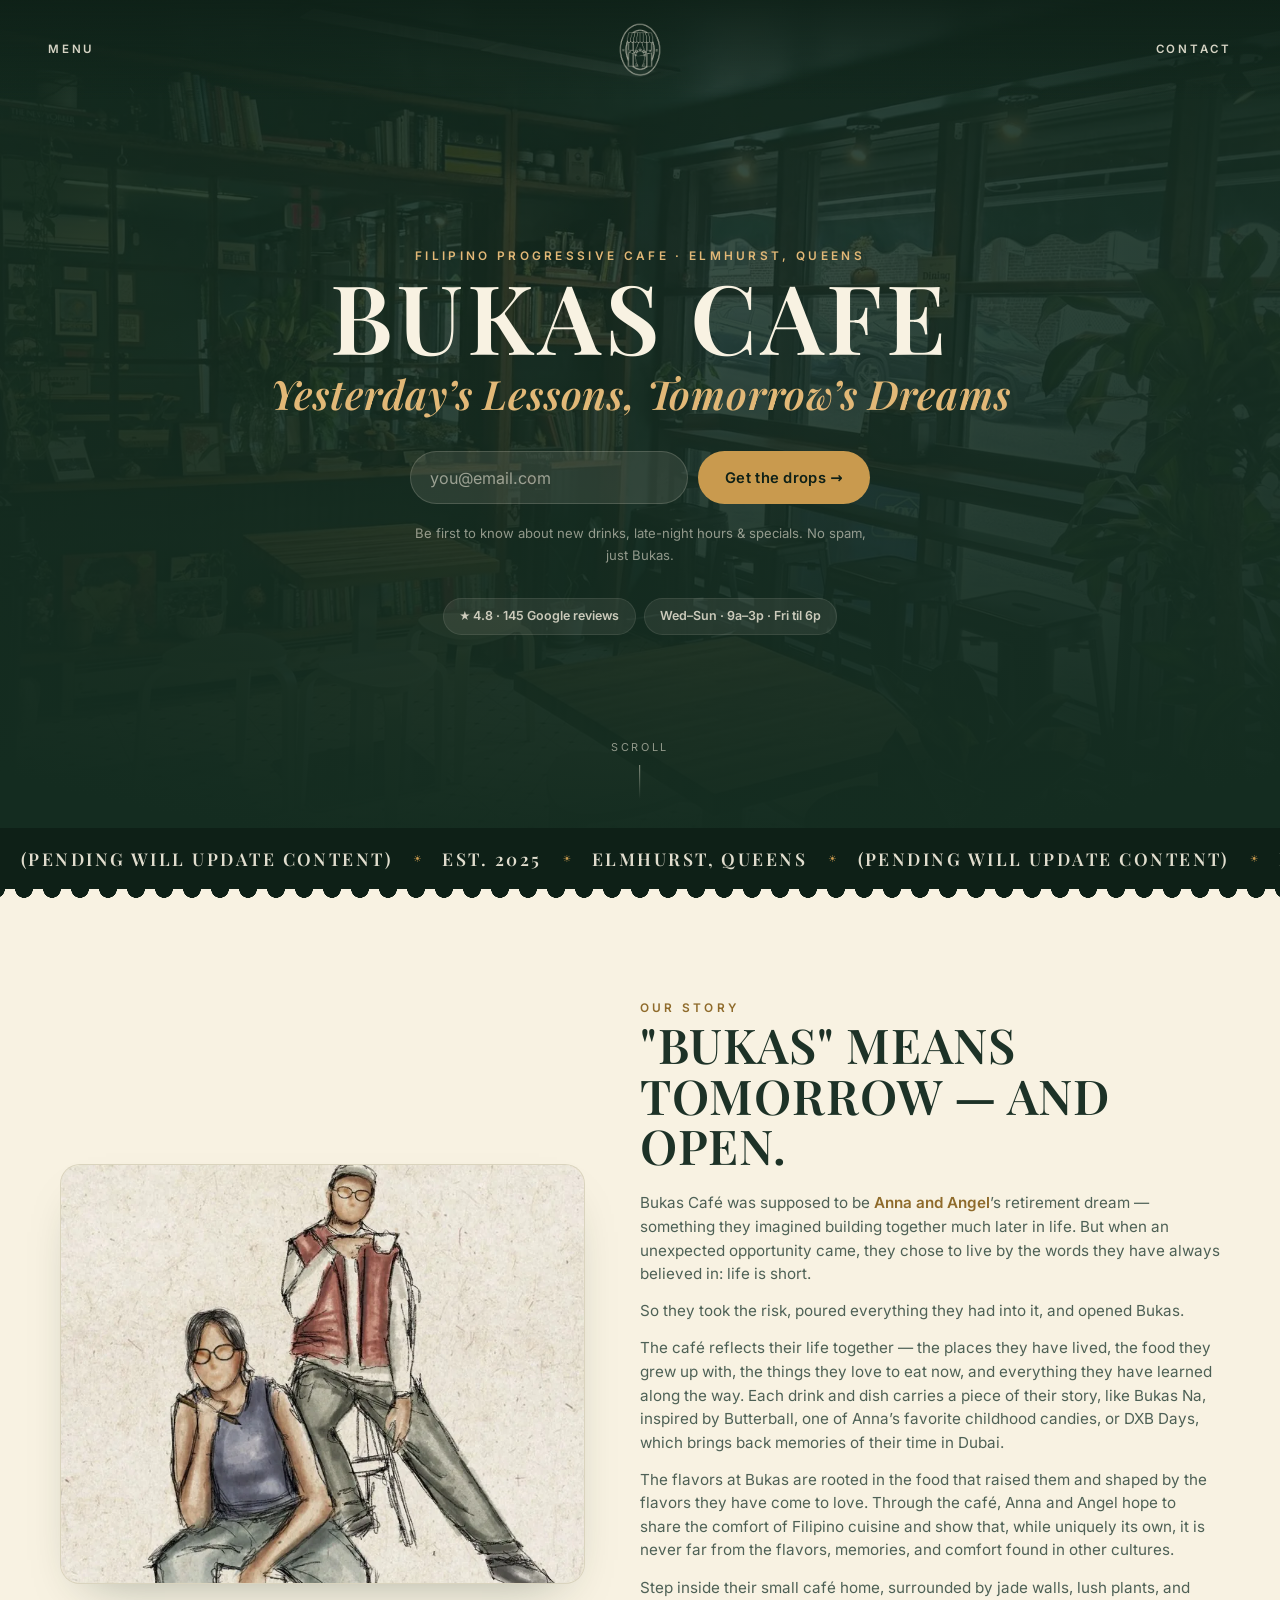
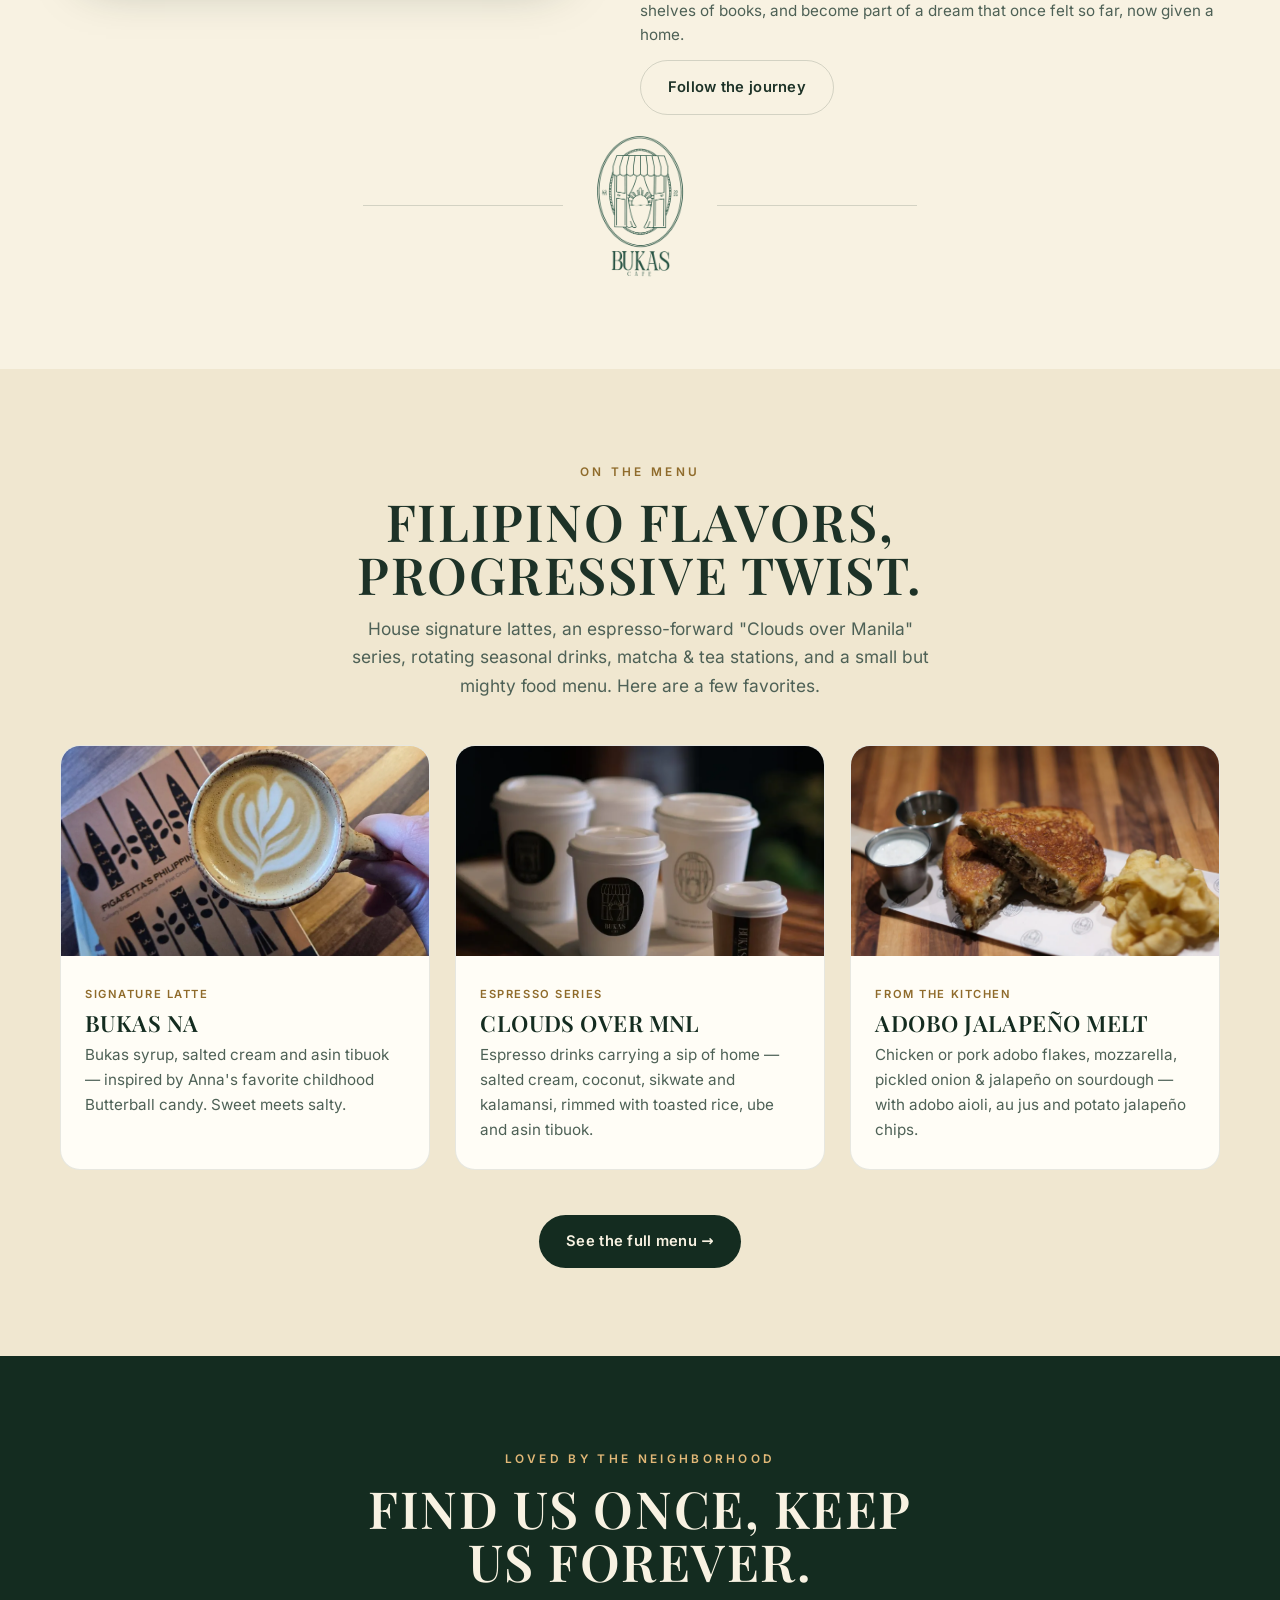
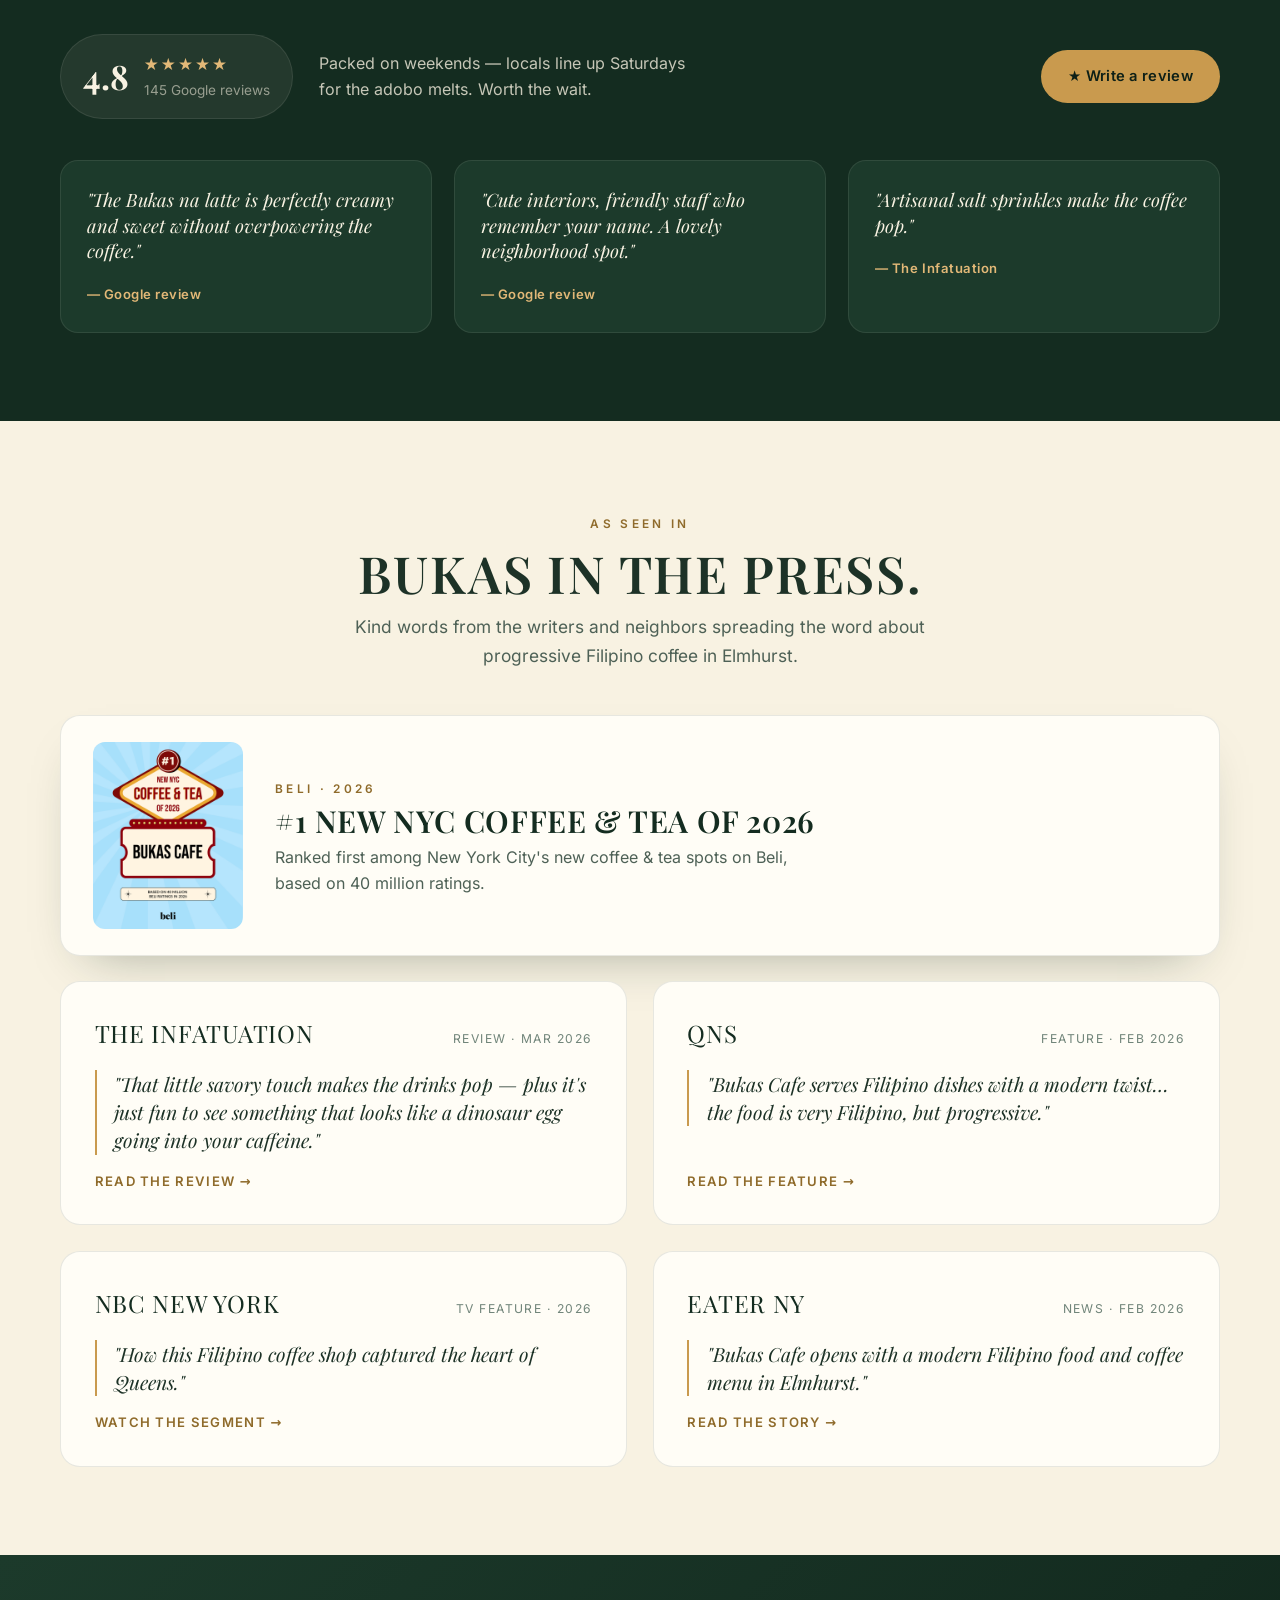
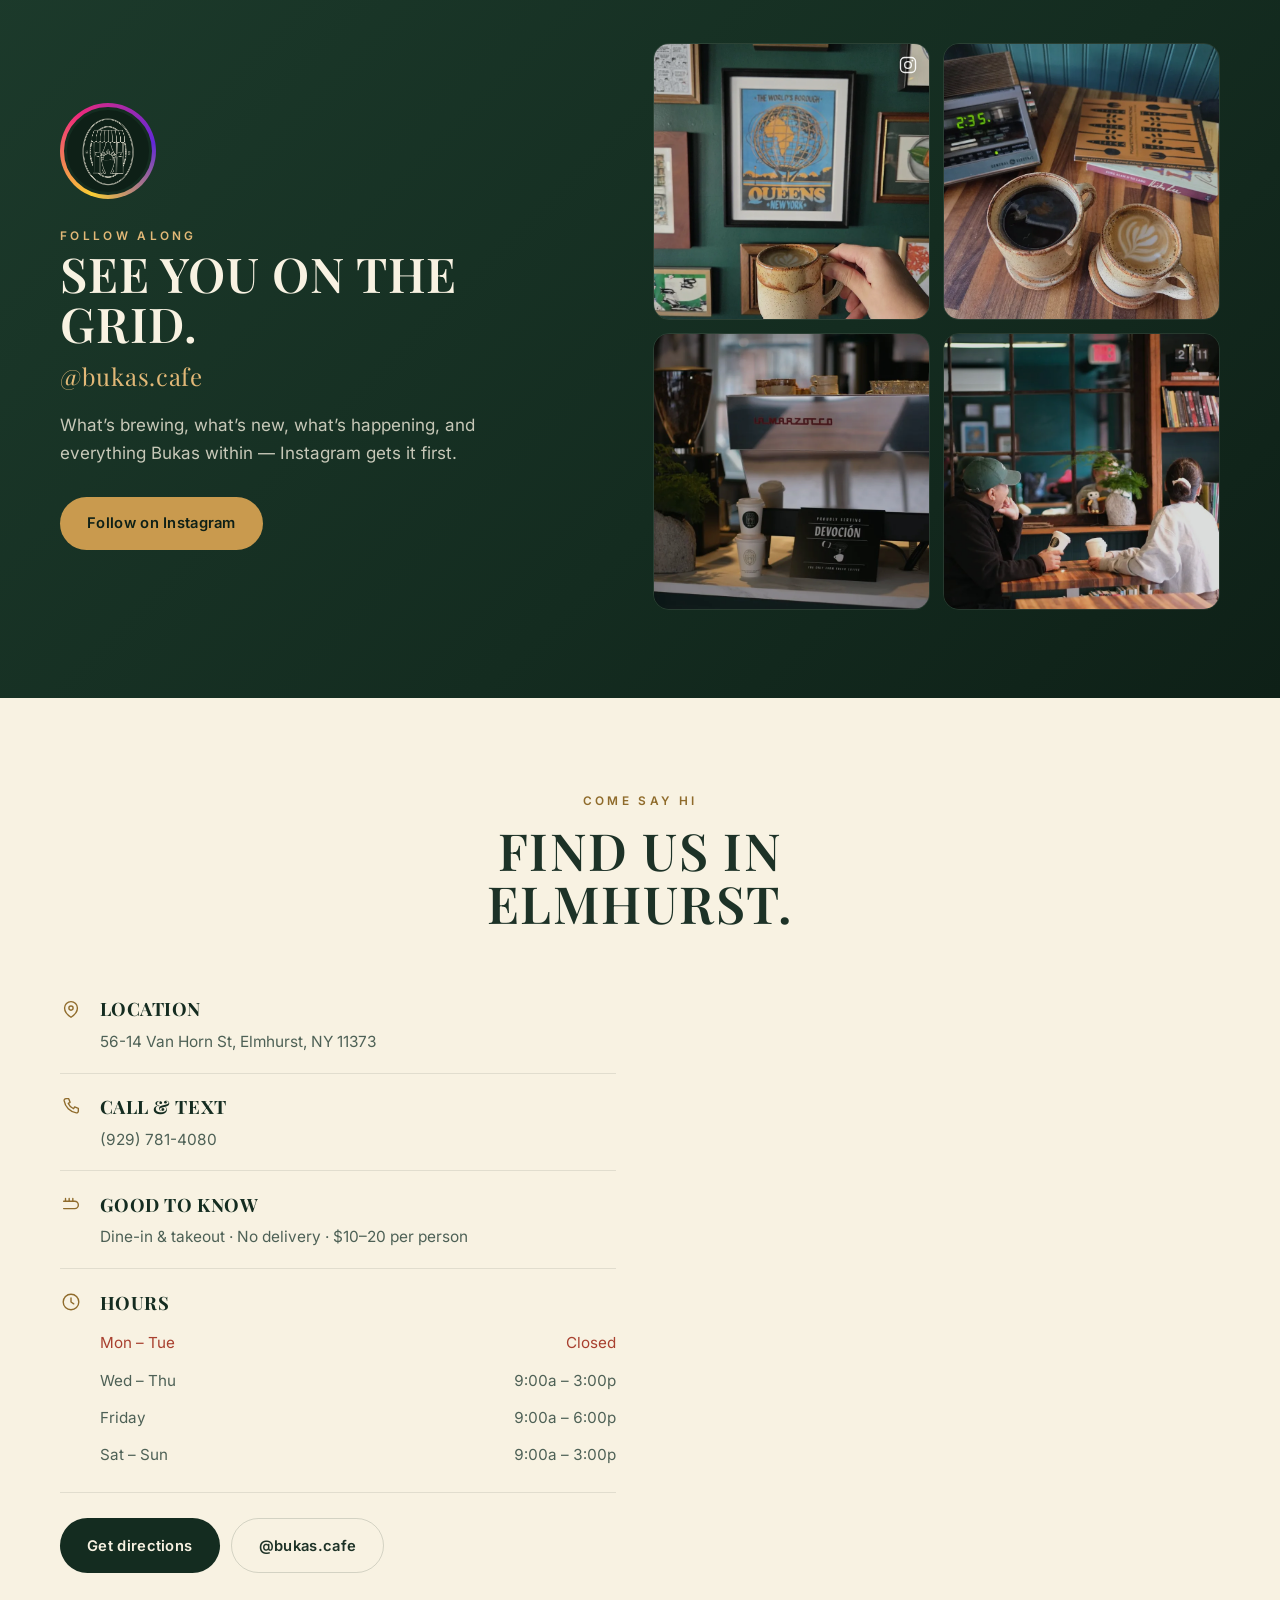
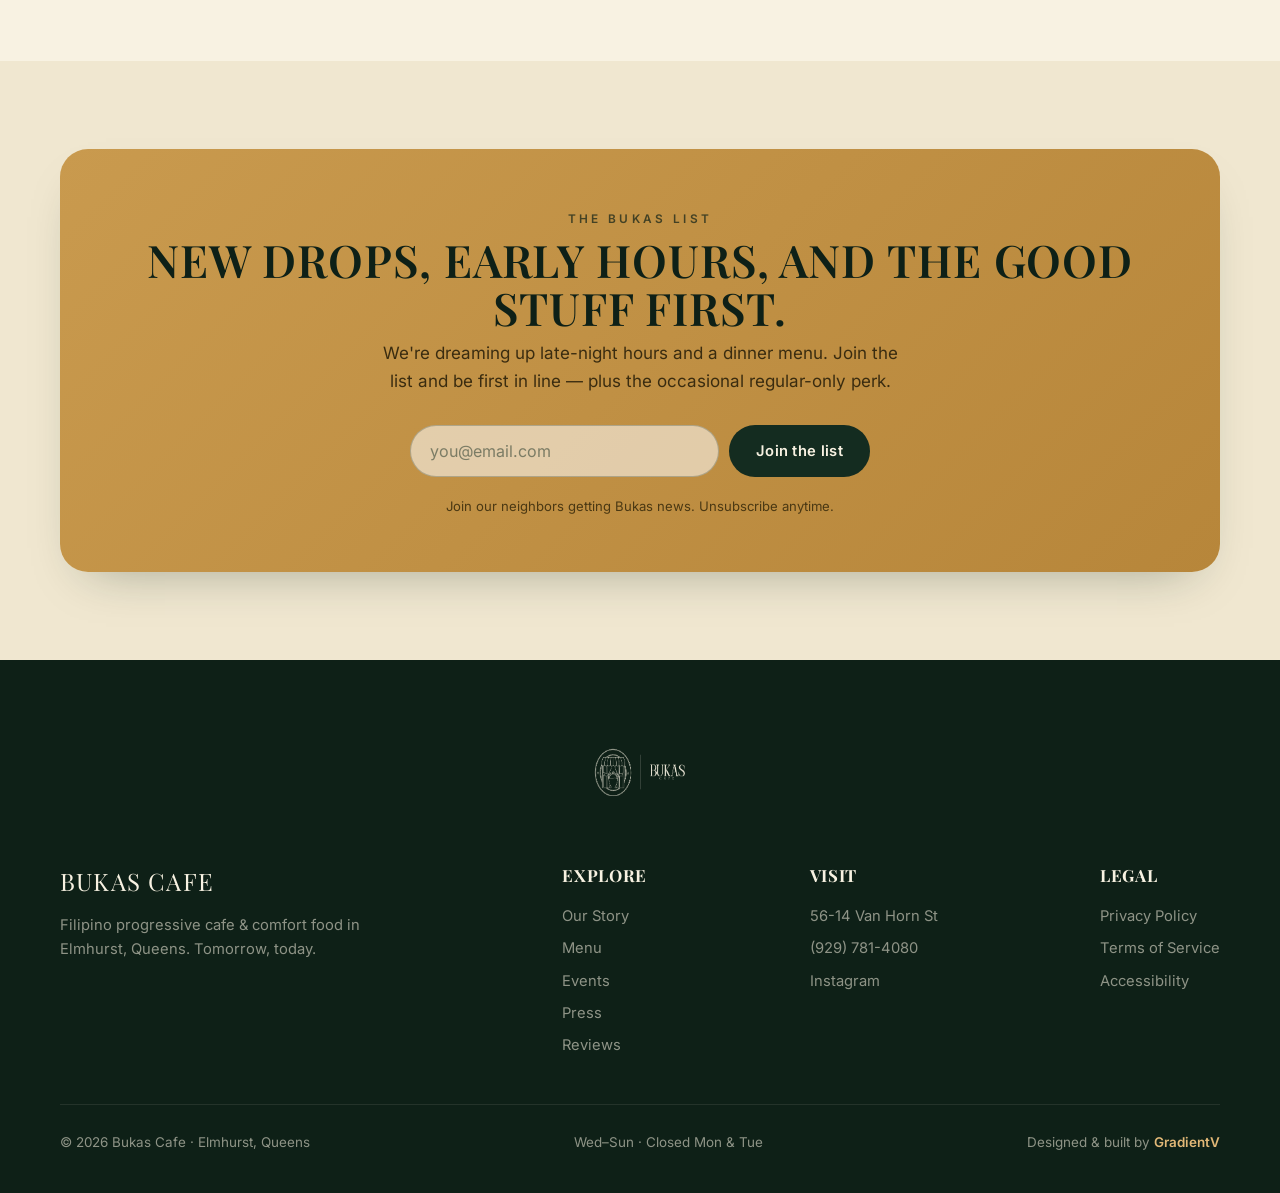
==== commit fa31440c: "Updated review count." ====
--- a/index.html
+++ b/index.html
@@ -171,7 +171,7 @@
       <div class="form-note">Be first to know about new drinks, late-night hours &amp; specials. No spam, just Bukas.</div>
     </form>
     <div class="hero-badges">
-      <span class="chip">★ 4.8 · 119 Google reviews</span>
+      <span class="chip">★ 4.8 · 145 Google reviews</span>
       <span class="chip">Wed–Sun · 9a–3p · Fri til 6p</span>
     </div>
   </div>
@@ -266,7 +266,7 @@
         <span class="num">4.8</span>
         <div>
           <div class="stars">★★★★★</div>
-          <div style="font-size:.85rem;color:var(--tx-faint)">119 Google reviews</div>
+          <div style="font-size:.85rem;color:var(--tx-faint)">145 Google reviews</div>
         </div>
       </div>
       <p class="blurb">Packed on weekends — locals line up Saturdays for the adobo melts. Worth the wait.</p>
--- a/css/styles.css
+++ b/css/styles.css
@@ -238,7 +238,7 @@
 .story-grid .img-slot img{object-position:center top}
 .story h2{font-size:clamp(2rem,4vw,3rem);color:var(--tx);margin-bottom:1.3rem;
   text-transform:uppercase;letter-spacing:.02em}
-.story p{color:var(--tx-dim);margin-bottom:1.1rem;font-size:1.05rem}
+.story p{color:var(--tx-dim);margin-bottom:.85rem;font-size:.95rem;line-height:1.55}
 .story .owners{font-weight:600;color:var(--gold-deep)}
 
 /* --------------------------------------------------------------- menu cards */
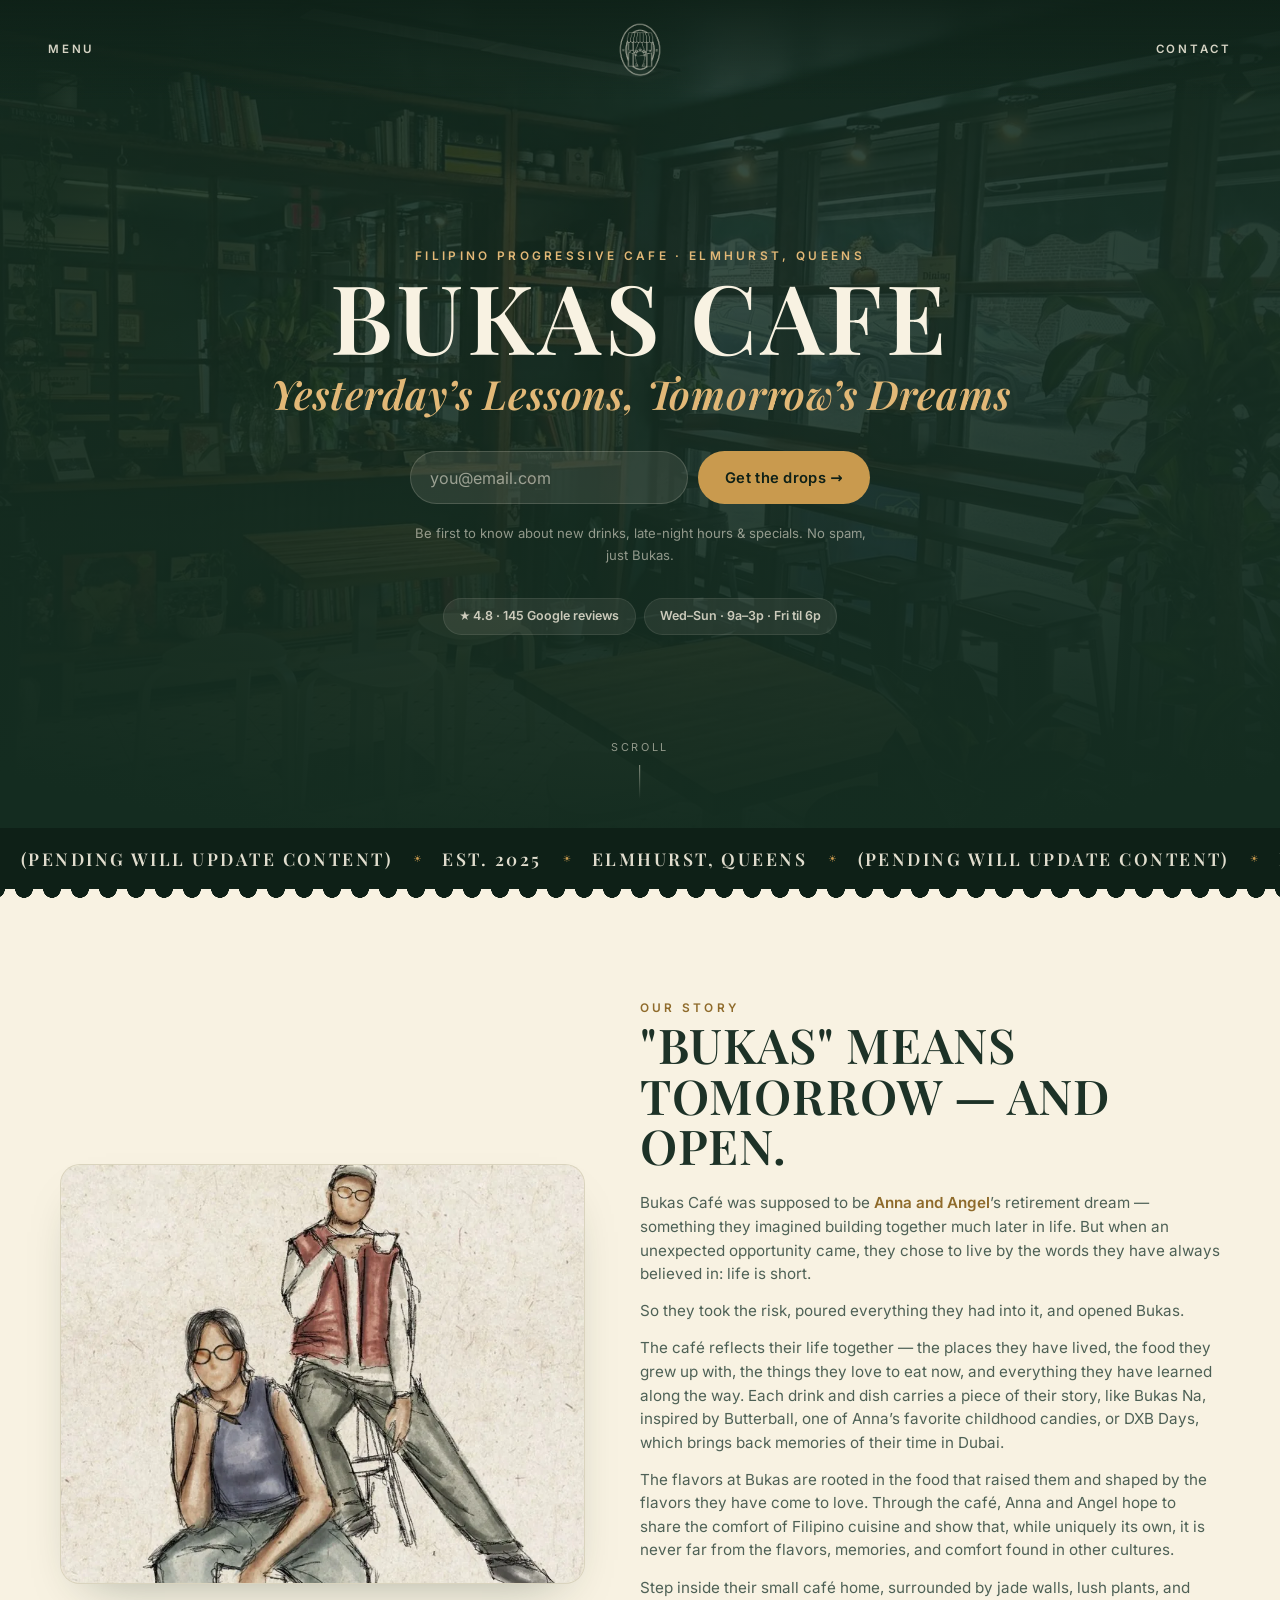
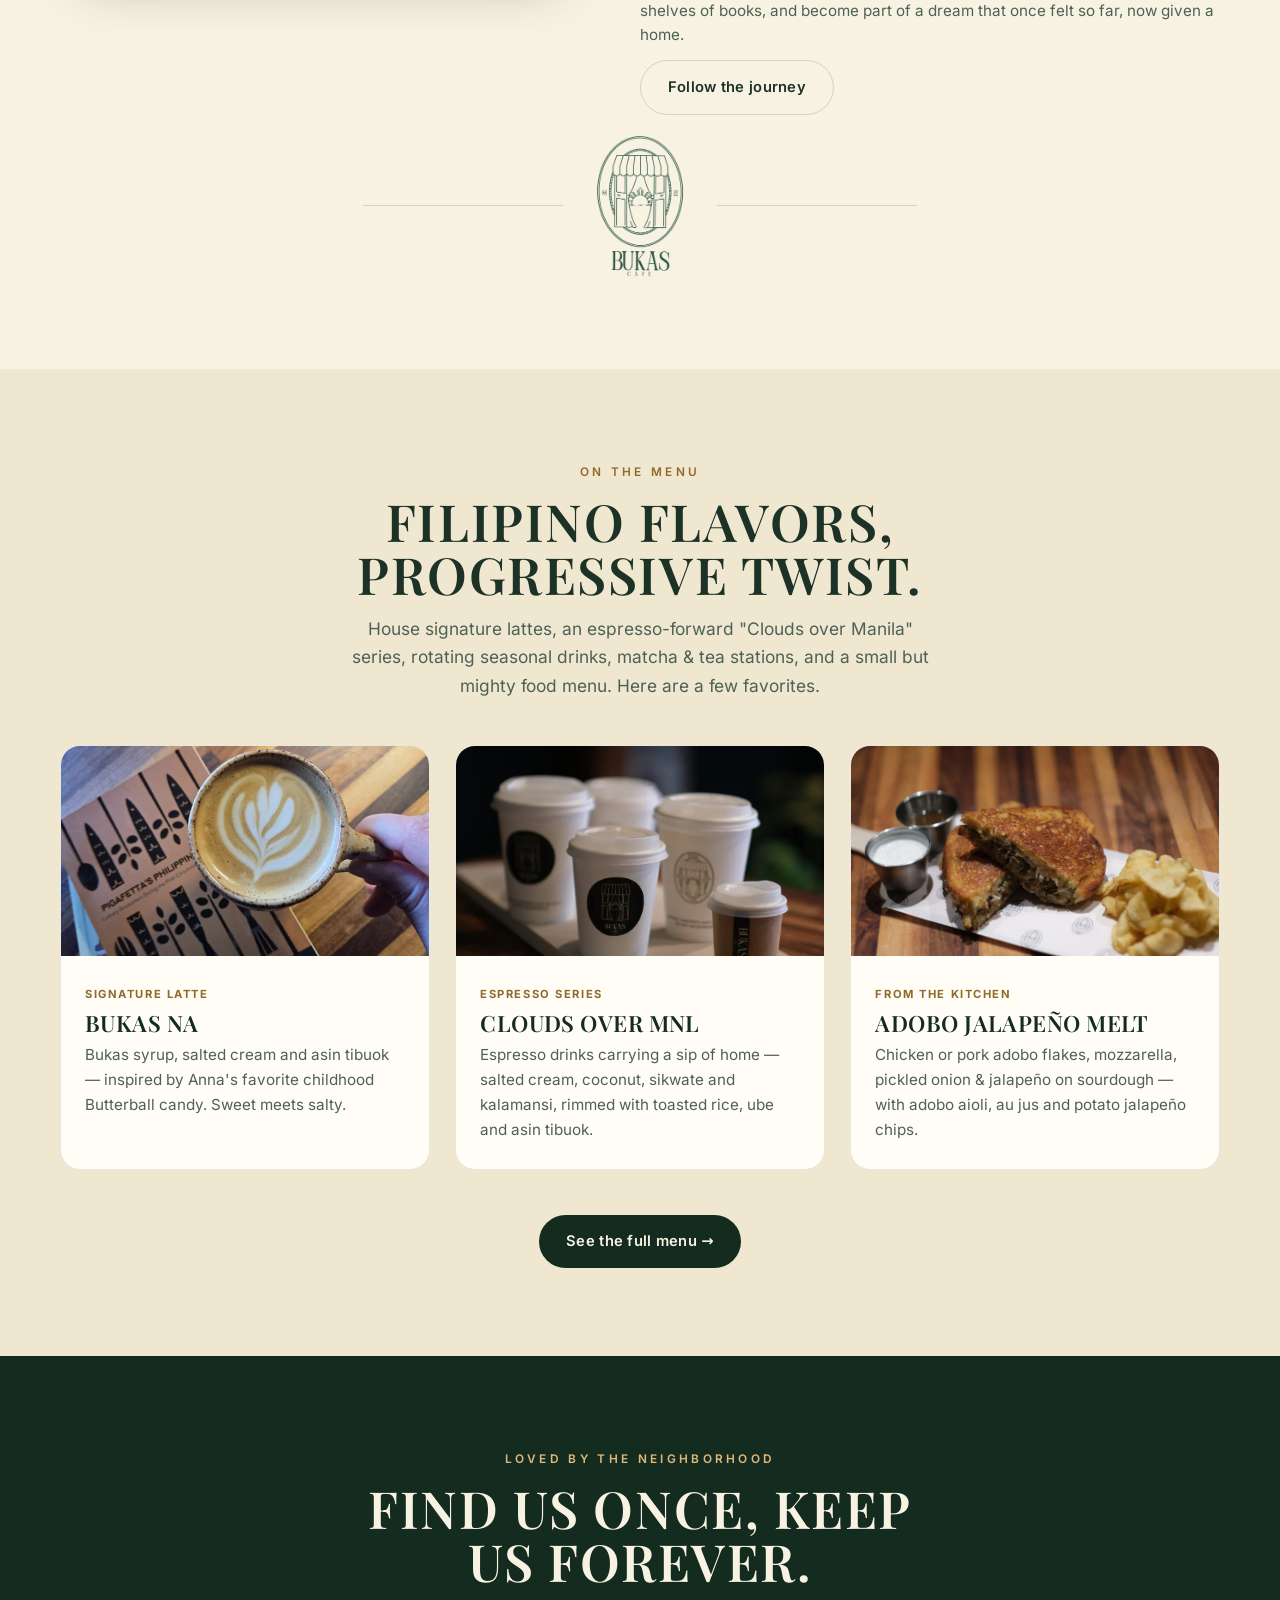
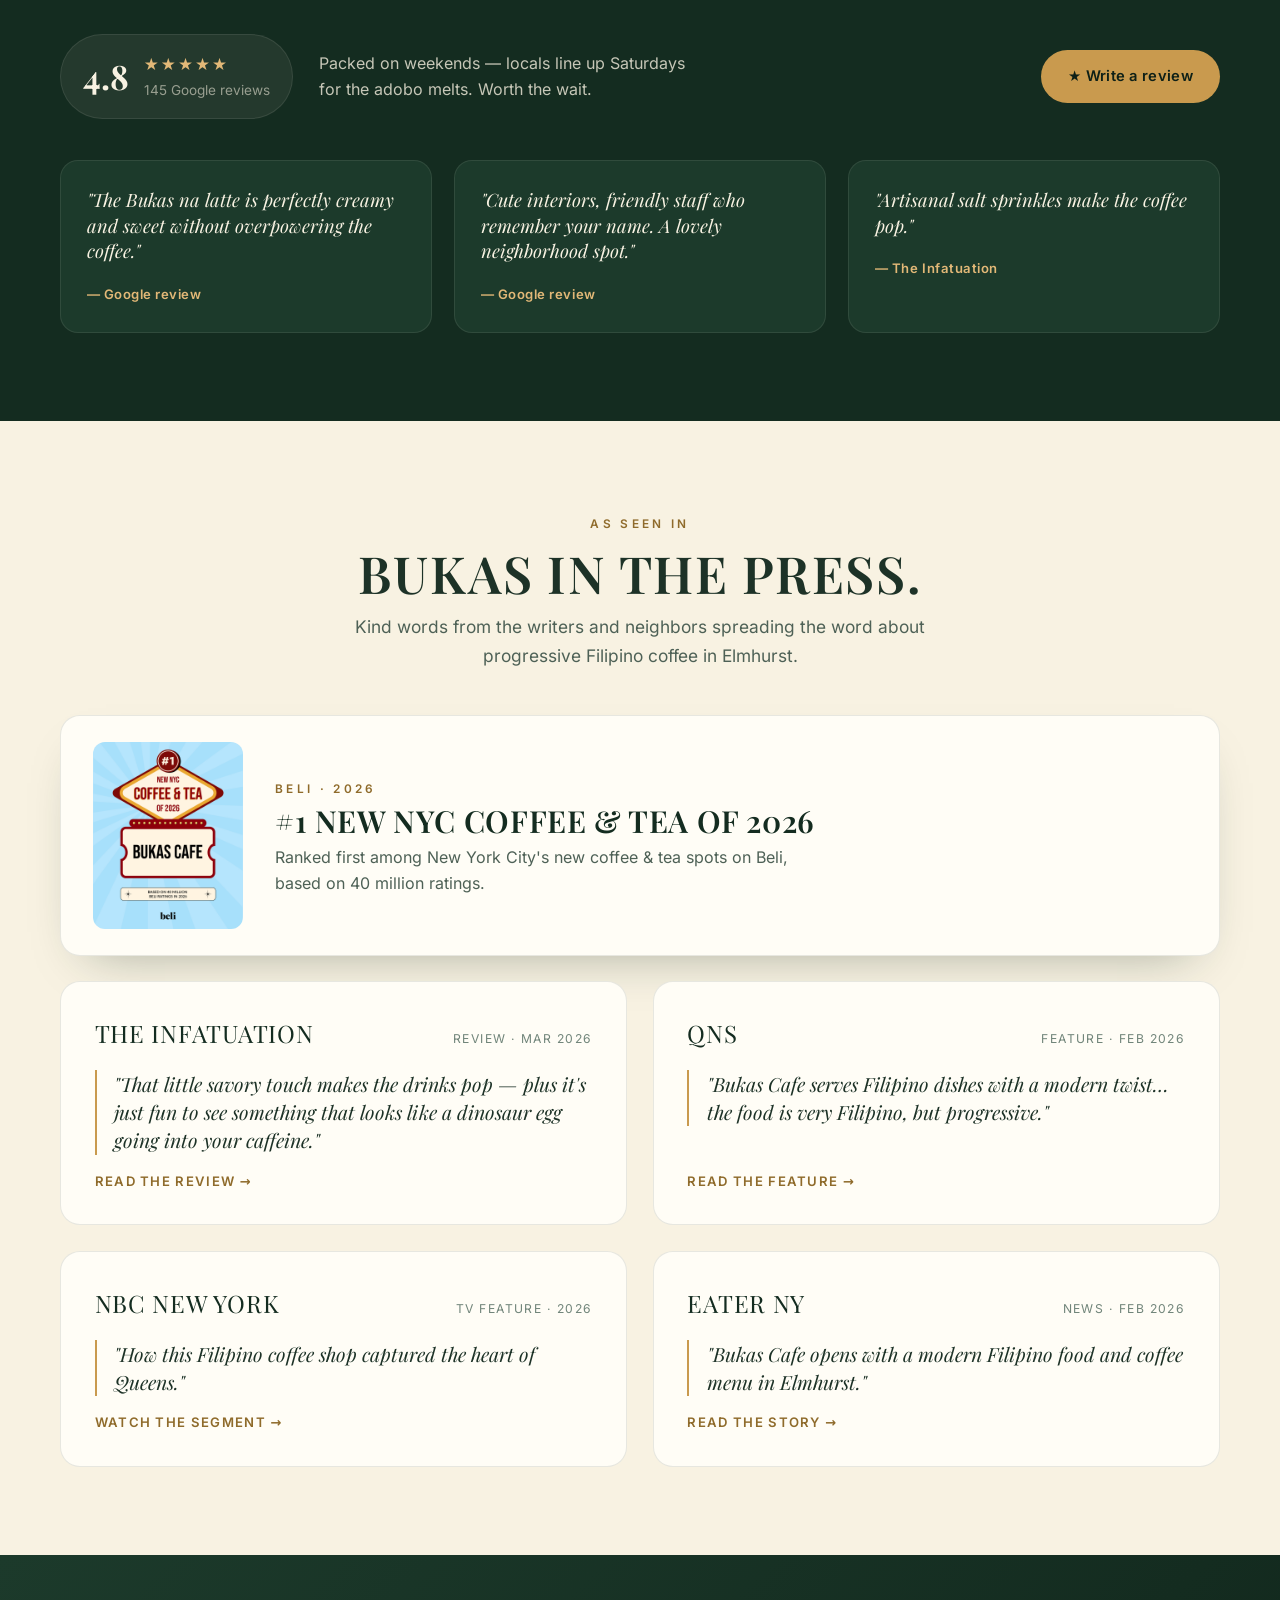
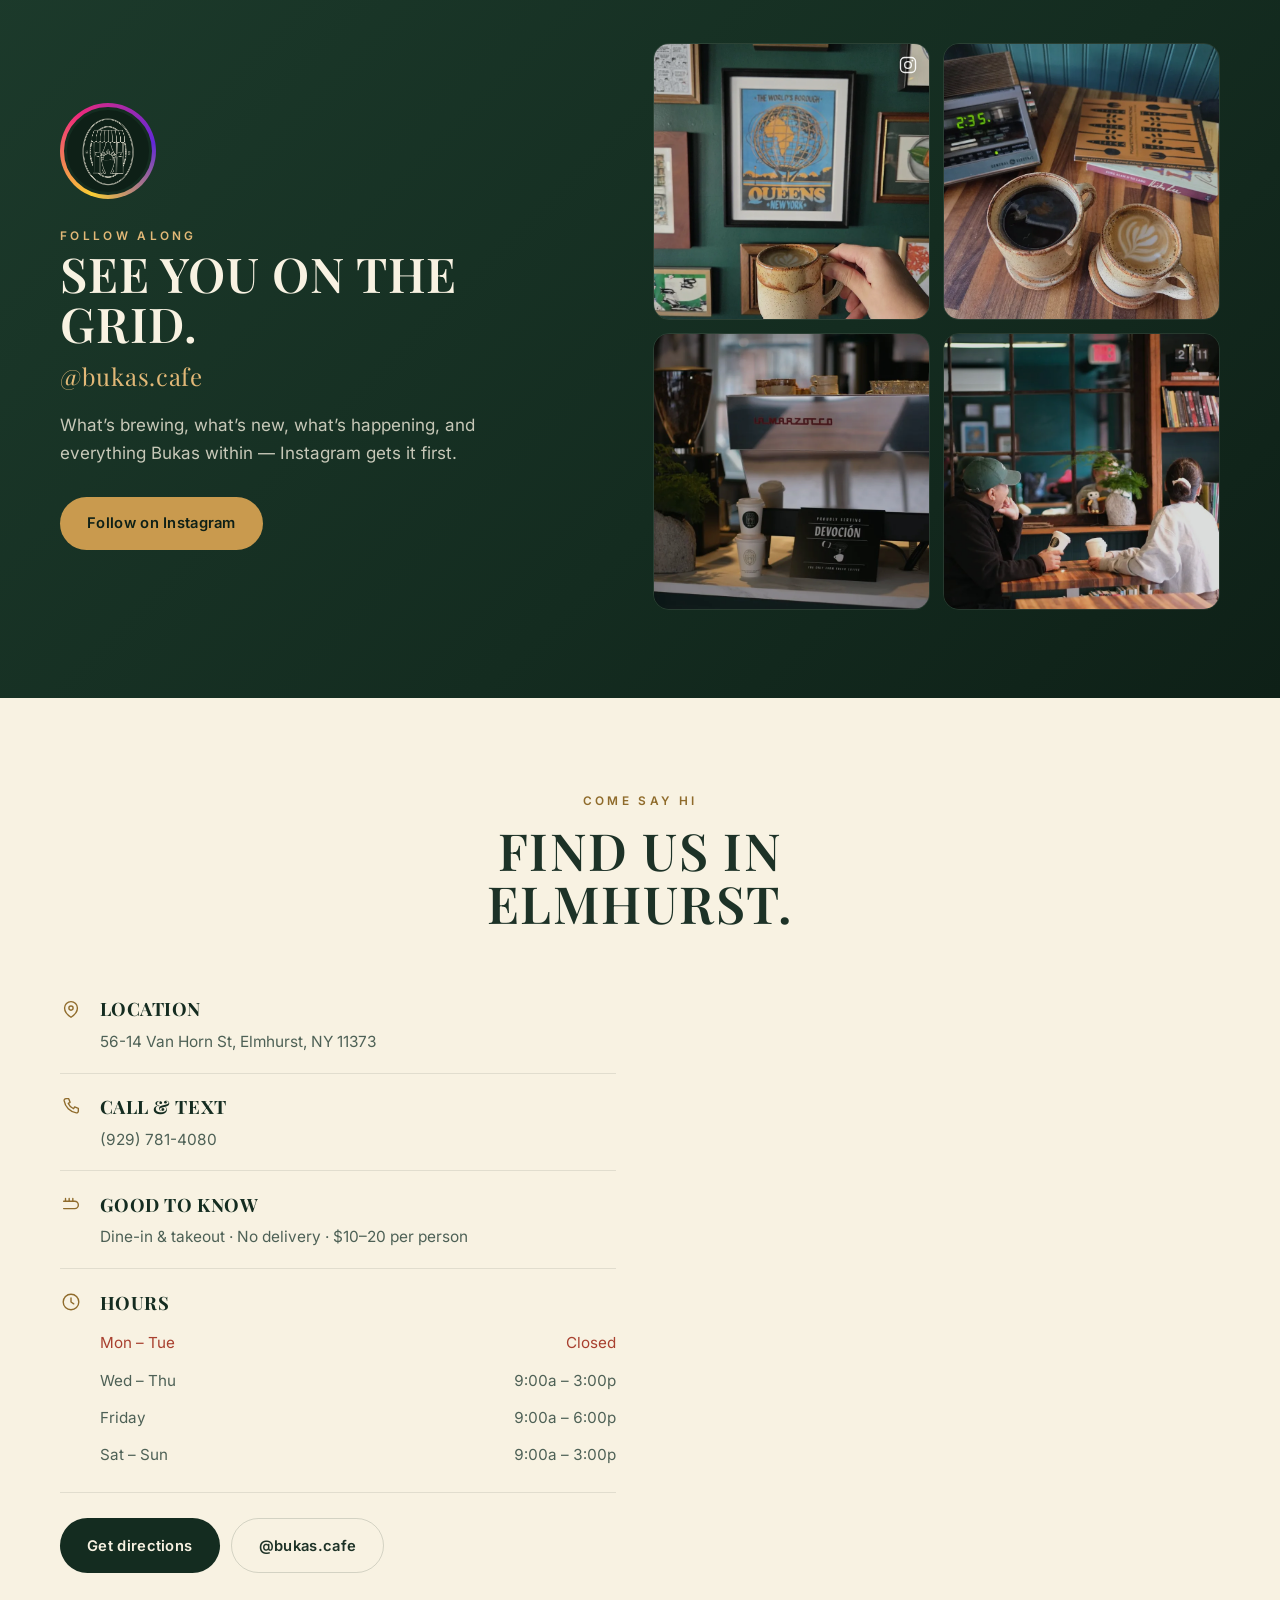
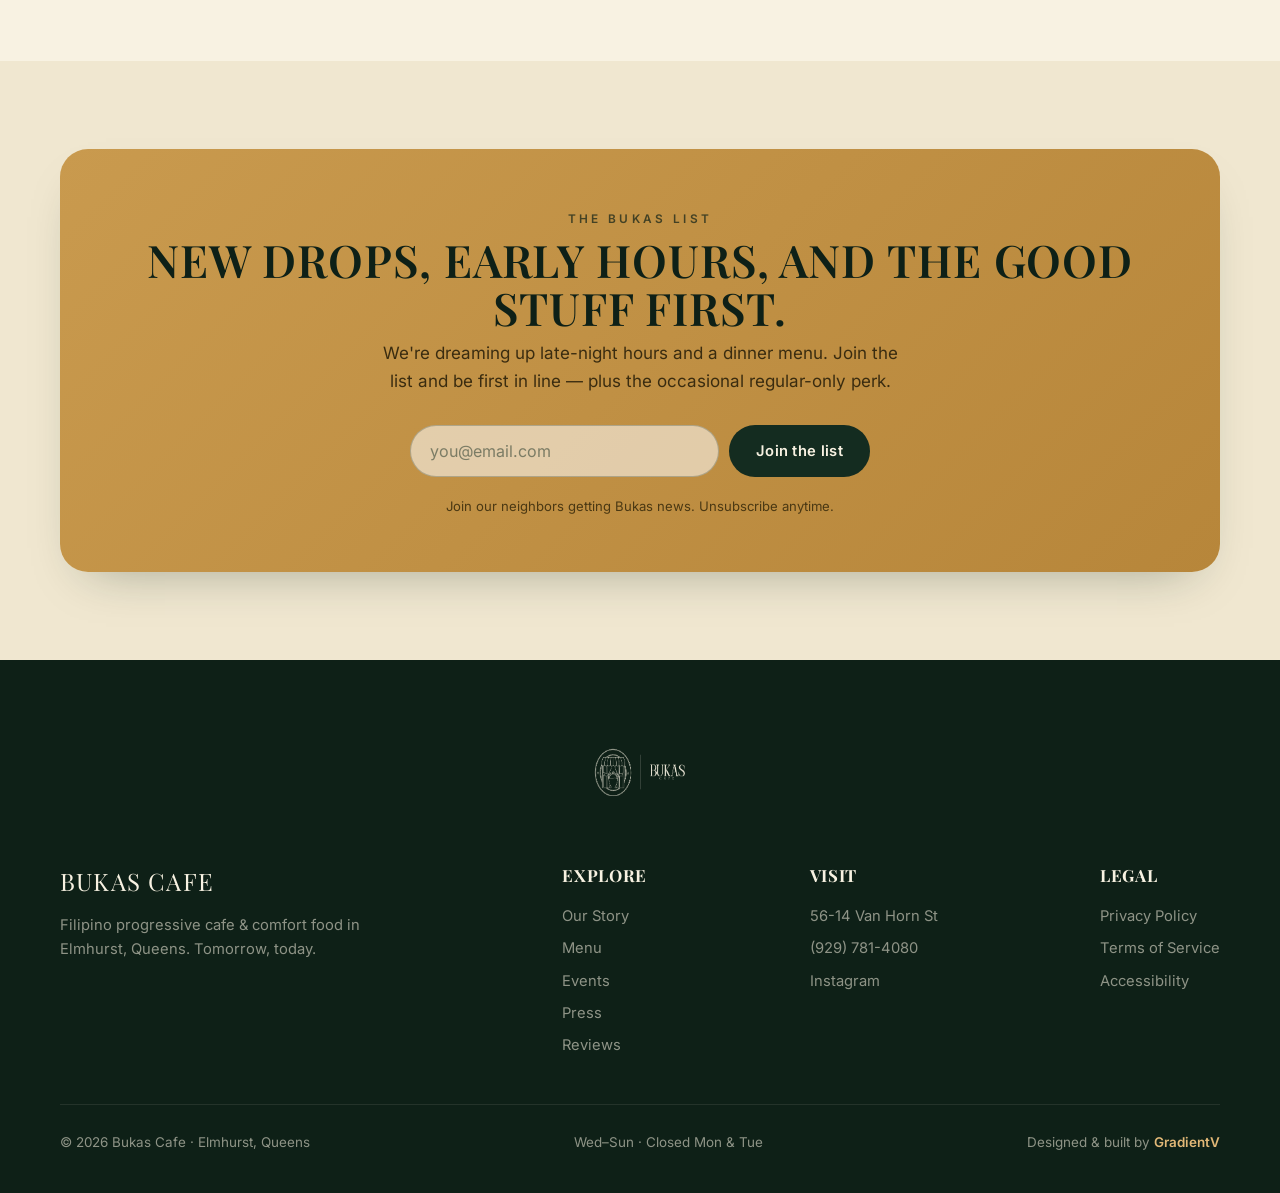
==== commit 2851e468: "Fix nested-path 404 assets, switch canonicals to www, consolidate variable fonts - 404.html used rel" ====
--- a/index.html
+++ b/index.html
@@ -5,19 +5,19 @@
 <meta name="viewport" content="width=device-width, initial-scale=1.0" />
 <title>Bukas Cafe — Filipino Progressive Cafe in Elmhurst, Queens</title>
 <meta name="description" content="Bukas Cafe is a cozy Filipino progressive cafe in Elmhurst, Queens. House signature lattes, the Clouds over Manila espresso series, and comfort food with a story. Join the list for new drops & events." />
-<link rel="canonical" href="https://bukascafe.com/" />
+<link rel="canonical" href="https://www.bukascafe.com/" />
 <meta property="og:type" content="website" />
 <meta property="og:site_name" content="Bukas Cafe" />
 <meta property="og:title" content="Bukas Cafe — Filipino Progressive Cafe in Elmhurst, Queens" />
 <meta property="og:description" content="Bukas Cafe is a cozy Filipino progressive cafe in Elmhurst, Queens. House signature lattes, the Clouds over Manila espresso series, and comfort food with a story. Join the list for new drops & events." />
-<meta property="og:url" content="https://bukascafe.com/" />
-<meta property="og:image" content="https://bukascafe.com/images/og-cover.jpg" />
+<meta property="og:url" content="https://www.bukascafe.com/" />
+<meta property="og:image" content="https://www.bukascafe.com/images/og-cover.jpg" />
 <meta property="og:image:width" content="1200" />
 <meta property="og:image:height" content="630" />
 <meta name="twitter:card" content="summary_large_image" />
 <meta name="twitter:title" content="Bukas Cafe — Filipino Progressive Cafe in Elmhurst, Queens" />
 <meta name="twitter:description" content="Bukas Cafe is a cozy Filipino progressive cafe in Elmhurst, Queens. House signature lattes, the Clouds over Manila espresso series, and comfort food with a story. Join the list for new drops & events." />
-<meta name="twitter:image" content="https://bukascafe.com/images/og-cover.jpg" />
+<meta name="twitter:image" content="https://www.bukascafe.com/images/og-cover.jpg" />
 <link rel="preload" as="image" href="images/photo-interior.webp" type="image/webp" />
 <link rel="stylesheet" href="css/fonts.css" />
 <link rel="stylesheet" href="css/styles.css" />
@@ -30,11 +30,11 @@
  "@graph": [
   {
    "@type": "CafeOrCoffeeShop",
-   "@id": "https://bukascafe.com/#organization",
+   "@id": "https://www.bukascafe.com/#organization",
    "name": "Bukas Cafe",
-   "url": "https://bukascafe.com/",
-   "logo": "https://bukascafe.com/images/brand-badge-cream.png",
-   "image": "https://bukascafe.com/images/og-cover.jpg",
+   "url": "https://www.bukascafe.com/",
+   "logo": "https://www.bukascafe.com/images/brand-badge-cream.png",
+   "image": "https://www.bukascafe.com/images/og-cover.jpg",
    "description": "Filipino progressive cafe in Elmhurst, Queens — house signature lattes, the espresso-forward Clouds over Manila series, rotating seasonal drinks, matcha and tea, and Filipino comfort food.",
    "telephone": "+1-929-781-4080",
    "email": "hello@bukascafe.com",
@@ -62,7 +62,7 @@
     }
    ],
    "foundingDate": "2025",
-   "hasMenu": "https://bukascafe.com/menu.html",
+   "hasMenu": "https://www.bukascafe.com/menu.html",
    "openingHoursSpecification": [
     {
      "@type": "OpeningHoursSpecification",
@@ -109,11 +109,11 @@
   },
   {
    "@type": "WebSite",
-   "@id": "https://bukascafe.com/#website",
-   "url": "https://bukascafe.com/",
+   "@id": "https://www.bukascafe.com/#website",
+   "url": "https://www.bukascafe.com/",
    "name": "Bukas Cafe",
    "publisher": {
-    "@id": "https://bukascafe.com/#organization"
+    "@id": "https://www.bukascafe.com/#organization"
    }
   }
  ]
--- a/css/fonts.css
+++ b/css/fonts.css
@@ -1,9 +1,6 @@
-/* Self-hosted Google Fonts (latin subset) — Playfair Display + Inter */
-@font-face{font-family:'Inter';font-style:normal;font-weight:400;font-display:swap;src:url('../fonts/inter-400-normal.woff2') format('woff2');unicode-range:U+0000-00FF,U+0131,U+0152-0153,U+02BB-02BC,U+02C6,U+02DA,U+02DC,U+0304,U+0308,U+0329,U+2000-206F,U+20AC,U+2122,U+2191,U+2193,U+2212,U+2215,U+FEFF,U+FFFD}
-@font-face{font-family:'Inter';font-style:normal;font-weight:500;font-display:swap;src:url('../fonts/inter-500-normal.woff2') format('woff2');unicode-range:U+0000-00FF,U+0131,U+0152-0153,U+02BB-02BC,U+02C6,U+02DA,U+02DC,U+0304,U+0308,U+0329,U+2000-206F,U+20AC,U+2122,U+2191,U+2193,U+2212,U+2215,U+FEFF,U+FFFD}
-@font-face{font-family:'Inter';font-style:normal;font-weight:600;font-display:swap;src:url('../fonts/inter-600-normal.woff2') format('woff2');unicode-range:U+0000-00FF,U+0131,U+0152-0153,U+02BB-02BC,U+02C6,U+02DA,U+02DC,U+0304,U+0308,U+0329,U+2000-206F,U+20AC,U+2122,U+2191,U+2193,U+2212,U+2215,U+FEFF,U+FFFD}
-@font-face{font-family:'Playfair Display';font-style:italic;font-weight:400;font-display:swap;src:url('../fonts/playfair-display-400-italic.woff2') format('woff2');unicode-range:U+0000-00FF,U+0131,U+0152-0153,U+02BB-02BC,U+02C6,U+02DA,U+02DC,U+0304,U+0308,U+0329,U+2000-206F,U+20AC,U+2122,U+2191,U+2193,U+2212,U+2215,U+FEFF,U+FFFD}
-@font-face{font-family:'Playfair Display';font-style:italic;font-weight:600;font-display:swap;src:url('../fonts/playfair-display-600-italic.woff2') format('woff2');unicode-range:U+0000-00FF,U+0131,U+0152-0153,U+02BB-02BC,U+02C6,U+02DA,U+02DC,U+0304,U+0308,U+0329,U+2000-206F,U+20AC,U+2122,U+2191,U+2193,U+2212,U+2215,U+FEFF,U+FFFD}
-@font-face{font-family:'Playfair Display';font-style:normal;font-weight:400;font-display:swap;src:url('../fonts/playfair-display-400-normal.woff2') format('woff2');unicode-range:U+0000-00FF,U+0131,U+0152-0153,U+02BB-02BC,U+02C6,U+02DA,U+02DC,U+0304,U+0308,U+0329,U+2000-206F,U+20AC,U+2122,U+2191,U+2193,U+2212,U+2215,U+FEFF,U+FFFD}
-@font-face{font-family:'Playfair Display';font-style:normal;font-weight:600;font-display:swap;src:url('../fonts/playfair-display-600-normal.woff2') format('woff2');unicode-range:U+0000-00FF,U+0131,U+0152-0153,U+02BB-02BC,U+02C6,U+02DA,U+02DC,U+0304,U+0308,U+0329,U+2000-206F,U+20AC,U+2122,U+2191,U+2193,U+2212,U+2215,U+FEFF,U+FFFD}
-@font-face{font-family:'Playfair Display';font-style:normal;font-weight:700;font-display:swap;src:url('../fonts/playfair-display-700-normal.woff2') format('woff2');unicode-range:U+0000-00FF,U+0131,U+0152-0153,U+02BB-02BC,U+02C6,U+02DA,U+02DC,U+0304,U+0308,U+0329,U+2000-206F,U+20AC,U+2122,U+2191,U+2193,U+2212,U+2215,U+FEFF,U+FFFD}
+/* Self-hosted Google Fonts (latin subset) — Playfair Display + Inter.
+   Both ship as variable fonts, so one file per family/style covers every
+   weight the site uses via the wght axis (Inter 100–900, Playfair 400–900). */
+@font-face{font-family:'Inter';font-style:normal;font-weight:100 900;font-display:swap;src:url('../fonts/inter-variable.woff2') format('woff2');unicode-range:U+0000-00FF,U+0131,U+0152-0153,U+02BB-02BC,U+02C6,U+02DA,U+02DC,U+0304,U+0308,U+0329,U+2000-206F,U+20AC,U+2122,U+2191,U+2193,U+2212,U+2215,U+FEFF,U+FFFD}
+@font-face{font-family:'Playfair Display';font-style:normal;font-weight:400 900;font-display:swap;src:url('../fonts/playfair-display-variable.woff2') format('woff2');unicode-range:U+0000-00FF,U+0131,U+0152-0153,U+02BB-02BC,U+02C6,U+02DA,U+02DC,U+0304,U+0308,U+0329,U+2000-206F,U+20AC,U+2122,U+2191,U+2193,U+2212,U+2215,U+FEFF,U+FFFD}
+@font-face{font-family:'Playfair Display';font-style:italic;font-weight:400 900;font-display:swap;src:url('../fonts/playfair-display-variable-italic.woff2') format('woff2');unicode-range:U+0000-00FF,U+0131,U+0152-0153,U+02BB-02BC,U+02C6,U+02DA,U+02DC,U+0304,U+0308,U+0329,U+2000-206F,U+20AC,U+2122,U+2191,U+2193,U+2212,U+2215,U+FEFF,U+FFFD}
--- a/css/styles.css
+++ b/css/styles.css
@@ -476,7 +476,7 @@
 
 /* ============================================================== RESPONSIVE */
 @media(max-width:920px){
-  .hero-grid,.story-grid,.visit-grid,.ig-grid{grid-template-columns:1fr;gap:2.4rem}
+  .story-grid,.visit-grid,.ig-grid{grid-template-columns:1fr;gap:2.4rem}
   .menu-grid,.quotes,.press-grid{grid-template-columns:1fr}
   .story-grid .img-slot{min-height:320px;margin-top:0}
   .ov-grid{grid-template-columns:1fr;gap:2rem;padding:6rem 0 3rem;text-align:left}
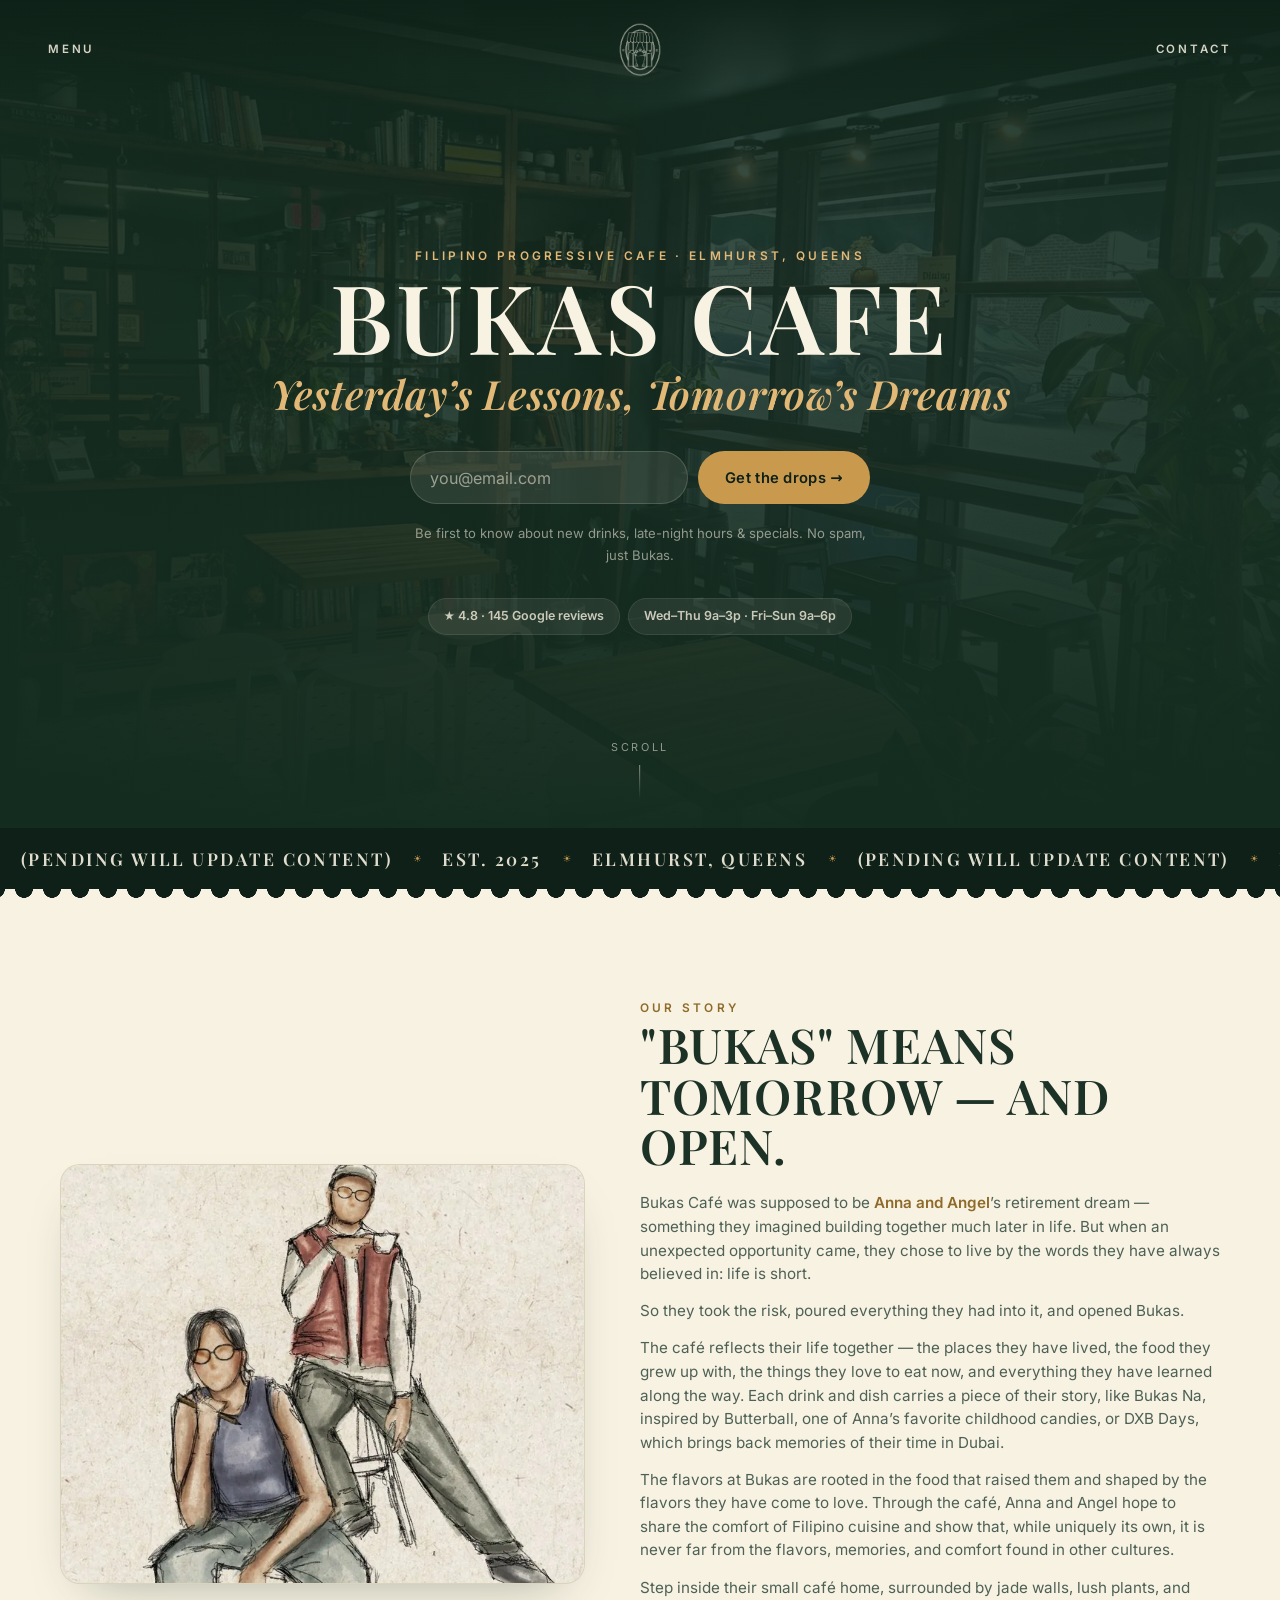
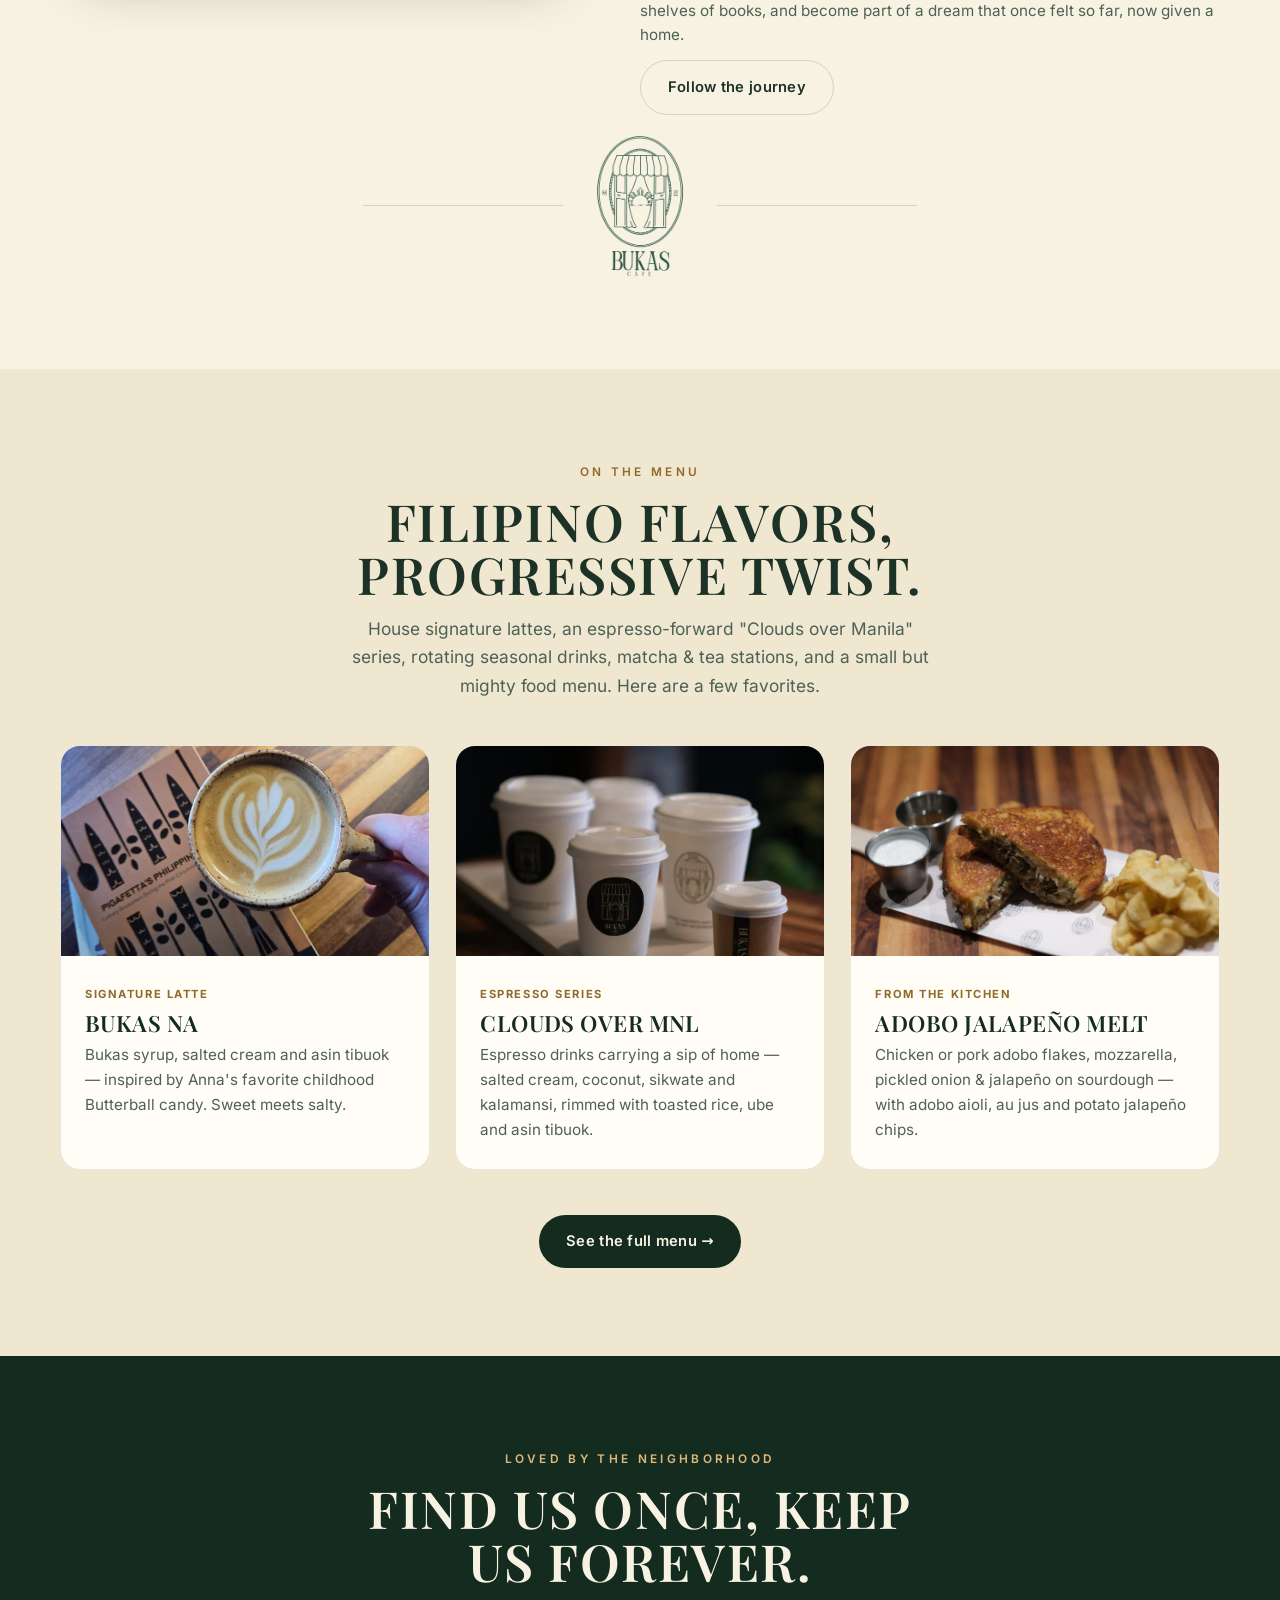
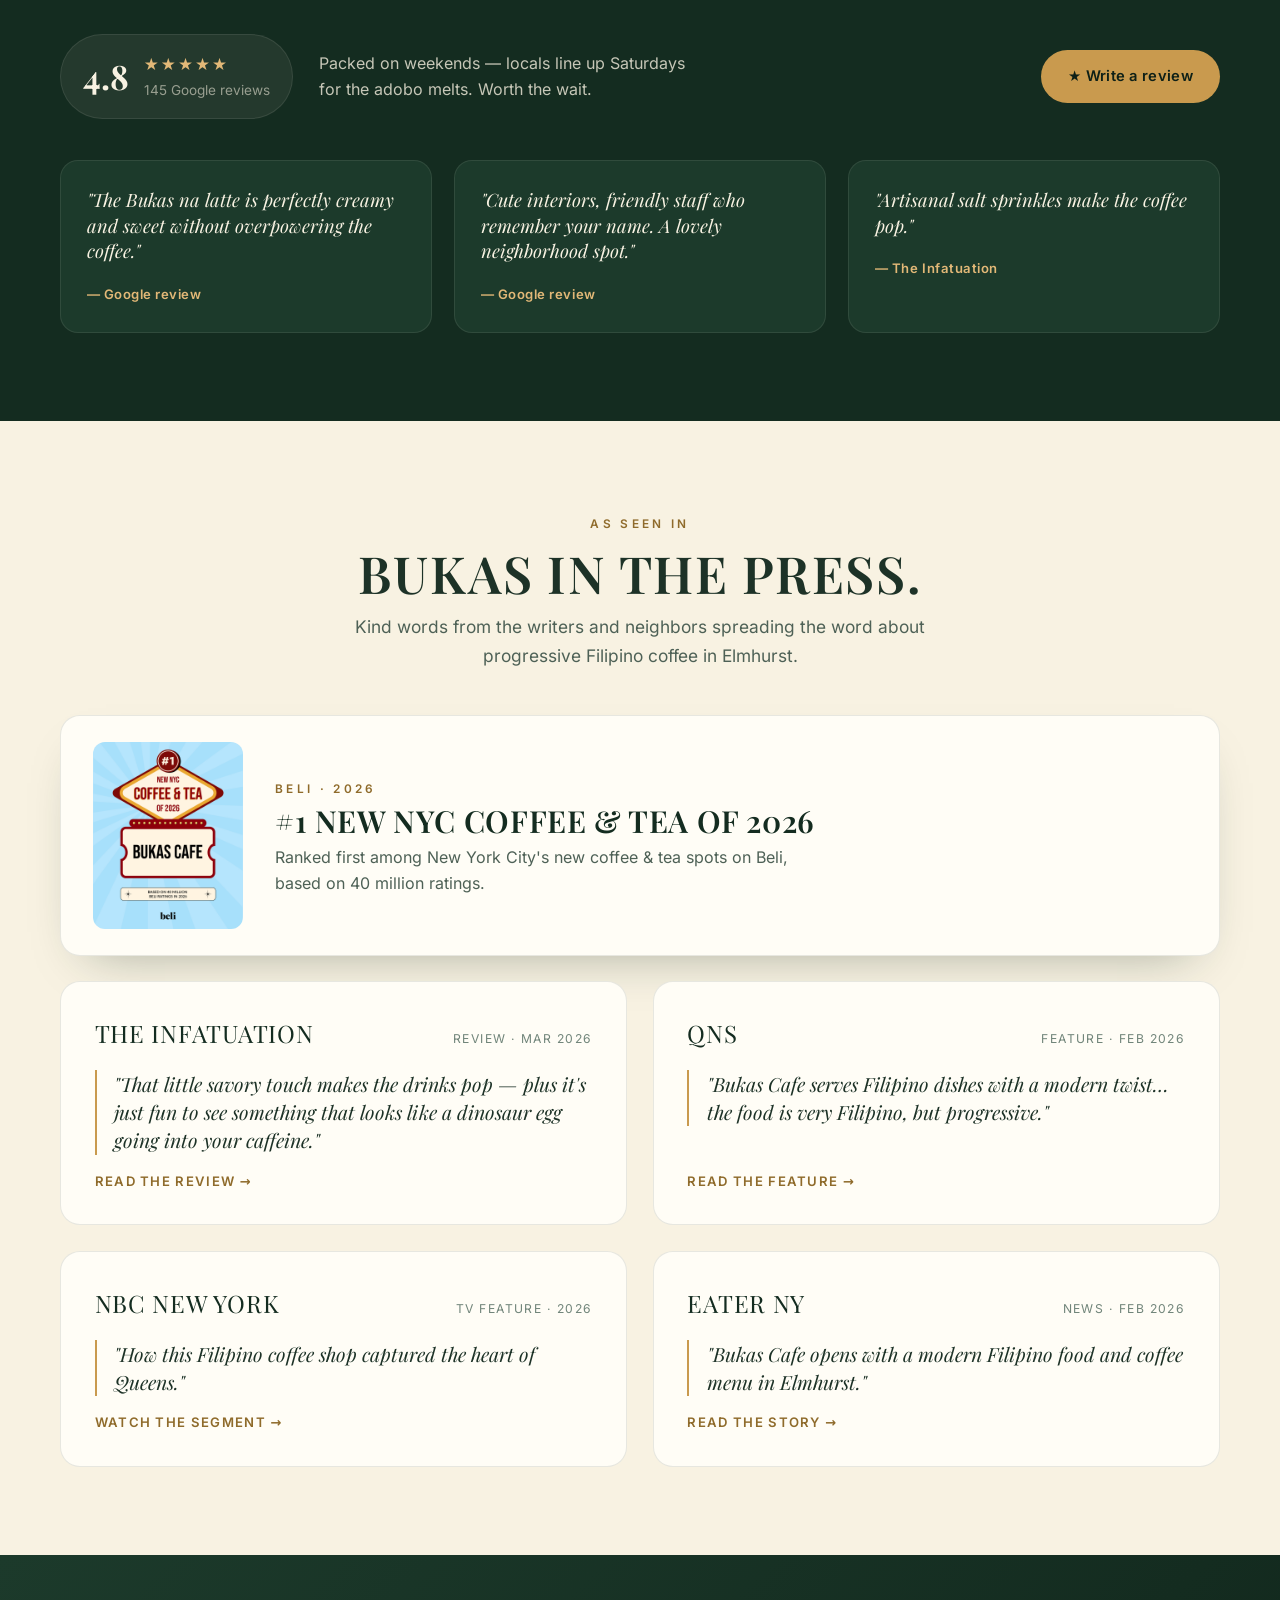
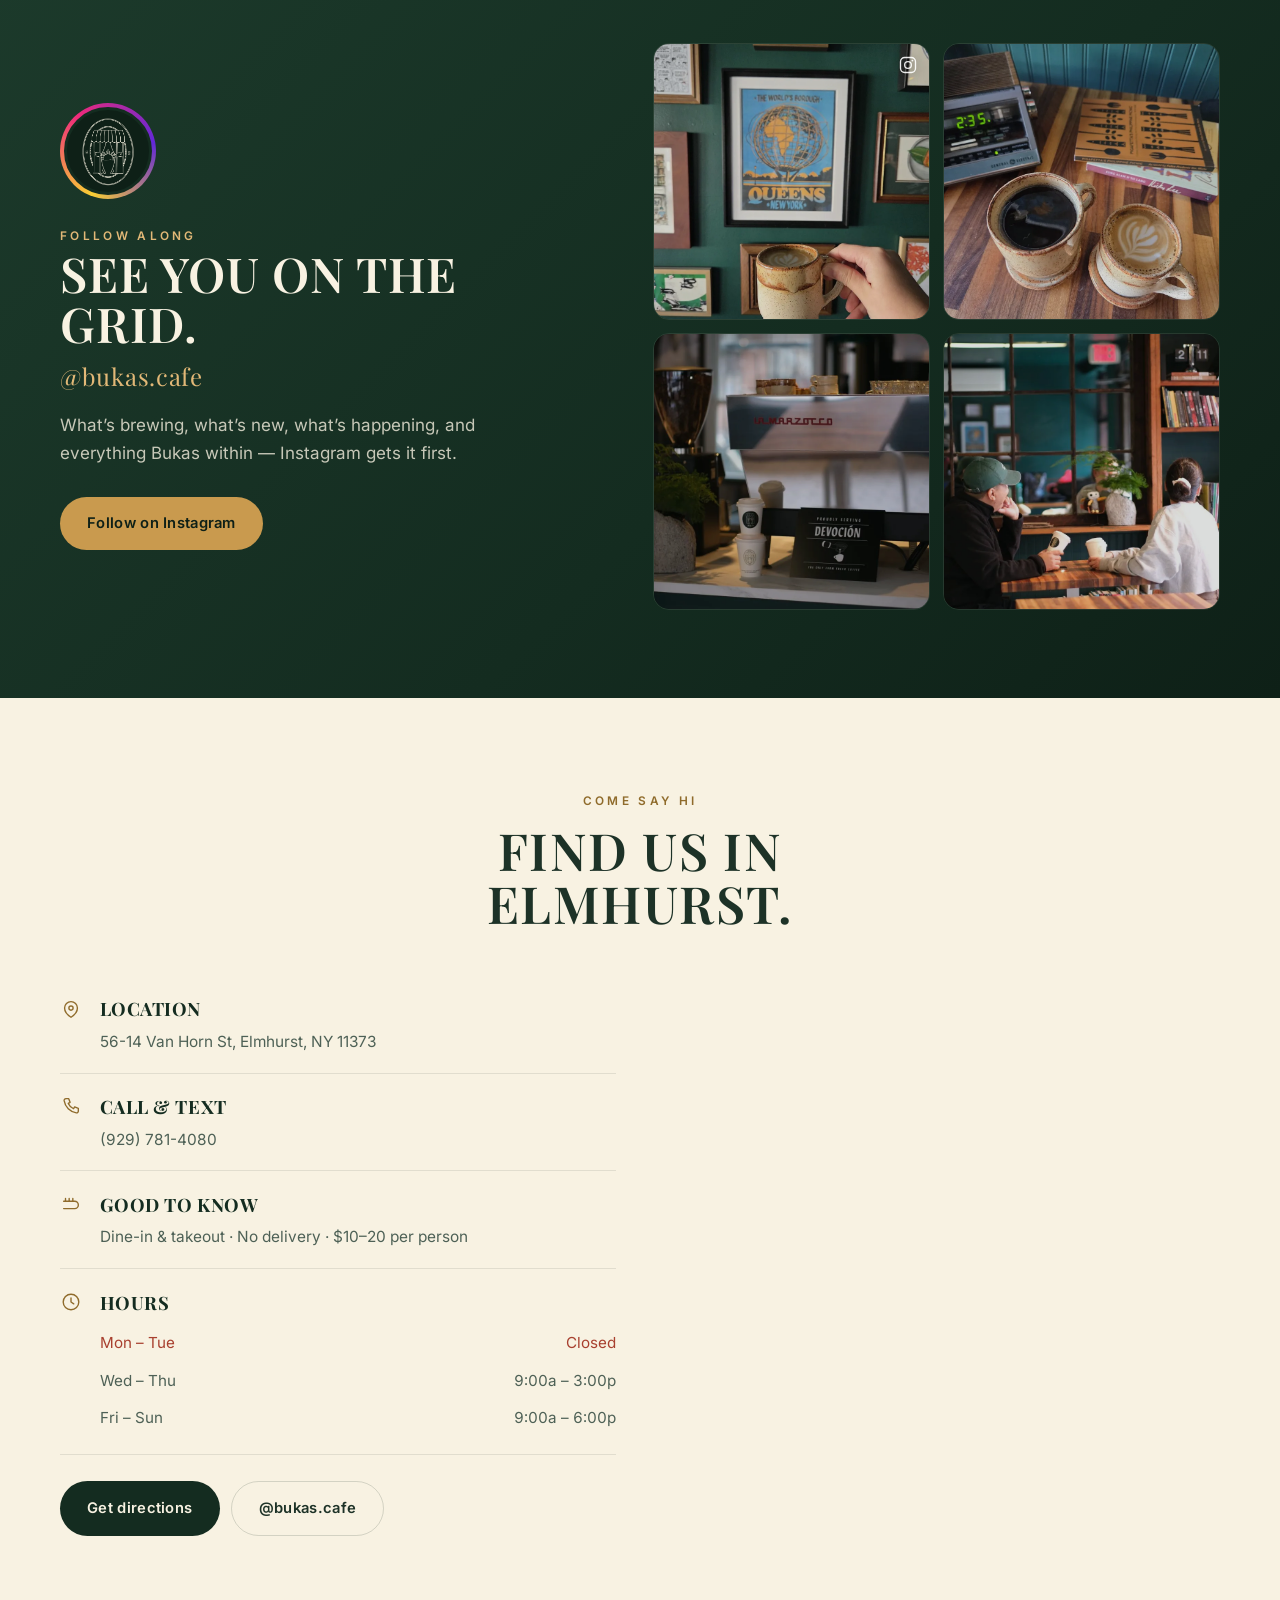
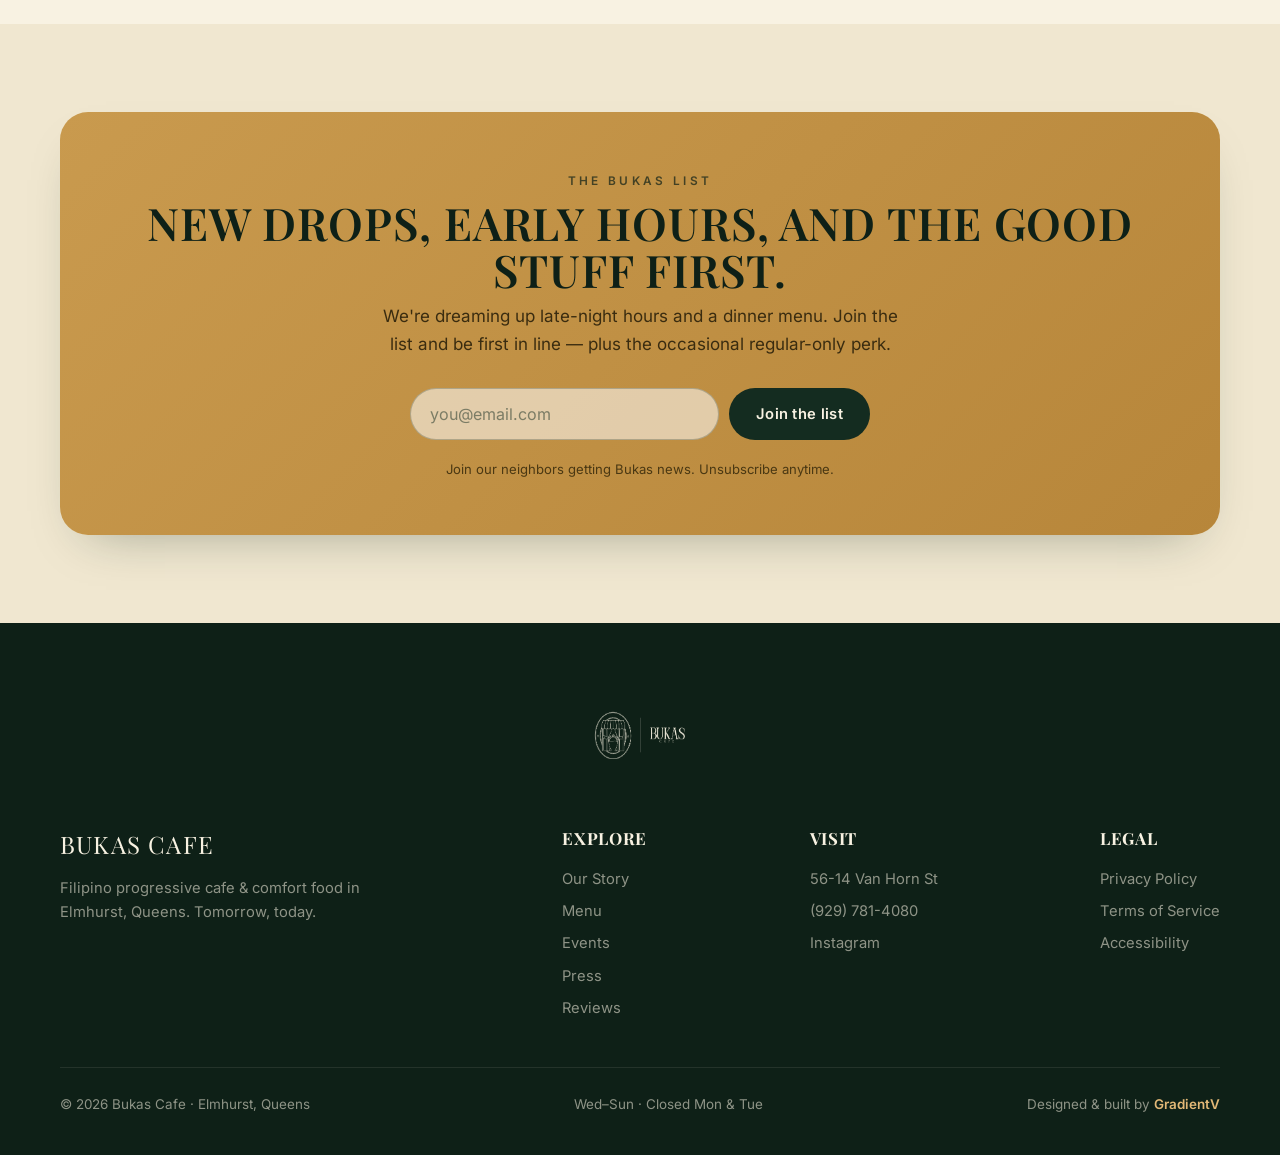
==== commit ef82fbe6: "Update hours to Fri–Sun 9a–6p, center mobile logo, keep events title on one line" ====
--- a/index.html
+++ b/index.html
@@ -68,9 +68,7 @@
      "@type": "OpeningHoursSpecification",
      "dayOfWeek": [
       "Wednesday",
-      "Thursday",
-      "Saturday",
-      "Sunday"
+      "Thursday"
      ],
      "opens": "09:00",
      "closes": "15:00"
@@ -78,7 +76,9 @@
     {
      "@type": "OpeningHoursSpecification",
      "dayOfWeek": [
-      "Friday"
+      "Friday",
+      "Saturday",
+      "Sunday"
      ],
      "opens": "09:00",
      "closes": "18:00"
@@ -150,7 +150,7 @@
     </nav>
     <aside class="ov-aside">
       <img src="images/storefront-illustration.jpg" alt="Watercolor illustration of the Bukas Cafe storefront" loading="lazy" />
-      <div class="ov-fact"><strong>Hours</strong>Wed–Sun · 9a–3p · Fri til 6p</div>
+      <div class="ov-fact"><strong>Hours</strong>Wed–Thu 9a–3p · Fri–Sun 9a–6p</div>
       <div class="ov-fact"><strong>Find us</strong>56-14 Van Horn St, Elmhurst, Queens</div>
       <div class="ov-fact"><strong>Say hi</strong><a href="https://www.instagram.com/bukas.cafe" target="_blank" rel="noopener">@bukas.cafe</a> · <a href="tel:+19297814080">(929) 781-4080</a></div>
     </aside>
@@ -172,7 +172,7 @@
     </form>
     <div class="hero-badges">
       <span class="chip">★ 4.8 · 145 Google reviews</span>
-      <span class="chip">Wed–Sun · 9a–3p · Fri til 6p</span>
+      <span class="chip">Wed–Thu 9a–3p · Fri–Sun 9a–6p</span>
     </div>
   </div>
   <div class="scroll-hint">Scroll</div>
@@ -398,8 +398,7 @@
             <table class="hours-table">
               <tr class="closed"><td>Mon – Tue</td><td>Closed</td></tr>
               <tr><td>Wed – Thu</td><td>9:00a – 3:00p</td></tr>
-              <tr><td>Friday</td><td>9:00a – 6:00p</td></tr>
-              <tr><td>Sat – Sun</td><td>9:00a – 3:00p</td></tr>
+              <tr><td>Fri – Sun</td><td>9:00a – 6:00p</td></tr>
             </table>
           </div>
         </div>
--- a/css/styles.css
+++ b/css/styles.css
@@ -3,19 +3,8 @@
    A morning cafe, not a midnight bar: cream-first with deep-green bands.
    Palette:  #f8f2e2 cream base · #142c20 green · warm gold accent
    Motif:    the scalloped awning from the Bukas badge
-   Display:  Perandory (brand) with Playfair Display fallback
+   Display:  Playfair Display
    ===================================================================== */
-
-/* ---- Perandory brand face (drop the licensed file at fonts/perandory.woff2
-        and it takes over automatically; until then Playfair Display stands in) ---- */
-@font-face{
-  font-family:'Perandory';
-  src:url('../fonts/perandory.woff2') format('woff2'),
-      url('../fonts/perandory.woff') format('woff'),
-      url('../fonts/perandory.otf') format('opentype');
-  font-weight:400 700;
-  font-display:swap;
-}
 
 :root{
   --cream:#f8f2e2;         /* body background                  */
@@ -32,7 +21,7 @@
   --radius:20px;
   --shadow:0 22px 50px -28px rgba(20,44,32,.4);
   --shadow-dark:0 26px 60px -30px rgba(0,0,0,.65);
-  --font-display:'Perandory','Playfair Display',Georgia,serif;
+  --font-display:'Playfair Display',Georgia,serif;
   --font-body:'Inter',system-ui,-apple-system,sans-serif;
 
   /* contextual ink — light defaults; dark bands override */
@@ -485,7 +474,9 @@
 }
 @media(max-width:760px){
   section{padding:4rem 0}
-  .topbar{grid-template-columns:auto 1fr auto;gap:1rem}
+  /* equal side tracks keep the badge dead-centre in the viewport, not
+     centred between two links of different widths */
+  .topbar{grid-template-columns:1fr auto 1fr;gap:1rem}
   .tb-side.left{order:1}.tb-logo{order:2}.tb-side.right{order:3}
   .menu-list,.boosts-grid{grid-template-columns:1fr}
   .reviews-top .write{margin-left:0;width:100%}
@@ -500,6 +491,11 @@
   .award-band p{max-width:none}
   .nav-overlay nav a{font-size:clamp(1.9rem,9vw,2.6rem)}
 }
+@media(max-width:520px){
+  /* "Events & Pop-Ups" measures 10.4em at .05em tracking — cap the size to
+     92vw / 10.4 so the title always holds one line */
+  .events-hero h1{font-size:min(2.6rem,8.5vw);white-space:nowrap}
+}
 @media(prefers-reduced-motion:reduce){
   *{animation-duration:.001ms!important;transition-duration:.001ms!important;transition-delay:0s!important}
   html{scroll-behavior:auto}
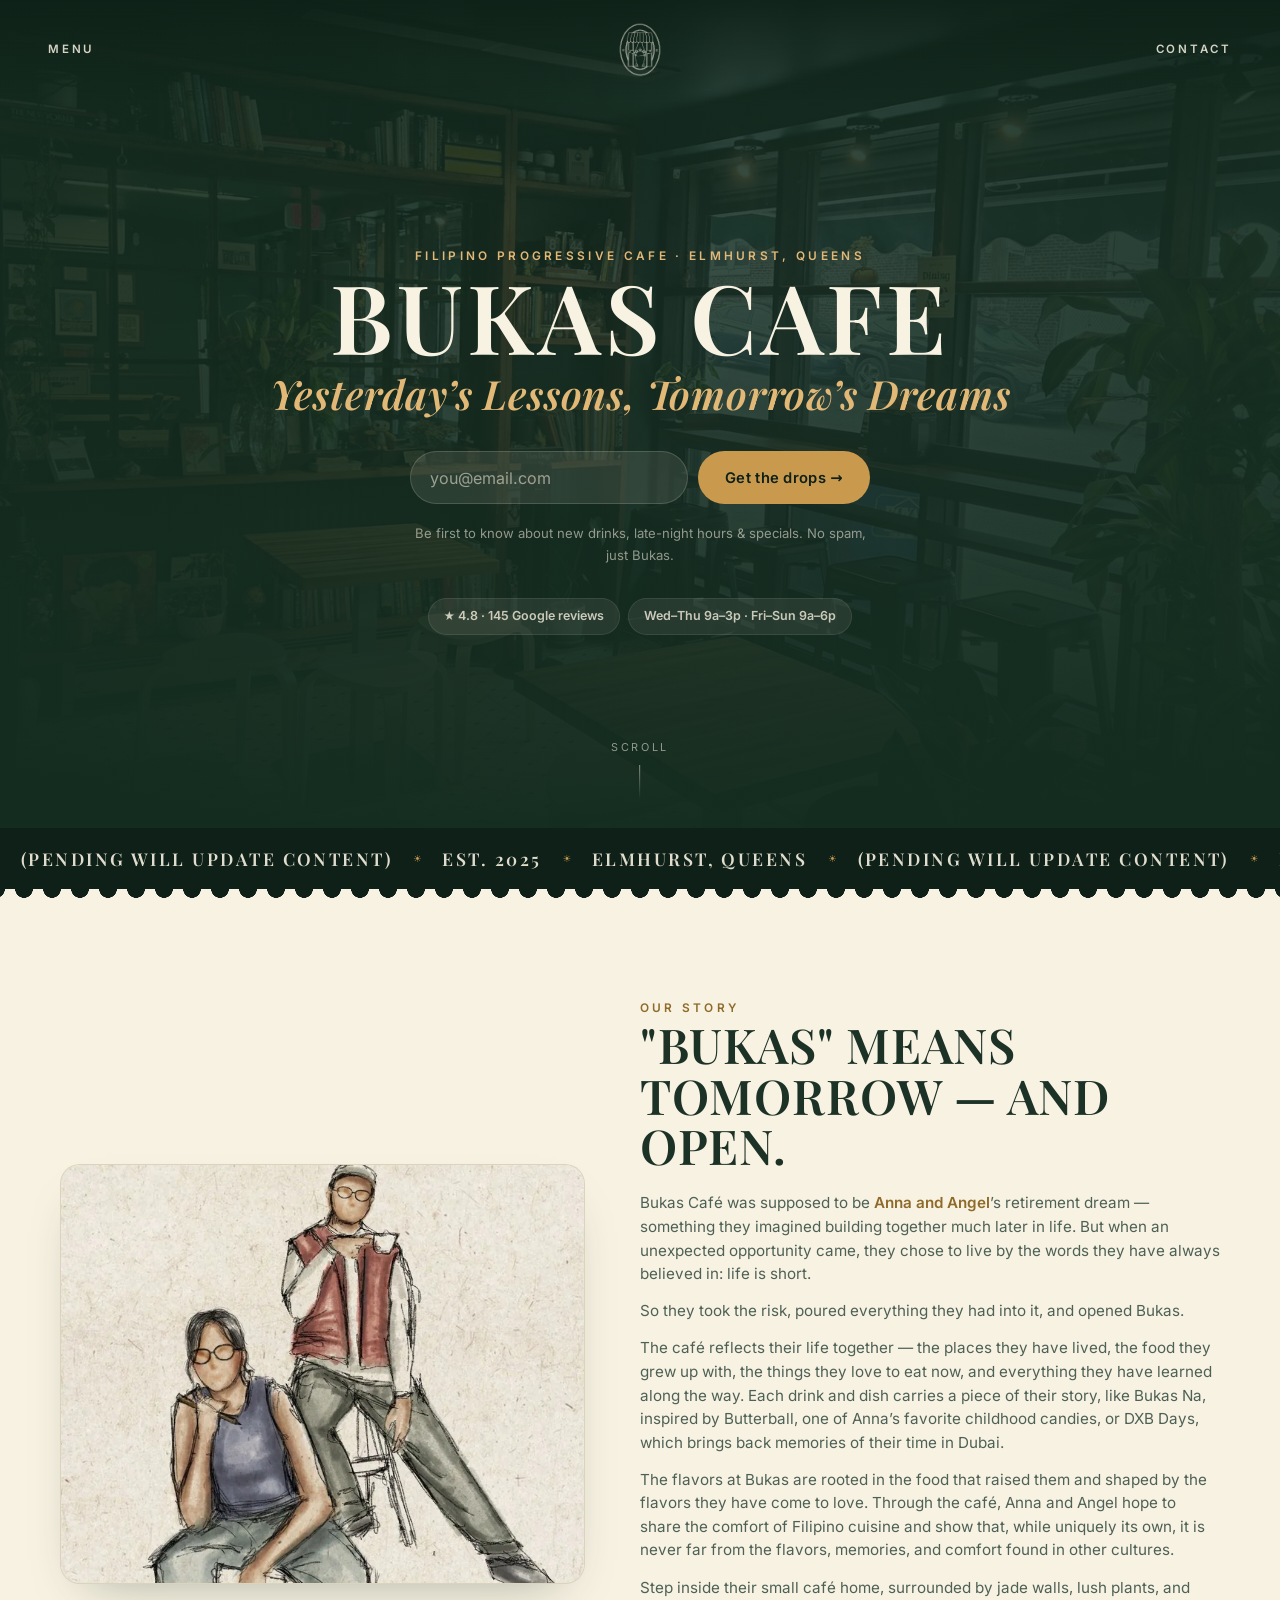
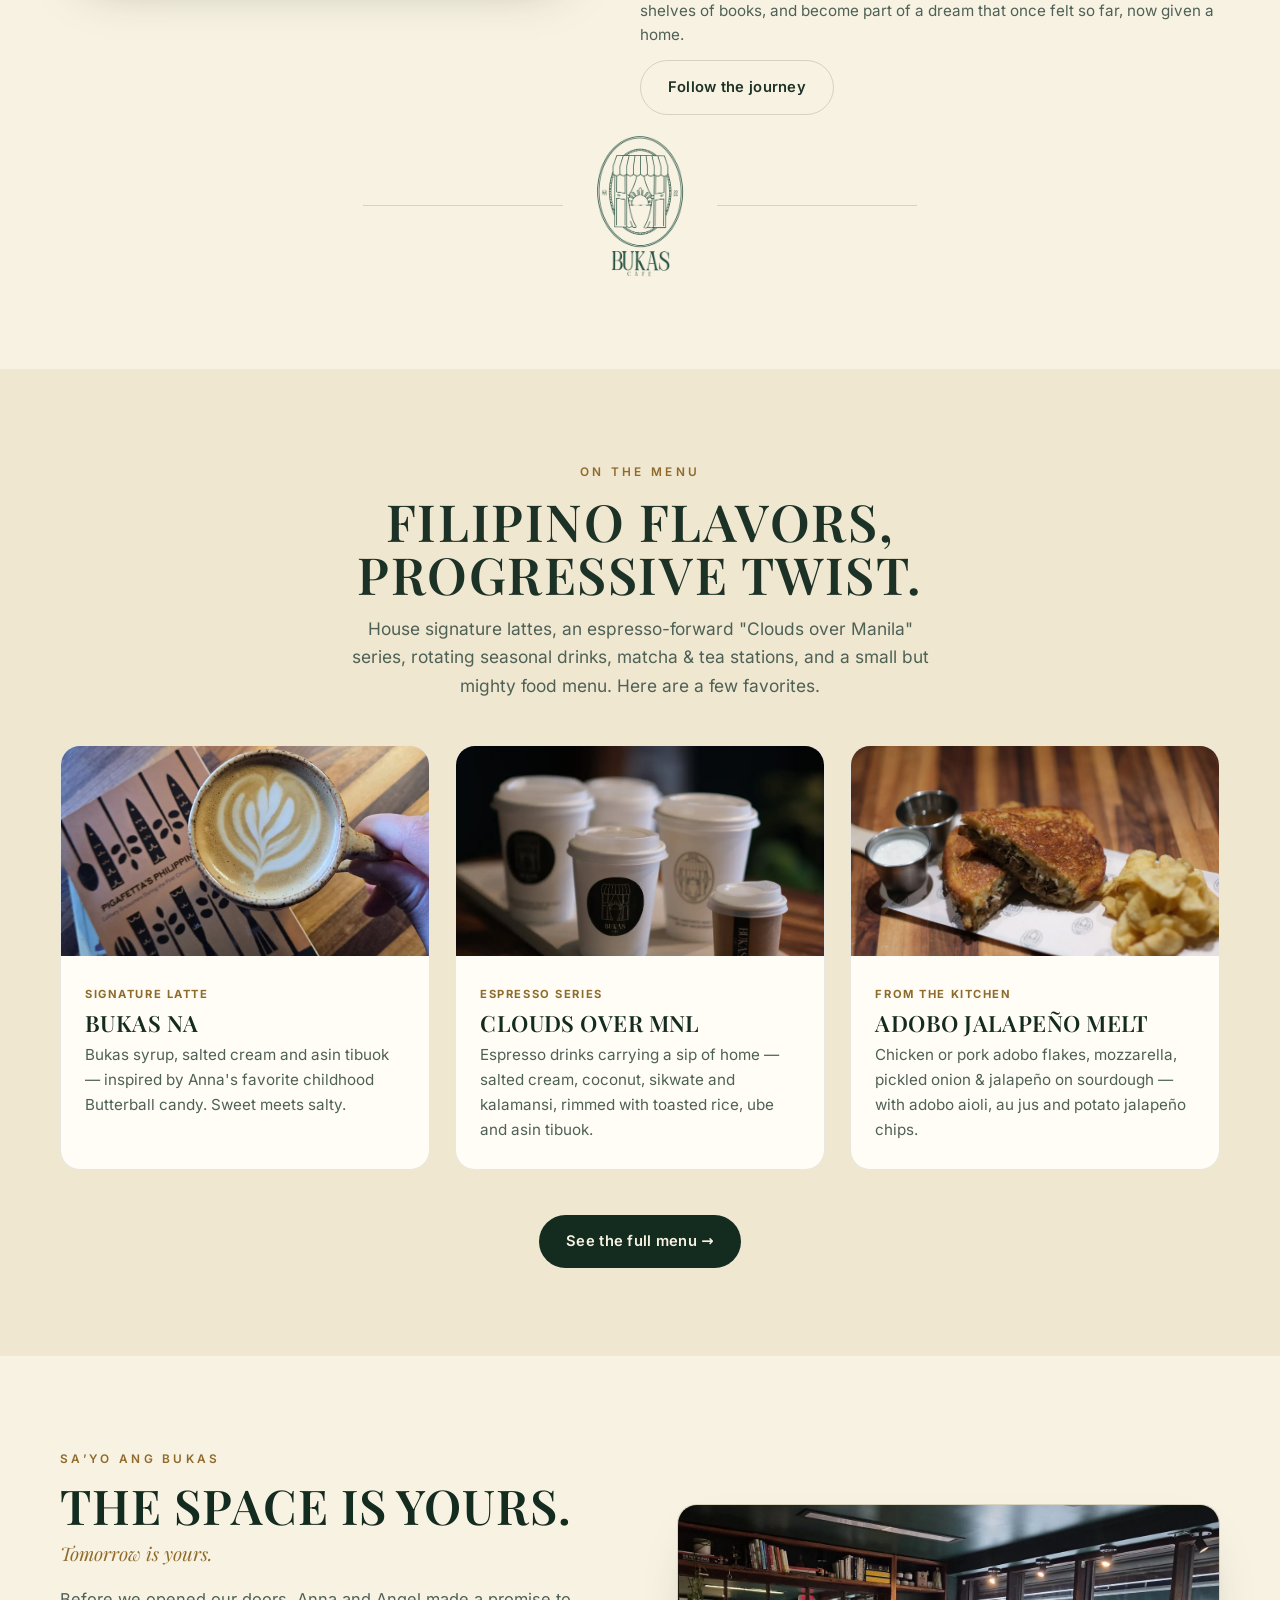
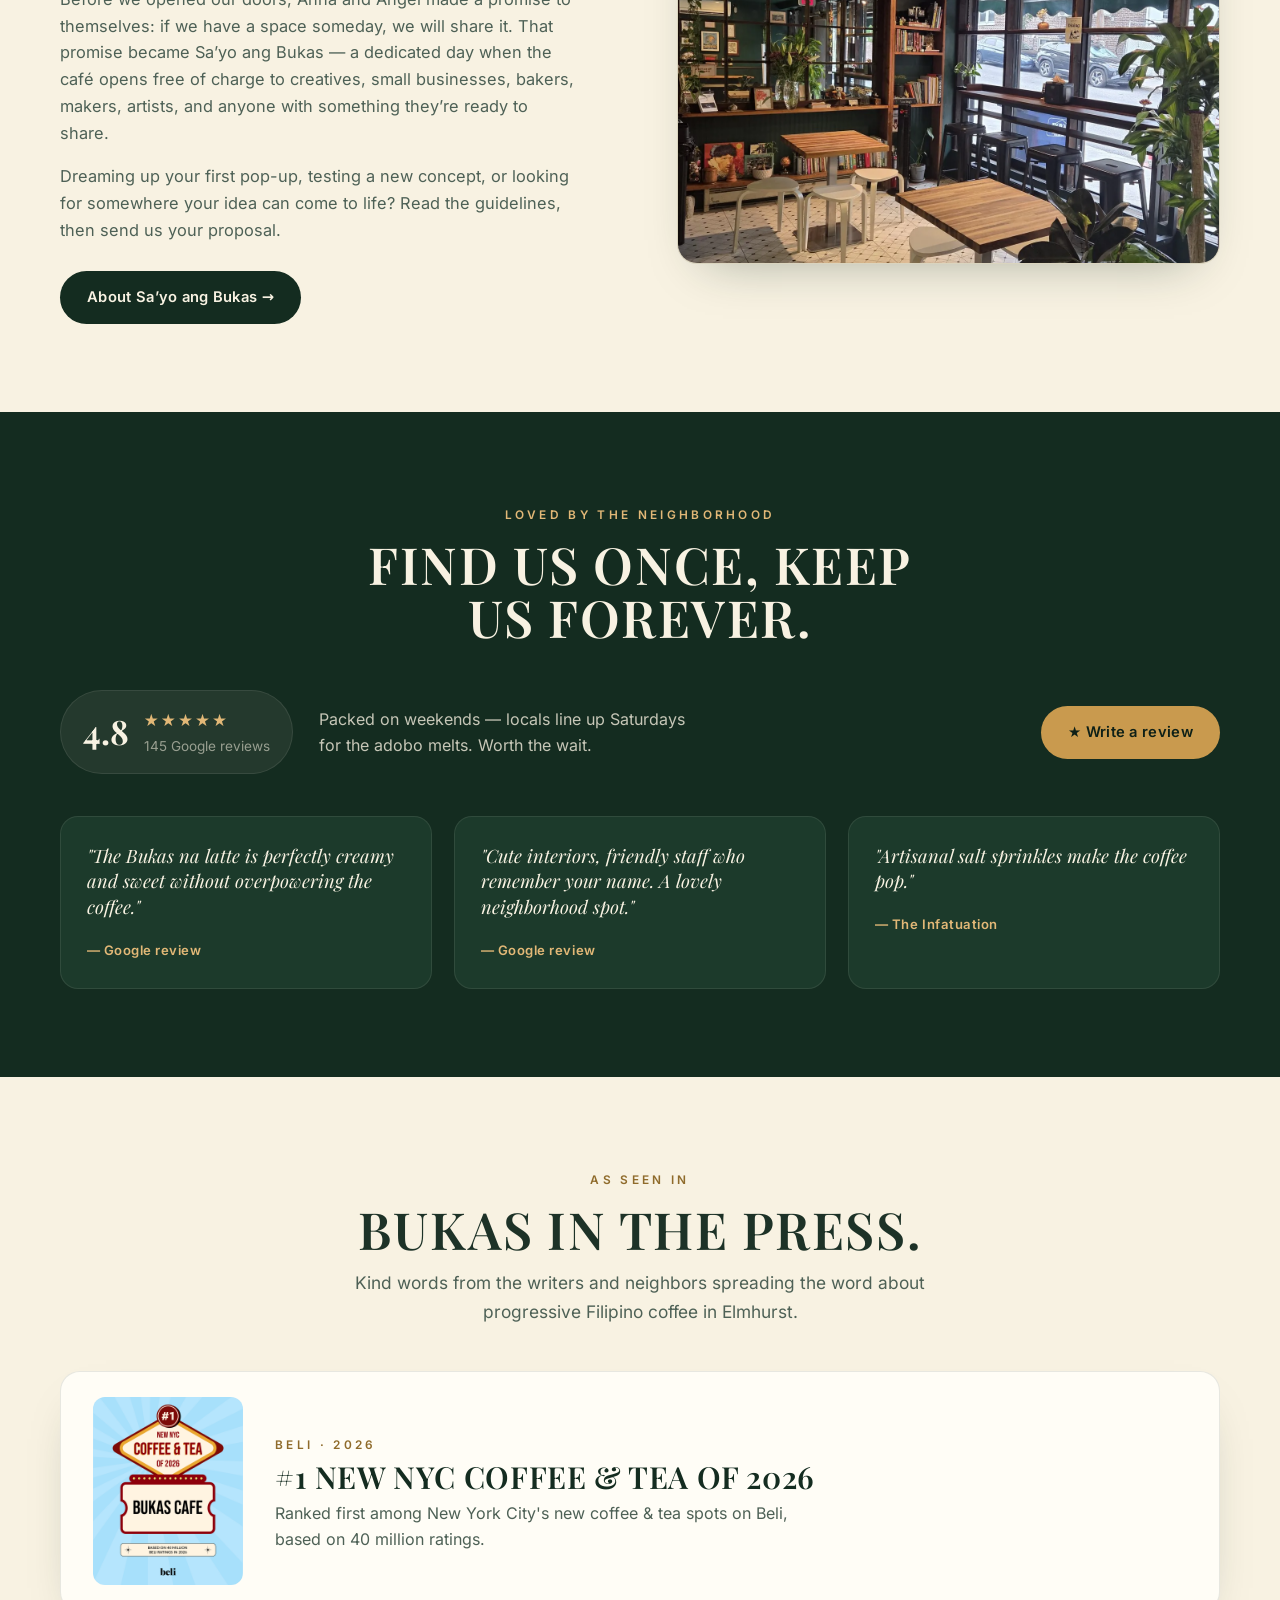
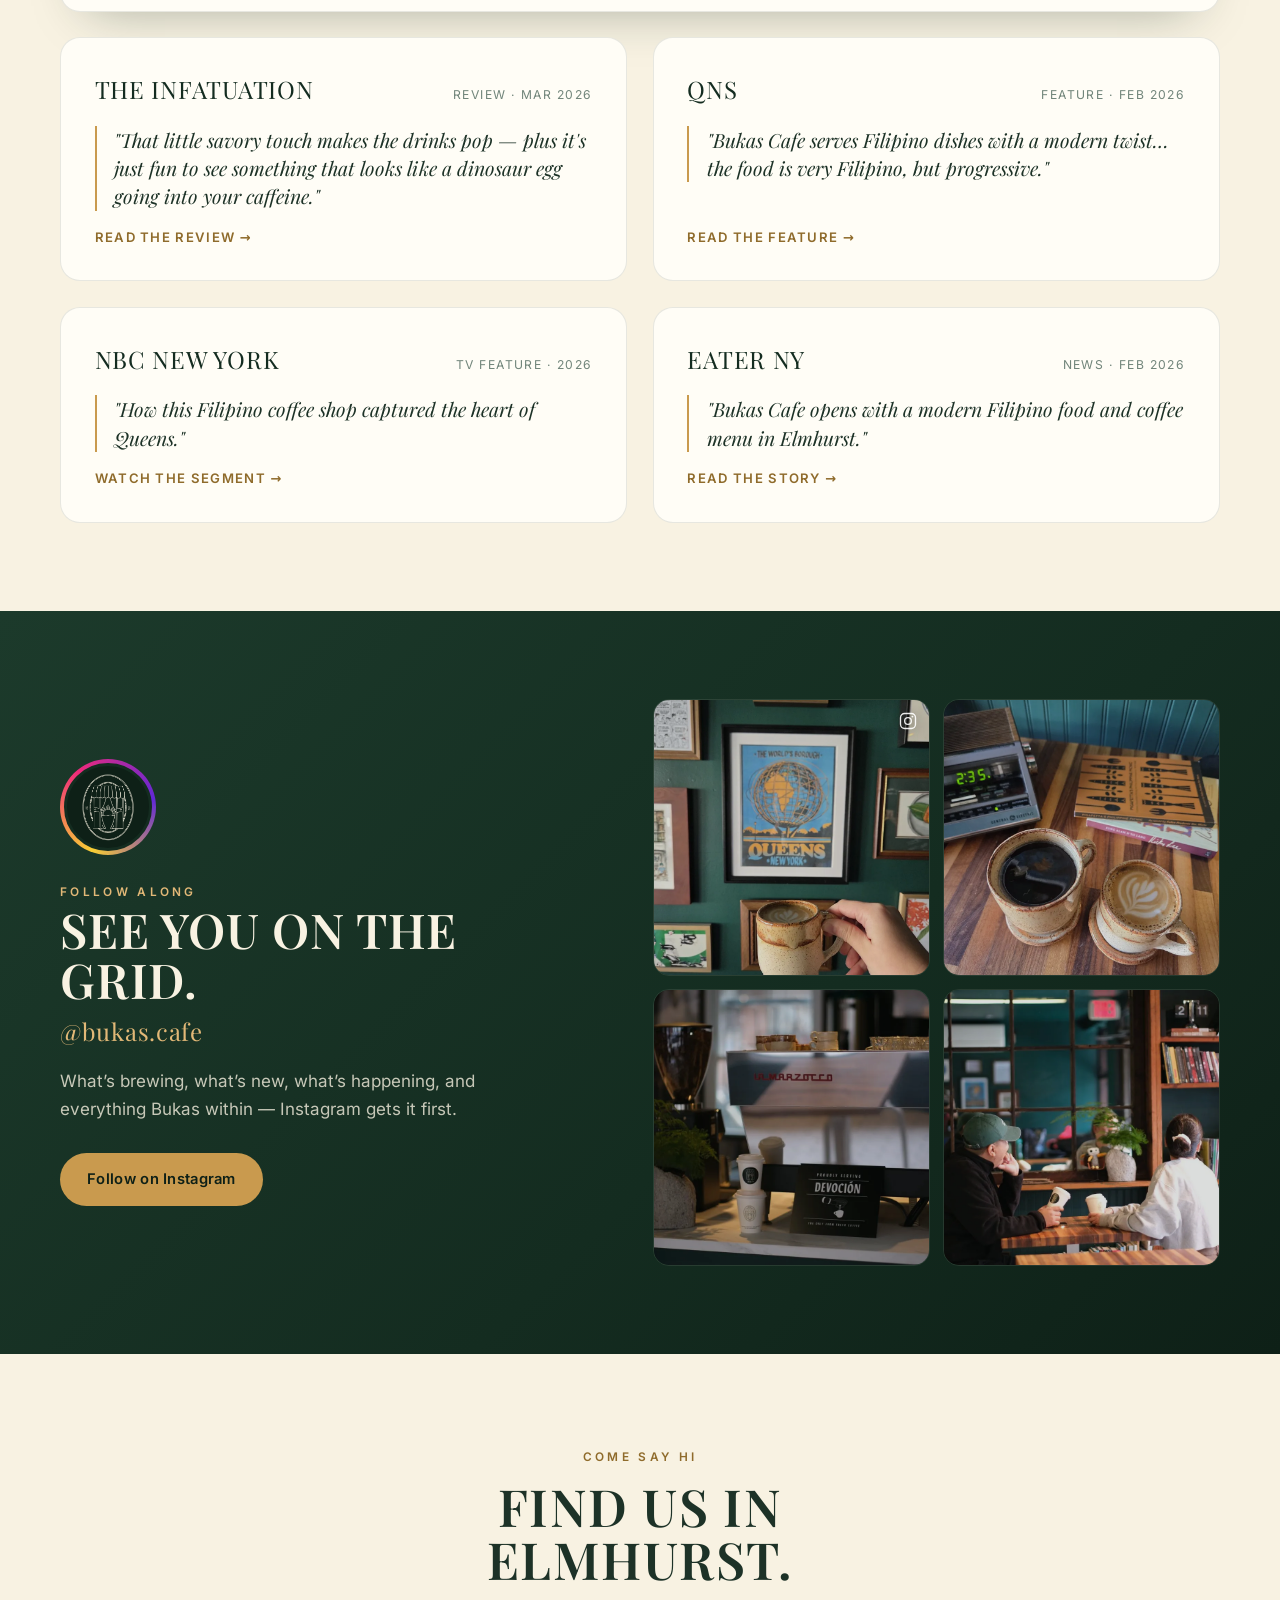
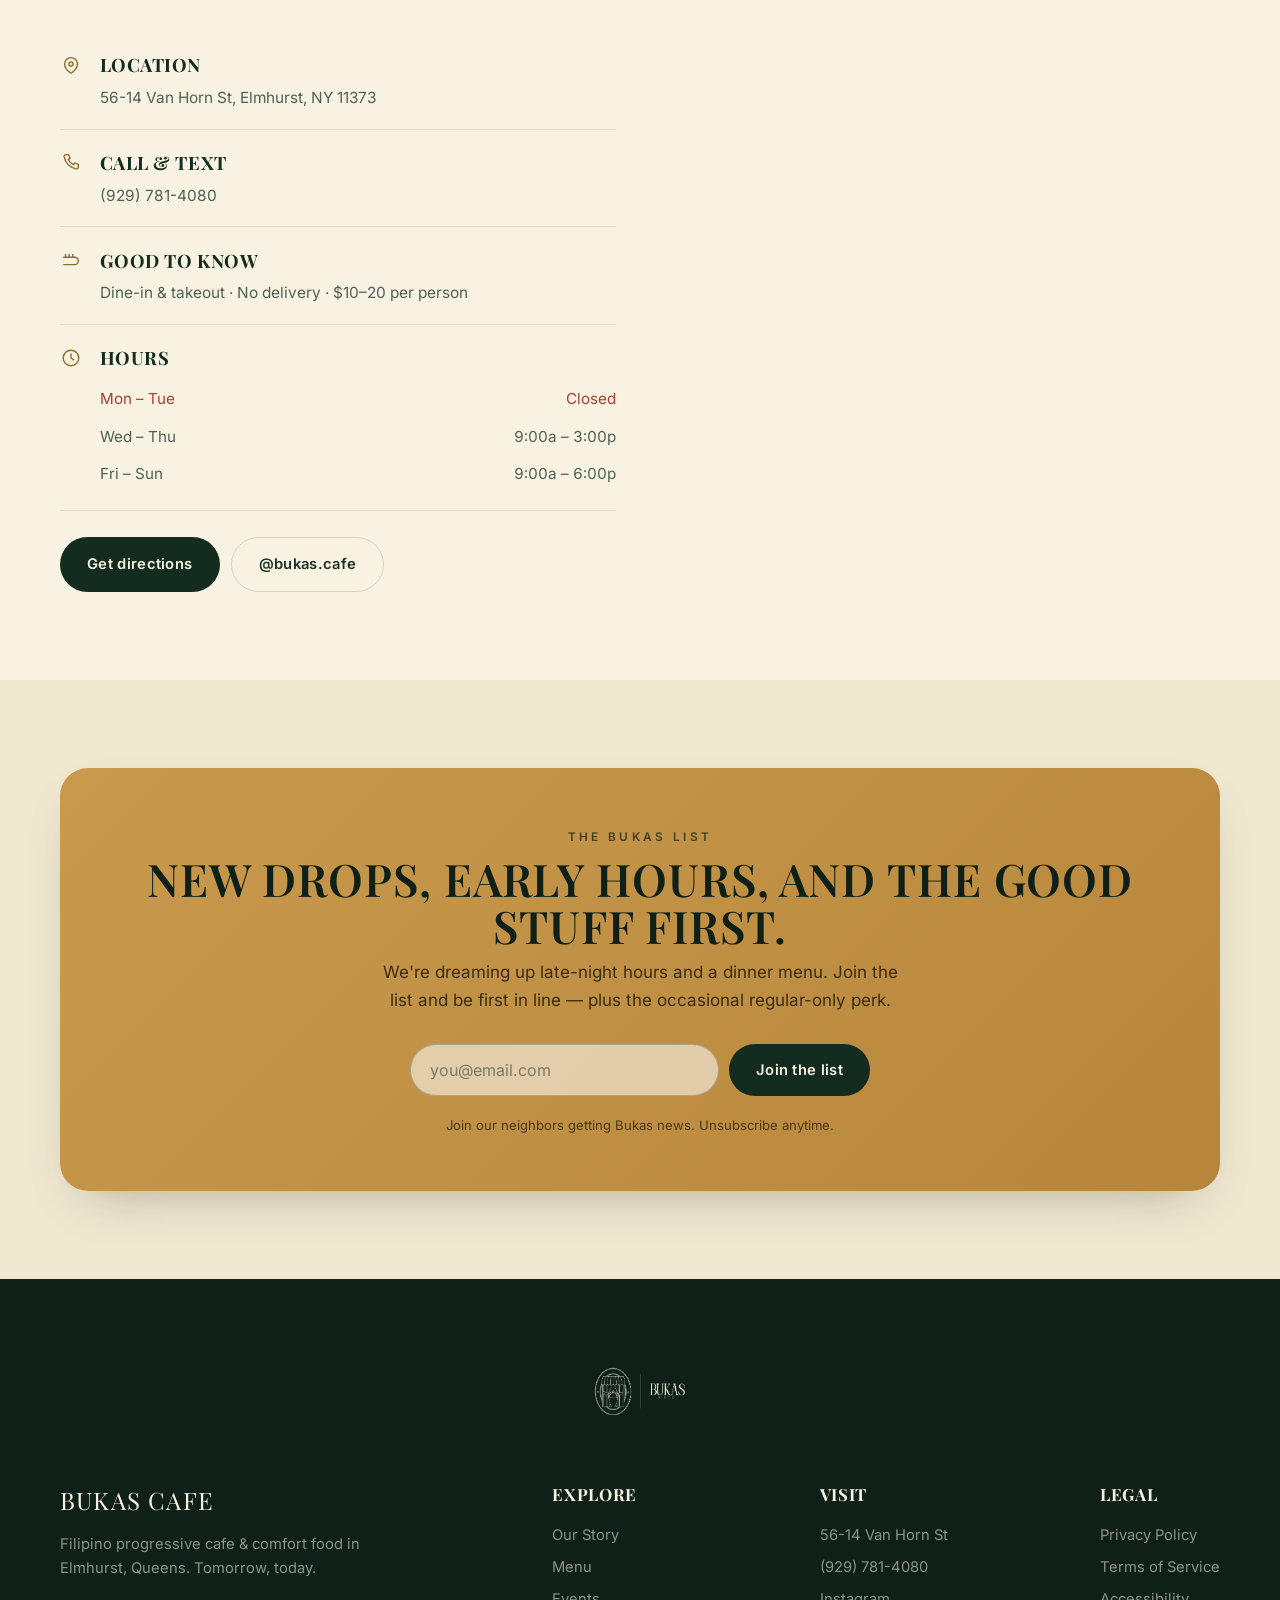
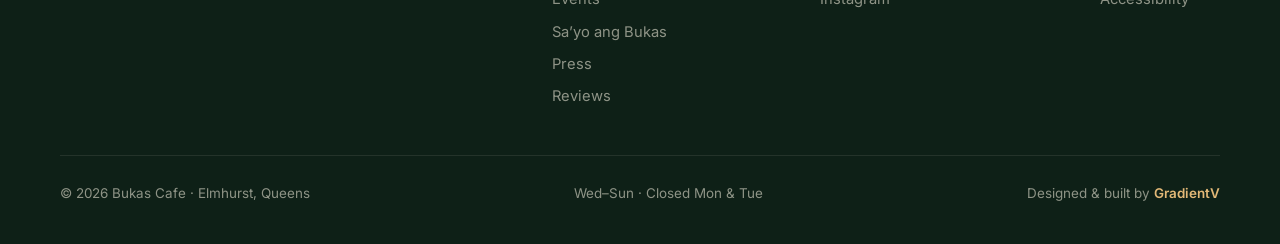
==== commit 612640d3: "Menu revisions, Sa'yo ang Bukas tab, and date-ordered events Client revisions from Angel (8/26) and " ====
--- a/index.html
+++ b/index.html
@@ -145,8 +145,9 @@
       <a href="index.html"><span class="n">01</span>Home</a>
       <a href="menu.html"><span class="n">02</span>Menu</a>
       <a href="events.html"><span class="n">03</span>Events</a>
-      <a href="#press"><span class="n">04</span>Press</a>
-      <a href="#visit"><span class="n">05</span>Contact</a>
+      <a class="ov-long" href="sayo-ang-bukas.html"><span class="n">04</span>Sa’yo ang Bukas</a>
+      <a href="#press"><span class="n">05</span>Press</a>
+      <a href="#visit"><span class="n">06</span>Contact</a>
     </nav>
     <aside class="ov-aside">
       <img src="images/storefront-illustration.jpg" alt="Watercolor illustration of the Bukas Cafe storefront" loading="lazy" />
@@ -254,6 +255,23 @@
   </div>
 </section>
 
+<!-- SA’YO ANG BUKAS -->
+<section id="sayo" class="sayo-band">
+  <div class="wrap sayo-band-grid">
+    <div>
+      <span class="eyebrow">Sa’yo ang Bukas</span>
+      <h2>The space is yours.</h2>
+      <span class="sayo-tagline">Tomorrow is yours.</span>
+      <p>Before we opened our doors, Anna and Angel made a promise to themselves: if we have a space someday, we will share it. That promise became Sa’yo ang Bukas — a dedicated day when the café opens free of charge to creatives, small businesses, bakers, makers, artists, and anyone with something they’re ready to share.</p>
+      <p>Dreaming up your first pop-up, testing a new concept, or looking for somewhere your idea can come to life? Read the guidelines, then send us your proposal.</p>
+      <a class="btn btn-primary" href="sayo-ang-bukas.html">About Sa’yo ang Bukas →</a>
+    </div>
+    <div class="img-slot">
+      <picture><source srcset="images/photo-interior.webp" type="image/webp" /><img src="images/photo-interior.jpg" alt="The Bukas Cafe interior — jade walls, plants and shelves of books" width="1350" height="1800" loading="lazy" decoding="async" /></picture>
+    </div>
+  </div>
+</section>
+
 <!-- REVIEWS -->
 <section id="reviews" class="band-dark">
   <div class="wrap">
@@ -451,6 +469,7 @@
         <a href="#story">Our Story</a>
         <a href="menu.html">Menu</a>
         <a href="events.html">Events</a>
+        <a href="sayo-ang-bukas.html">Sa’yo ang Bukas</a>
         <a href="#press">Press</a>
         <a href="#reviews">Reviews</a>
       </div>
--- a/css/styles.css
+++ b/css/styles.css
@@ -35,7 +35,7 @@
 
 /* dark-context bands flip the ink */
 .hero,.ticker,.band-dark,.ig,footer,
-.menu-hero,.legal-hero,.events-hero{
+.menu-hero,.legal-hero,.events-hero,.sayo-hero{
   --tx:var(--cream);
   --tx-dim:rgba(248,242,226,.78);
   --tx-faint:rgba(248,242,226,.55);
@@ -140,6 +140,10 @@
 .nav-overlay.open nav a:nth-child(3){animation-delay:.18s}
 .nav-overlay.open nav a:nth-child(4){animation-delay:.24s}
 .nav-overlay.open nav a:nth-child(5){animation-delay:.30s}
+.nav-overlay.open nav a:nth-child(6){animation-delay:.36s}
+/* "Sa'yo ang Bukas" is twice the width of the other labels — step it down so
+   it still holds one line on a narrow phone */
+.nav-overlay nav a.ov-long{font-size:clamp(2rem,5vw,3.6rem)}
 @keyframes ov-in{to{opacity:1;transform:translateY(0)}}
 .ov-aside{display:flex;flex-direction:column;gap:1.1rem;align-items:flex-start}
 .ov-aside img{width:min(320px,100%);border-radius:var(--radius);box-shadow:var(--shadow)}
@@ -463,9 +467,80 @@
 .past-head h2{font-size:clamp(1.6rem,3vw,2.2rem);color:var(--green);text-transform:uppercase;
   letter-spacing:.03em;margin-top:.3rem}
 
+/* ============================================== SA'YO ANG BUKAS — POP-UPS */
+.sayo-hero{background:var(--green-deep);color:var(--tx);padding:8rem 0 3.5rem;text-align:center;
+  background-image:radial-gradient(circle at 50% -10%,rgba(201,154,78,.22),rgba(0,0,0,0) 60%)}
+.sayo-hero .sayo-seal{width:104px;height:auto;margin:0 auto 1.3rem;display:block;opacity:.95}
+.sayo-hero h1{font-family:var(--font-display);font-size:clamp(2.4rem,6.4vw,4.2rem);color:var(--cream);
+  margin:.55rem 0 1rem;letter-spacing:.01em}
+.sayo-hero h1 em{font-style:italic;color:var(--gold-2)}
+.sayo-hero p.lead{font-size:1.12rem;color:var(--tx-dim);max-width:50ch;margin:0 auto}
+
+.sayo-page{padding:4.5rem 0 5.5rem}
+.sayo-page .wrap{width:min(820px,92vw)}
+.sayo-page section{padding:0;margin-bottom:4.5rem}
+.sayo-page section:last-child{margin-bottom:0}
+.sayo-story h2{font-size:clamp(1.9rem,4vw,2.7rem);color:var(--green);margin:.7rem 0 1.3rem;
+  text-transform:uppercase;letter-spacing:.02em}
+.sayo-story p{color:var(--tx-dim);font-size:1.02rem;margin-bottom:1rem}
+.sayo-story strong{color:var(--green);font-weight:600}
+.sayo-pull{margin:1.9rem 0;padding:1.5rem 1.7rem;background:var(--cream-2);
+  border-left:3px solid var(--gold);border-radius:0 16px 16px 0;
+  font-family:var(--font-display);font-style:italic;line-height:1.4;color:var(--green);
+  font-size:clamp(1.18rem,2.6vw,1.5rem)}
+.sayo-story p.sayo-sign{text-align:center;margin:2.4rem 0 0;font-family:var(--font-display);
+  font-style:italic;font-size:clamp(1.6rem,4vw,2.4rem);color:var(--green);line-height:1.2}
+
+/* the expandable "A Few Things to Know" list */
+.faq-list{display:flex;flex-direction:column;gap:.7rem}
+.faq-item{background:var(--paper);border:1px solid var(--line-soft);border-radius:16px;
+  transition:border-color .25s ease,box-shadow .25s ease}
+.faq-item[open]{border-color:var(--line);box-shadow:var(--shadow)}
+.faq-item summary{list-style:none;cursor:pointer;display:flex;align-items:flex-start;gap:1rem;
+  padding:1.1rem 1.4rem;font-family:var(--font-display);font-size:1.14rem;font-weight:600;
+  color:var(--green);line-height:1.35;transition:color .2s ease}
+.faq-item summary::-webkit-details-marker{display:none}
+.faq-item summary:hover{color:var(--gold-deep)}
+.faq-item summary:focus-visible{outline:2px solid var(--gold);outline-offset:-2px;border-radius:16px}
+.faq-item summary::after{content:"";flex:0 0 10px;width:10px;height:10px;margin-left:auto;margin-top:.4rem;
+  border-right:2px solid var(--gold-deep);border-bottom:2px solid var(--gold-deep);
+  transform:rotate(45deg);transition:transform .25s ease}
+.faq-item[open] summary::after{transform:rotate(-135deg);margin-top:.62rem}
+.faq-body{padding:0 1.4rem 1.25rem;color:var(--tx-dim);font-size:.97rem}
+.faq-body p + p{margin-top:.65rem}
+.faq-body strong{color:var(--green);font-weight:600}
+.faq-close{margin-top:2rem;padding:1.5rem 1.7rem;background:var(--cream-2);border-radius:16px;
+  color:var(--tx-dim);font-size:1rem;text-align:center}
+.faq-close strong{color:var(--green);font-weight:600}
+
+/* the send-us-your-idea card */
+.sayo-apply{--tx:var(--cream);--tx-dim:rgba(248,242,226,.78);--line:rgba(248,242,226,.16);
+  background:var(--green);color:var(--cream);border-radius:var(--radius);text-align:center;
+  padding:clamp(1.9rem,4.5vw,3rem)}
+.sayo-apply h2{font-size:clamp(1.6rem,3.4vw,2.3rem);color:var(--cream);margin-bottom:.7rem;
+  text-transform:uppercase;letter-spacing:.02em}
+.sayo-apply p{color:var(--tx-dim);max-width:52ch;margin:0 auto 1rem}
+.sayo-subject{display:block;width:fit-content;max-width:100%;margin:1.2rem auto 1.6rem;
+  background:rgba(248,242,226,.07);border:1px dashed rgba(248,242,226,.32);border-radius:12px;
+  padding:.8rem 1.15rem;color:var(--gold-2);line-height:1.5;
+  font-family:ui-monospace,SFMono-Regular,Menlo,monospace;font-size:.88rem}
+.sayo-subject b{display:block;font-family:var(--font-body);font-size:.68rem;font-weight:700;
+  letter-spacing:.2em;text-transform:uppercase;color:var(--tx-faint);margin-bottom:.35rem}
+
+/* home-page teaser band */
+.sayo-band-grid{display:grid;grid-template-columns:1.02fr .98fr;gap:3.2rem;align-items:center}
+.sayo-band .img-slot{min-height:360px}
+.sayo-band h2{font-size:clamp(2rem,4.2vw,3rem);color:var(--green);margin:.6rem 0 .5rem;
+  text-transform:uppercase;letter-spacing:.02em}
+.sayo-band .sayo-tagline{display:block;font-family:var(--font-display);font-style:italic;
+  font-size:1.18rem;color:var(--gold-deep);margin-bottom:1rem}
+.sayo-band p{color:var(--tx-dim);font-size:1.02rem;margin-bottom:1rem;max-width:52ch}
+.sayo-band .btn{margin-top:.7rem}
+
 /* ============================================================== RESPONSIVE */
 @media(max-width:920px){
-  .story-grid,.visit-grid,.ig-grid{grid-template-columns:1fr;gap:2.4rem}
+  .story-grid,.visit-grid,.ig-grid,.sayo-band-grid{grid-template-columns:1fr;gap:2.4rem}
+  .sayo-band .img-slot{min-height:280px}
   .menu-grid,.quotes,.press-grid{grid-template-columns:1fr}
   .story-grid .img-slot{min-height:320px;margin-top:0}
   .ov-grid{grid-template-columns:1fr;gap:2rem;padding:6rem 0 3rem;text-align:left}
@@ -490,6 +565,10 @@
   .award-band{flex-direction:column;text-align:center;padding:1.6rem 1.4rem}
   .award-band p{max-width:none}
   .nav-overlay nav a{font-size:clamp(1.9rem,9vw,2.6rem)}
+  .nav-overlay nav a.ov-long{font-size:clamp(1.55rem,7vw,2.6rem)}
+  .sayo-page section{margin-bottom:3.4rem}
+  .faq-item summary{padding:1rem 1.15rem;font-size:1.05rem;gap:.8rem}
+  .faq-body{padding:0 1.15rem 1.1rem}
 }
 @media(max-width:520px){
   /* "Events & Pop-Ups" measures 10.4em at .05em tracking — cap the size to
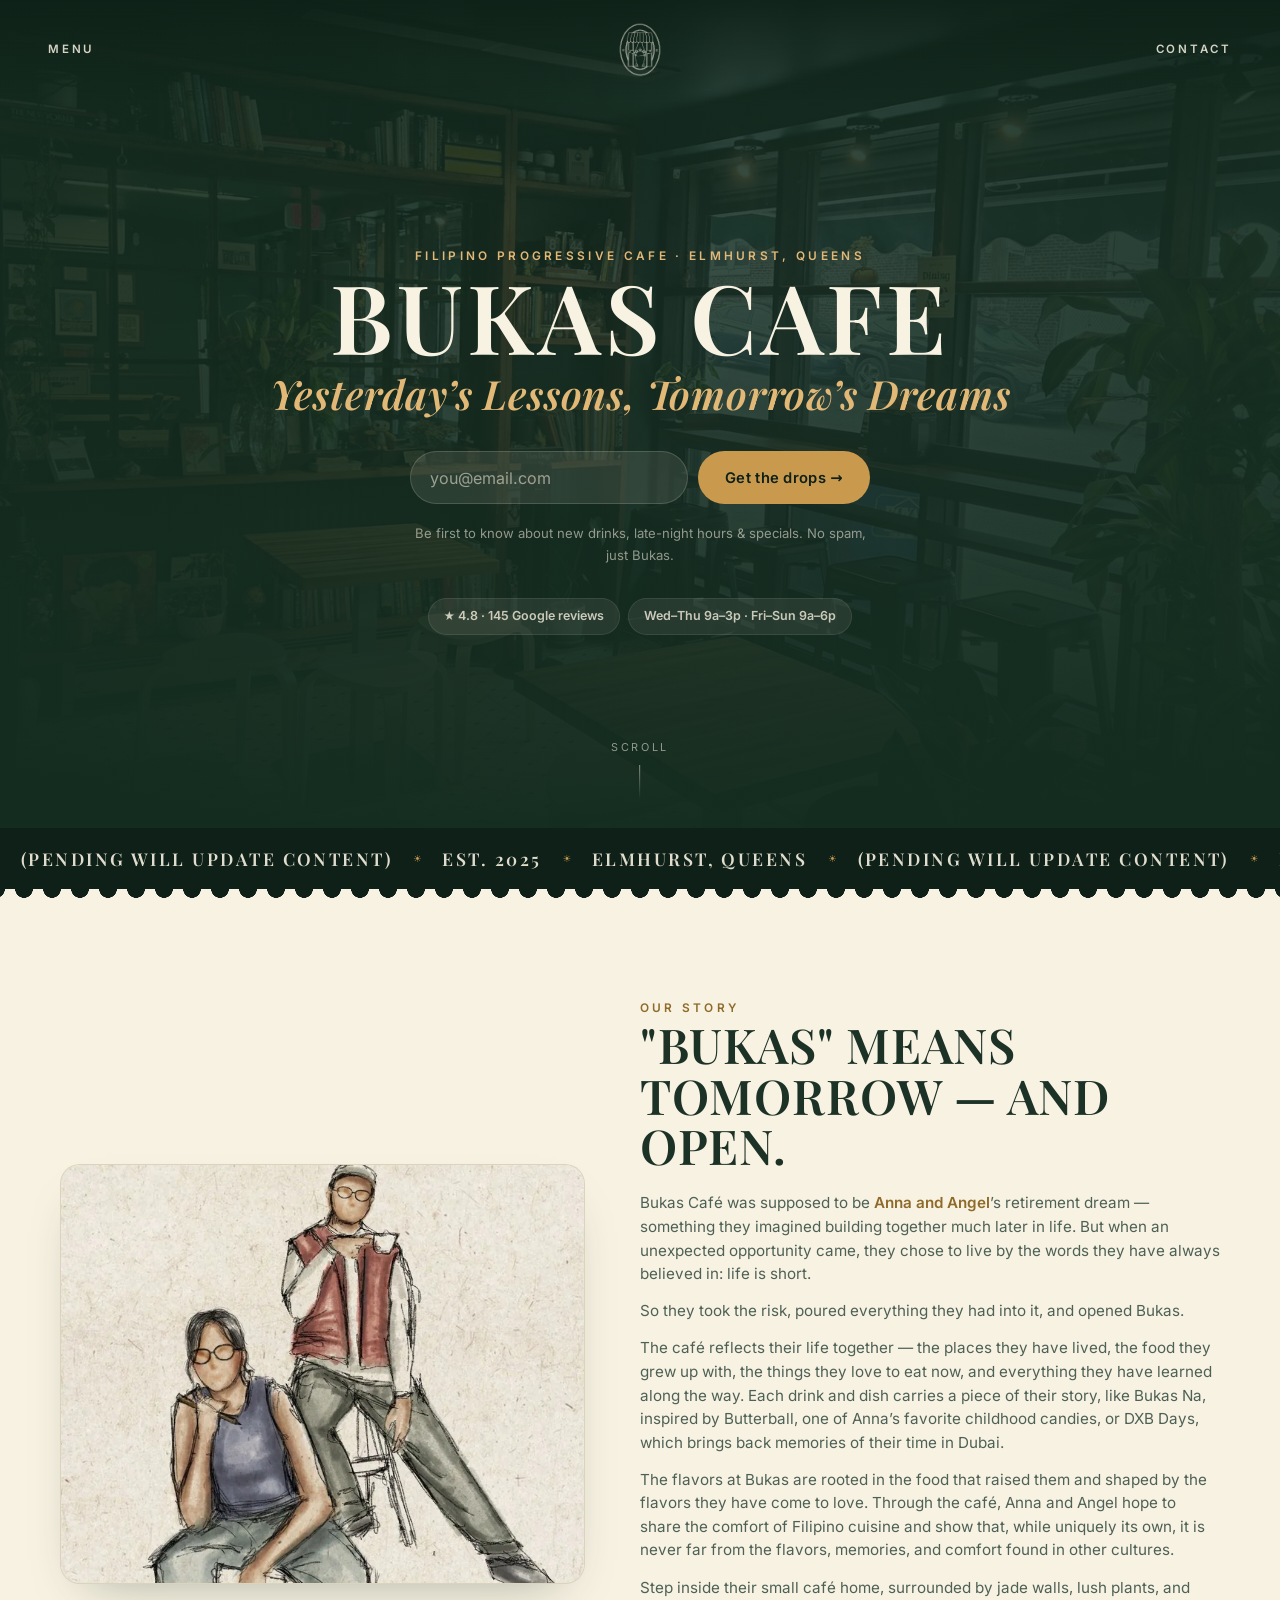
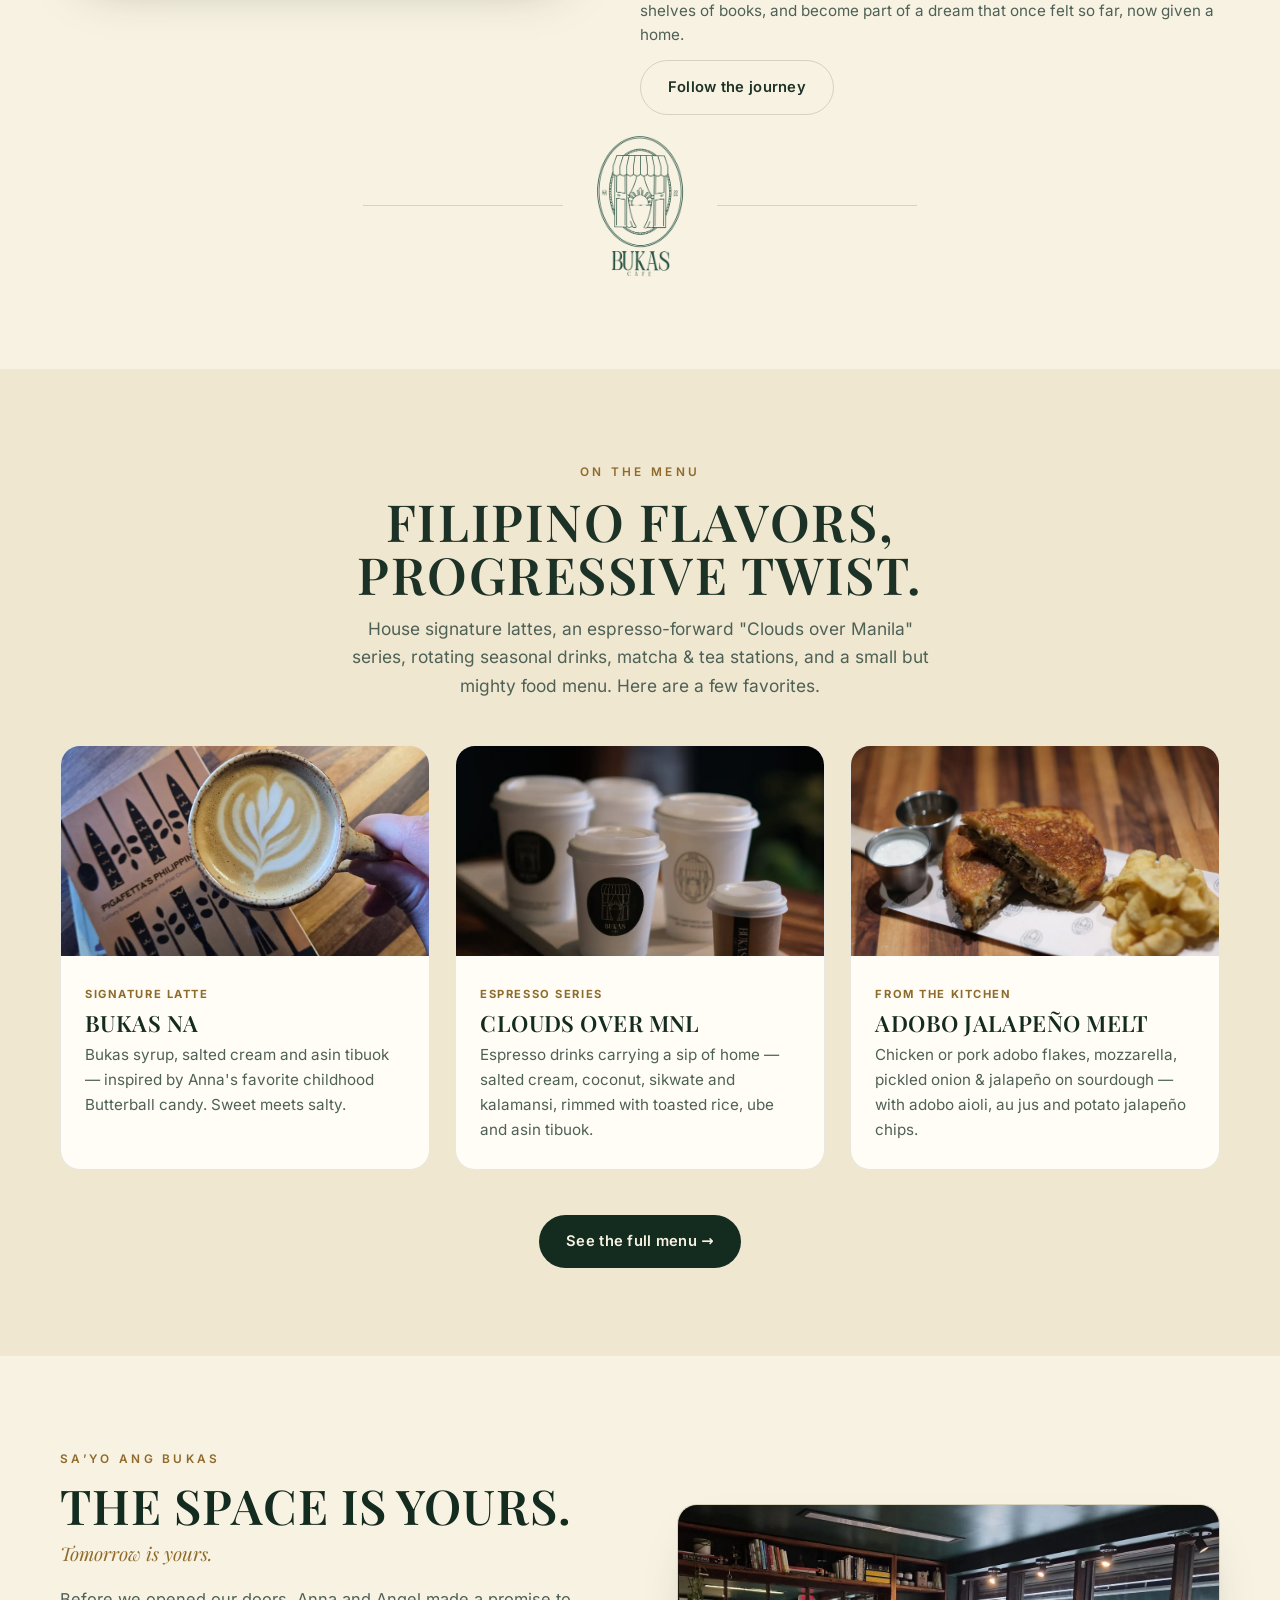
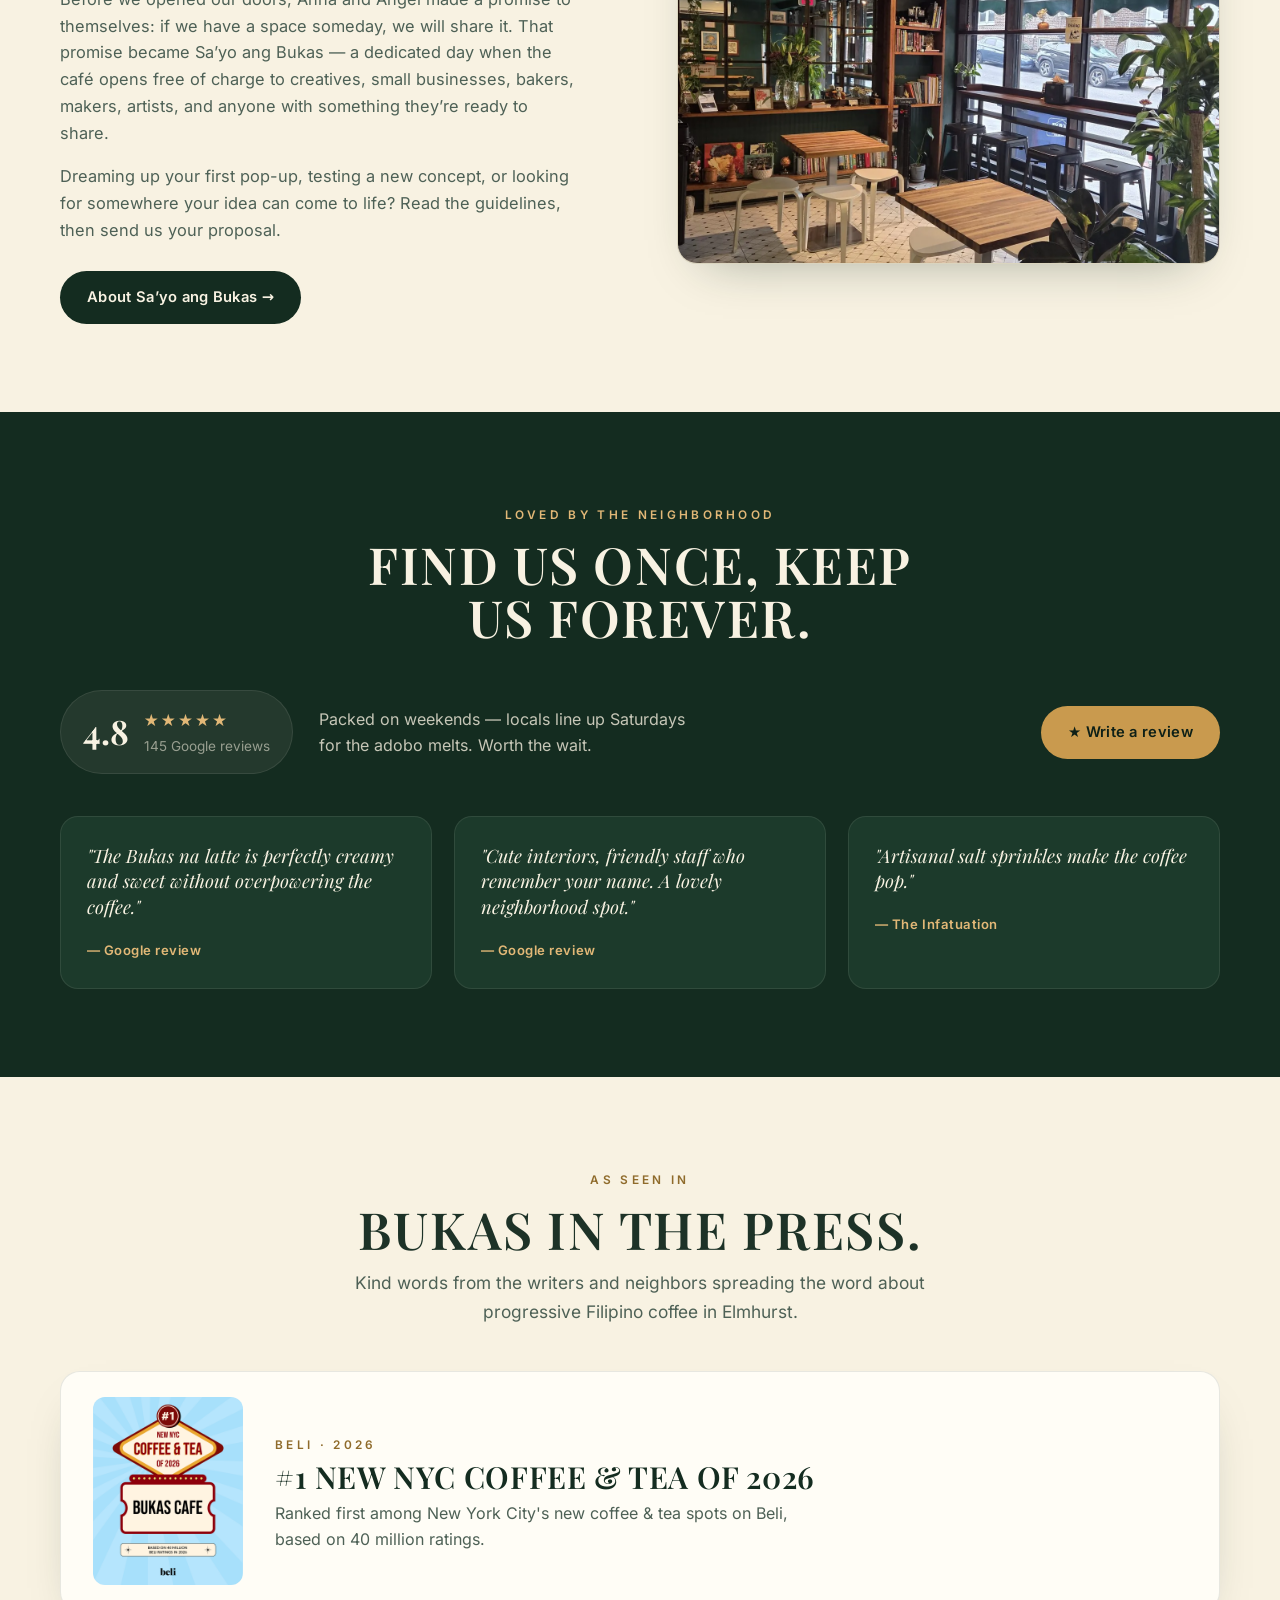
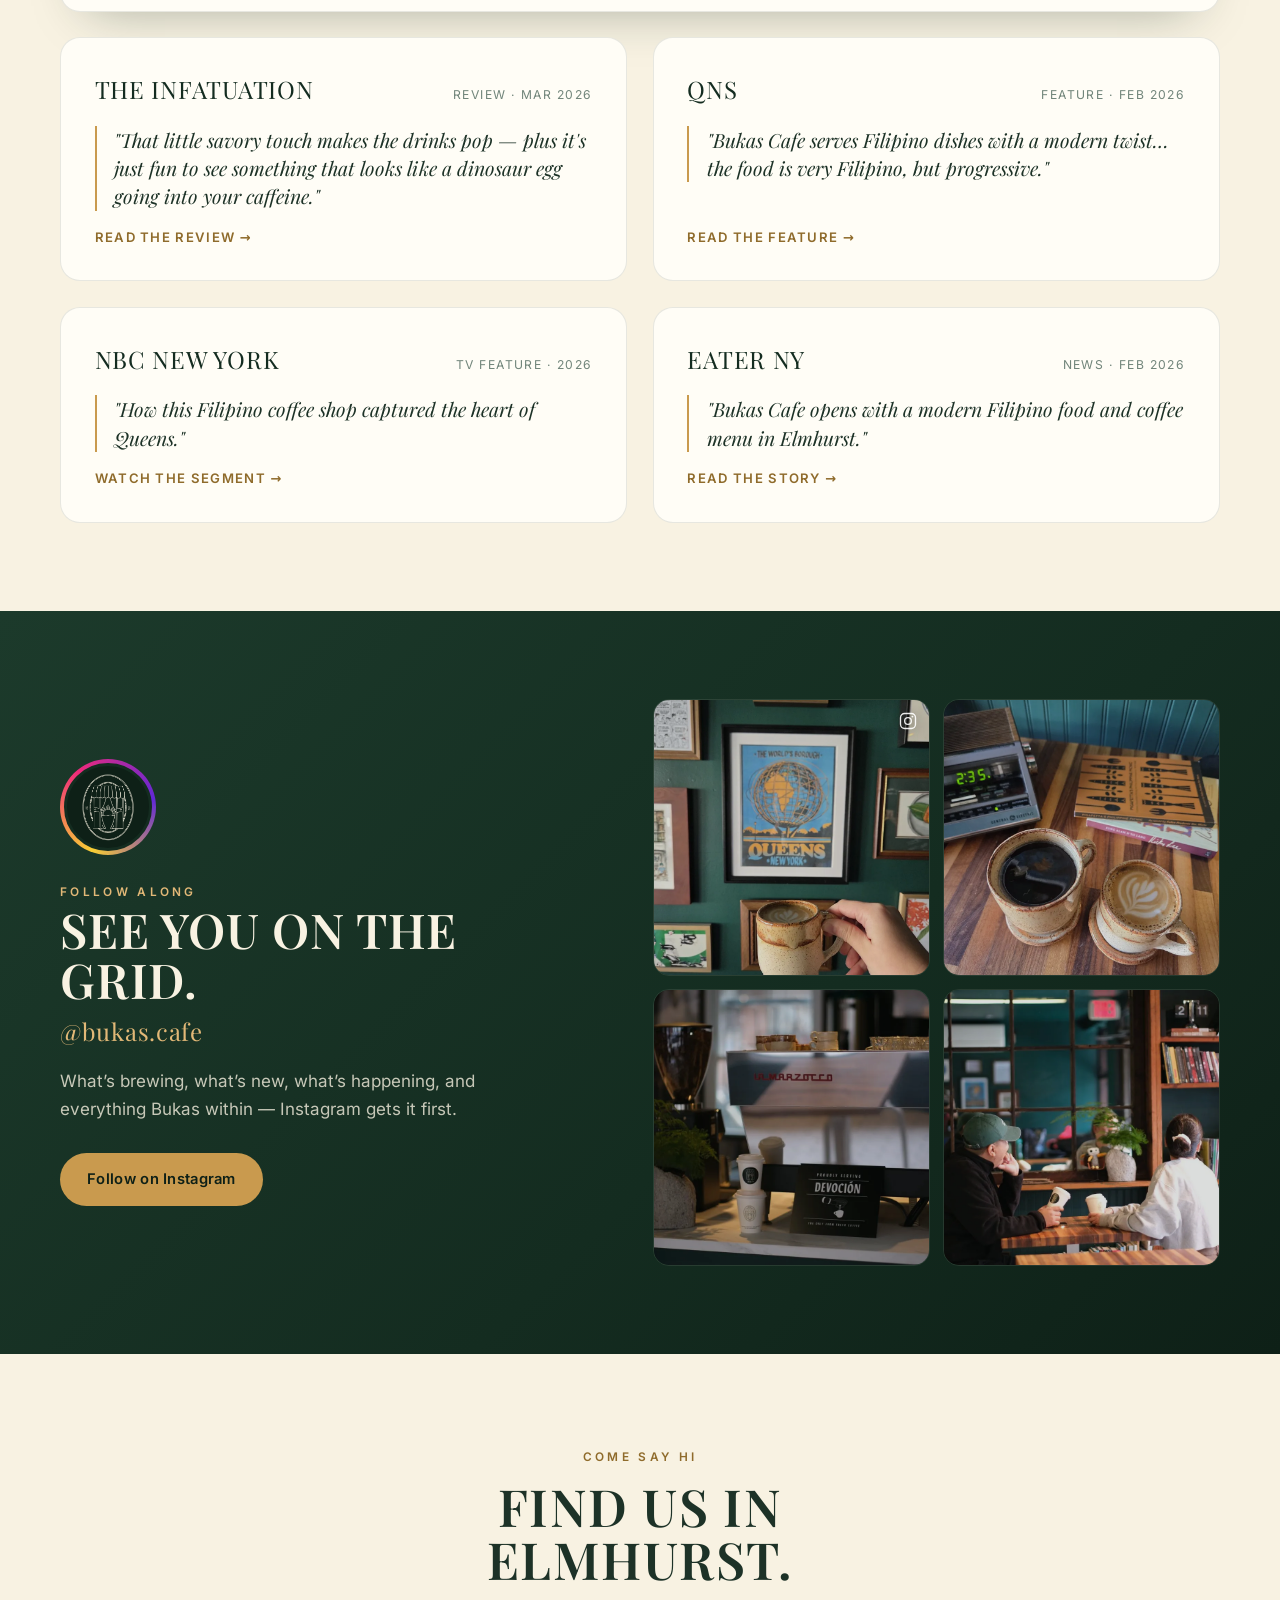
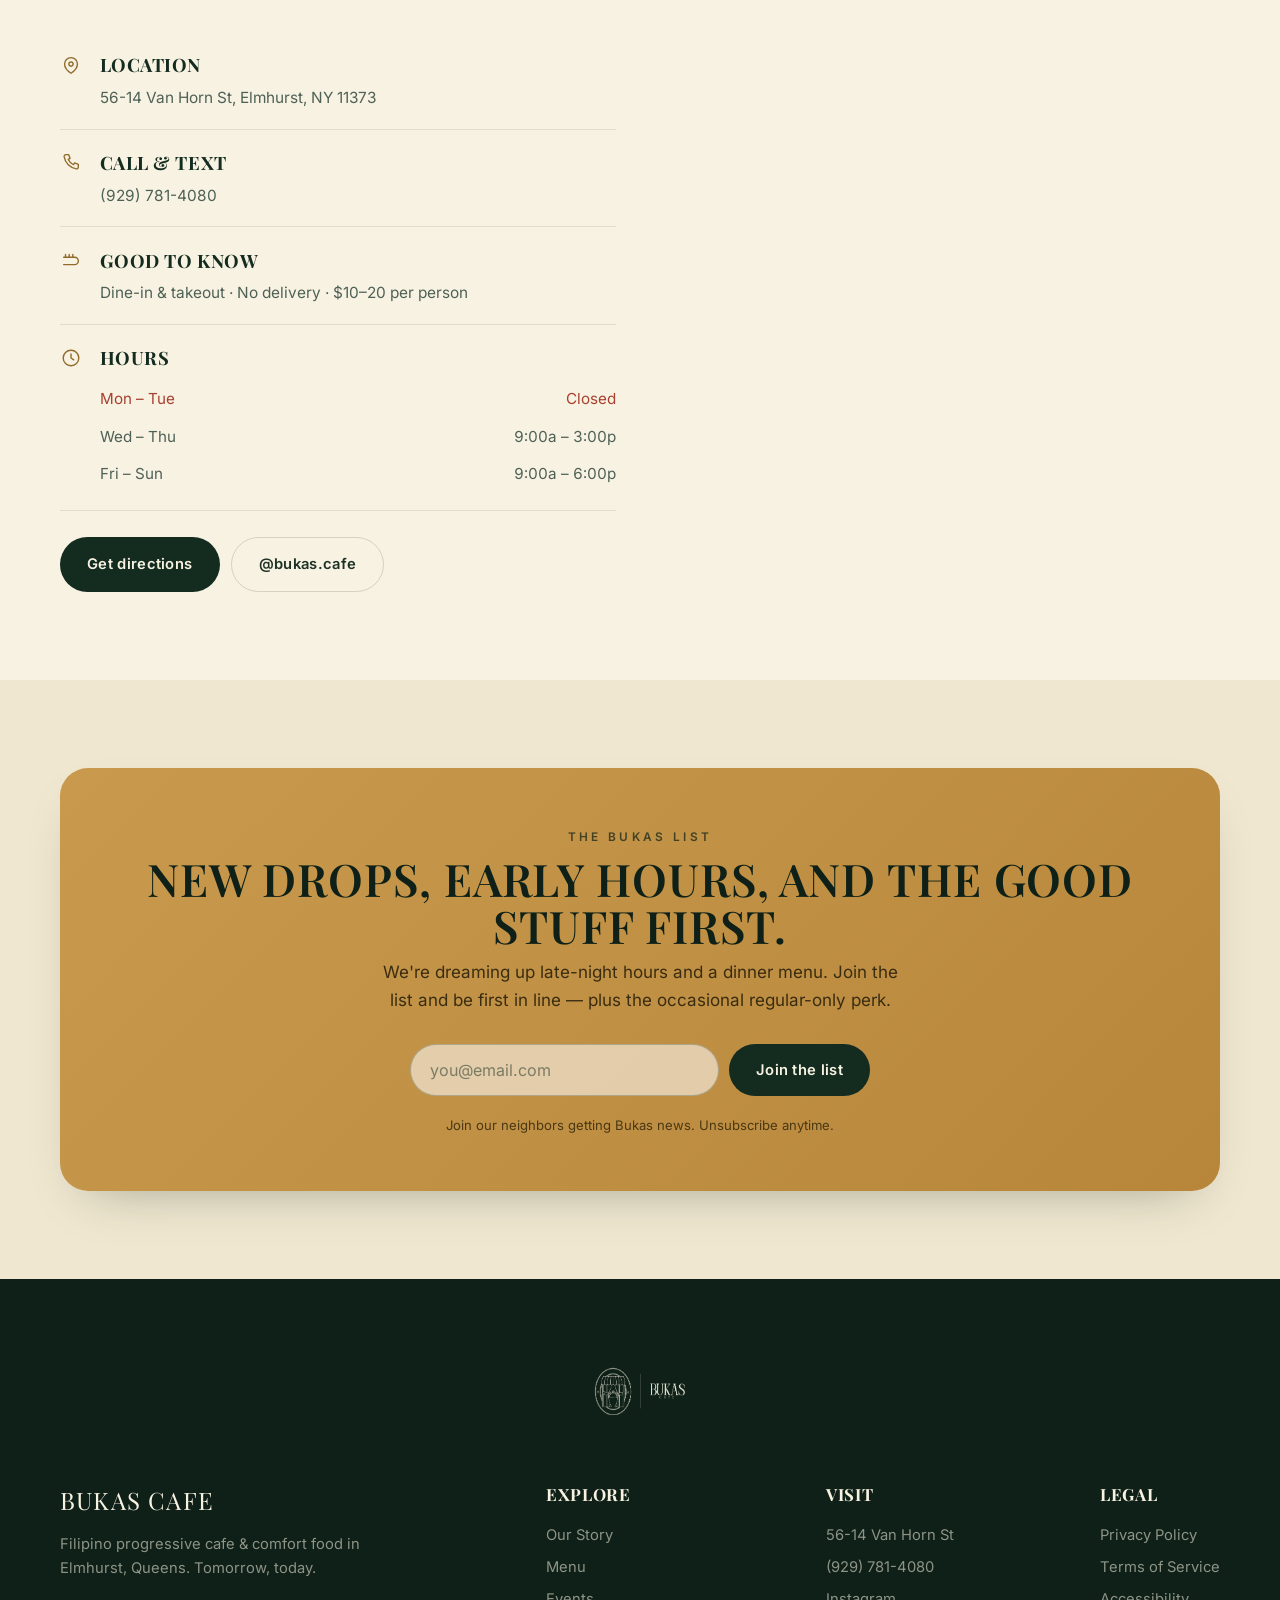
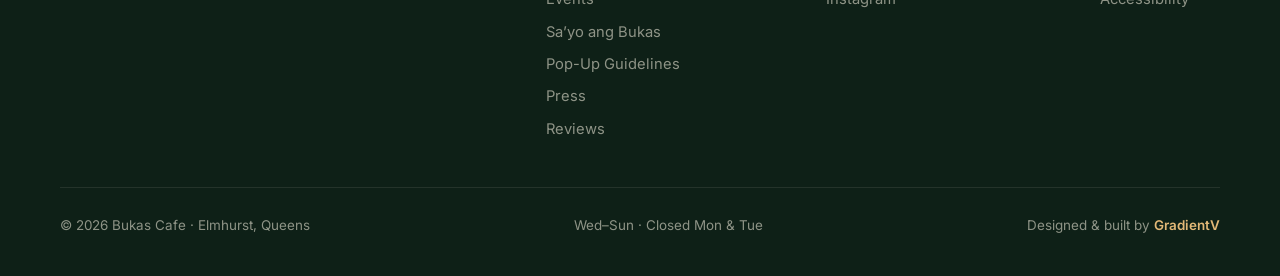
==== commit e6052f64: "Restructuring Sayo and Bukas into story and guidelines page." ====
--- a/index.html
+++ b/index.html
@@ -470,6 +470,7 @@
         <a href="menu.html">Menu</a>
         <a href="events.html">Events</a>
         <a href="sayo-ang-bukas.html">Sa’yo ang Bukas</a>
+        <a href="sayo-ang-bukas-guidelines.html">Pop-Up Guidelines</a>
         <a href="#press">Press</a>
         <a href="#reviews">Reviews</a>
       </div>
--- a/css/styles.css
+++ b/css/styles.css
@@ -478,6 +478,8 @@
 
 .sayo-page{padding:4.5rem 0 5.5rem}
 .sayo-page .wrap{width:min(820px,92vw)}
+/* cancels the global section padding. NOTE: this is (0,1,1), so any padded
+   component inside .sayo-page needs a .sayo-page prefix to outrank it */
 .sayo-page section{padding:0;margin-bottom:4.5rem}
 .sayo-page section:last-child{margin-bottom:0}
 .sayo-story h2{font-size:clamp(1.9rem,4vw,2.7rem);color:var(--green);margin:.7rem 0 1.3rem;
@@ -509,14 +511,11 @@
 .faq-body{padding:0 1.4rem 1.25rem;color:var(--tx-dim);font-size:.97rem}
 .faq-body p + p{margin-top:.65rem}
 .faq-body strong{color:var(--green);font-weight:600}
-.faq-close{margin-top:2rem;padding:1.5rem 1.7rem;background:var(--cream-2);border-radius:16px;
-  color:var(--tx-dim);font-size:1rem;text-align:center}
-.faq-close strong{color:var(--green);font-weight:600}
 
 /* the send-us-your-idea card */
-.sayo-apply{--tx:var(--cream);--tx-dim:rgba(248,242,226,.78);--line:rgba(248,242,226,.16);
+.sayo-page .sayo-apply{--tx:var(--cream);--tx-dim:rgba(248,242,226,.78);--line:rgba(248,242,226,.16);
   background:var(--green);color:var(--cream);border-radius:var(--radius);text-align:center;
-  padding:clamp(1.9rem,4.5vw,3rem)}
+  padding:clamp(2.2rem,4.5vw,3.2rem)}
 .sayo-apply h2{font-size:clamp(1.6rem,3.4vw,2.3rem);color:var(--cream);margin-bottom:.7rem;
   text-transform:uppercase;letter-spacing:.02em}
 .sayo-apply p{color:var(--tx-dim);max-width:52ch;margin:0 auto 1rem}
@@ -526,6 +525,13 @@
   font-family:ui-monospace,SFMono-Regular,Menlo,monospace;font-size:.88rem}
 .sayo-subject b{display:block;font-family:var(--font-body);font-size:.68rem;font-weight:700;
   letter-spacing:.2em;text-transform:uppercase;color:var(--tx-faint);margin-bottom:.35rem}
+
+/* the route into the guidelines page */
+.sayo-page .sayo-next{text-align:center;background:var(--cream-2);border-radius:var(--radius);
+  padding:clamp(2.2rem,4.5vw,3.2rem)}
+.sayo-next h2{font-size:clamp(1.6rem,3.4vw,2.3rem);color:var(--green);margin-bottom:.6rem;
+  text-transform:uppercase;letter-spacing:.02em}
+.sayo-next p{color:var(--tx-dim);max-width:48ch;margin:0 auto 1.6rem}
 
 /* home-page teaser band */
 .sayo-band-grid{display:grid;grid-template-columns:1.02fr .98fr;gap:3.2rem;align-items:center}
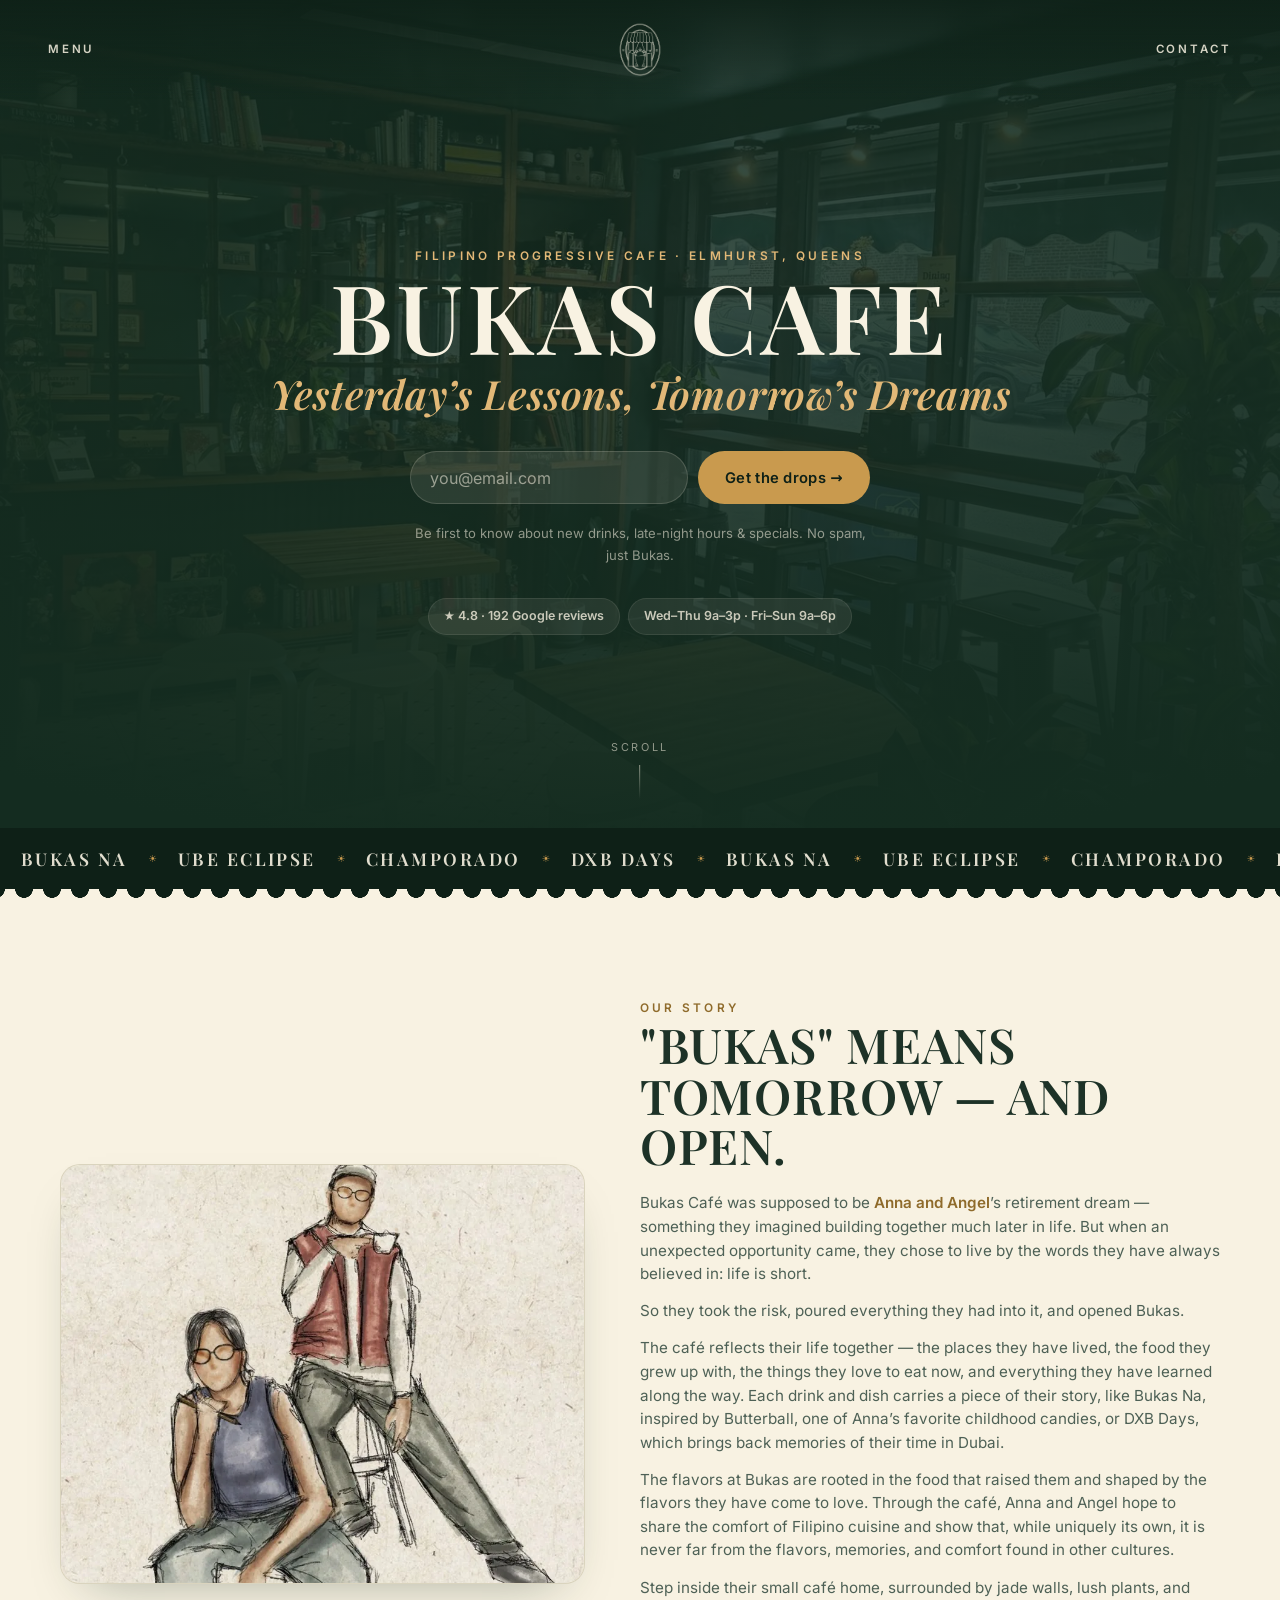
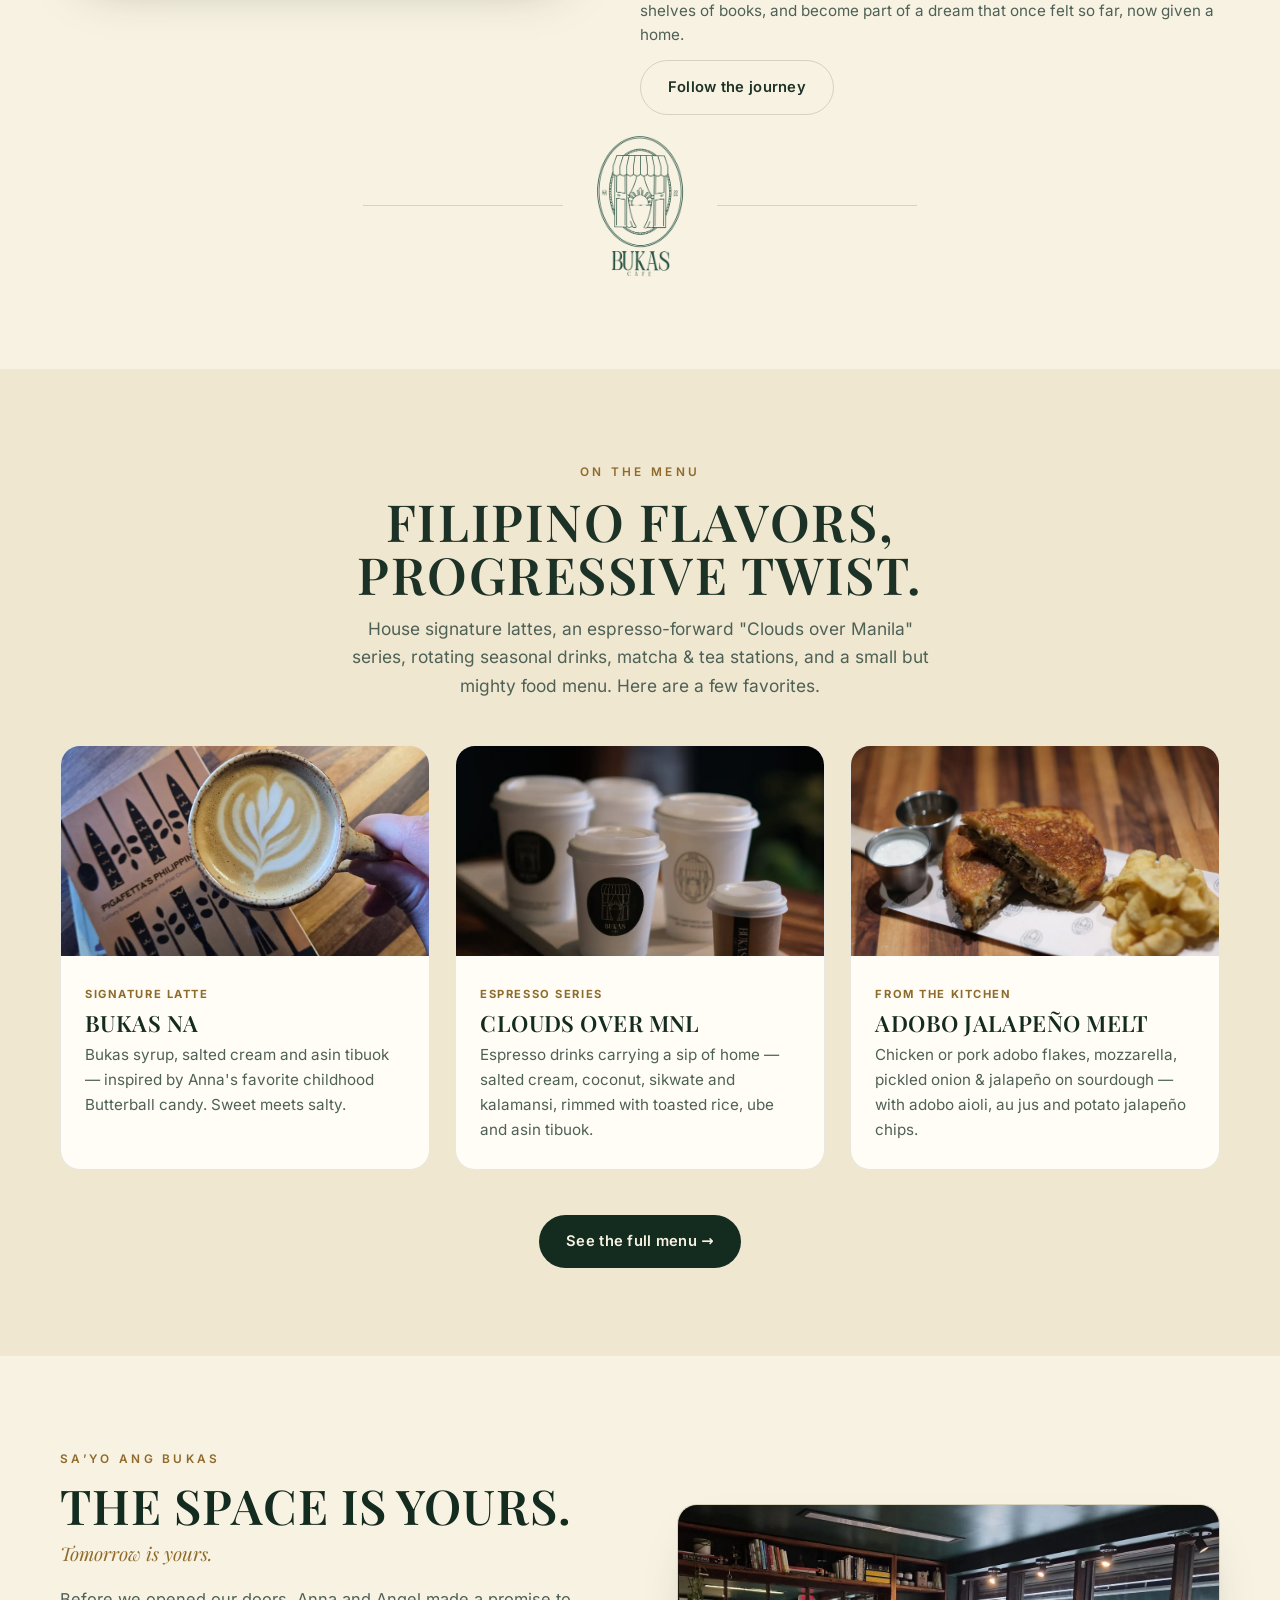
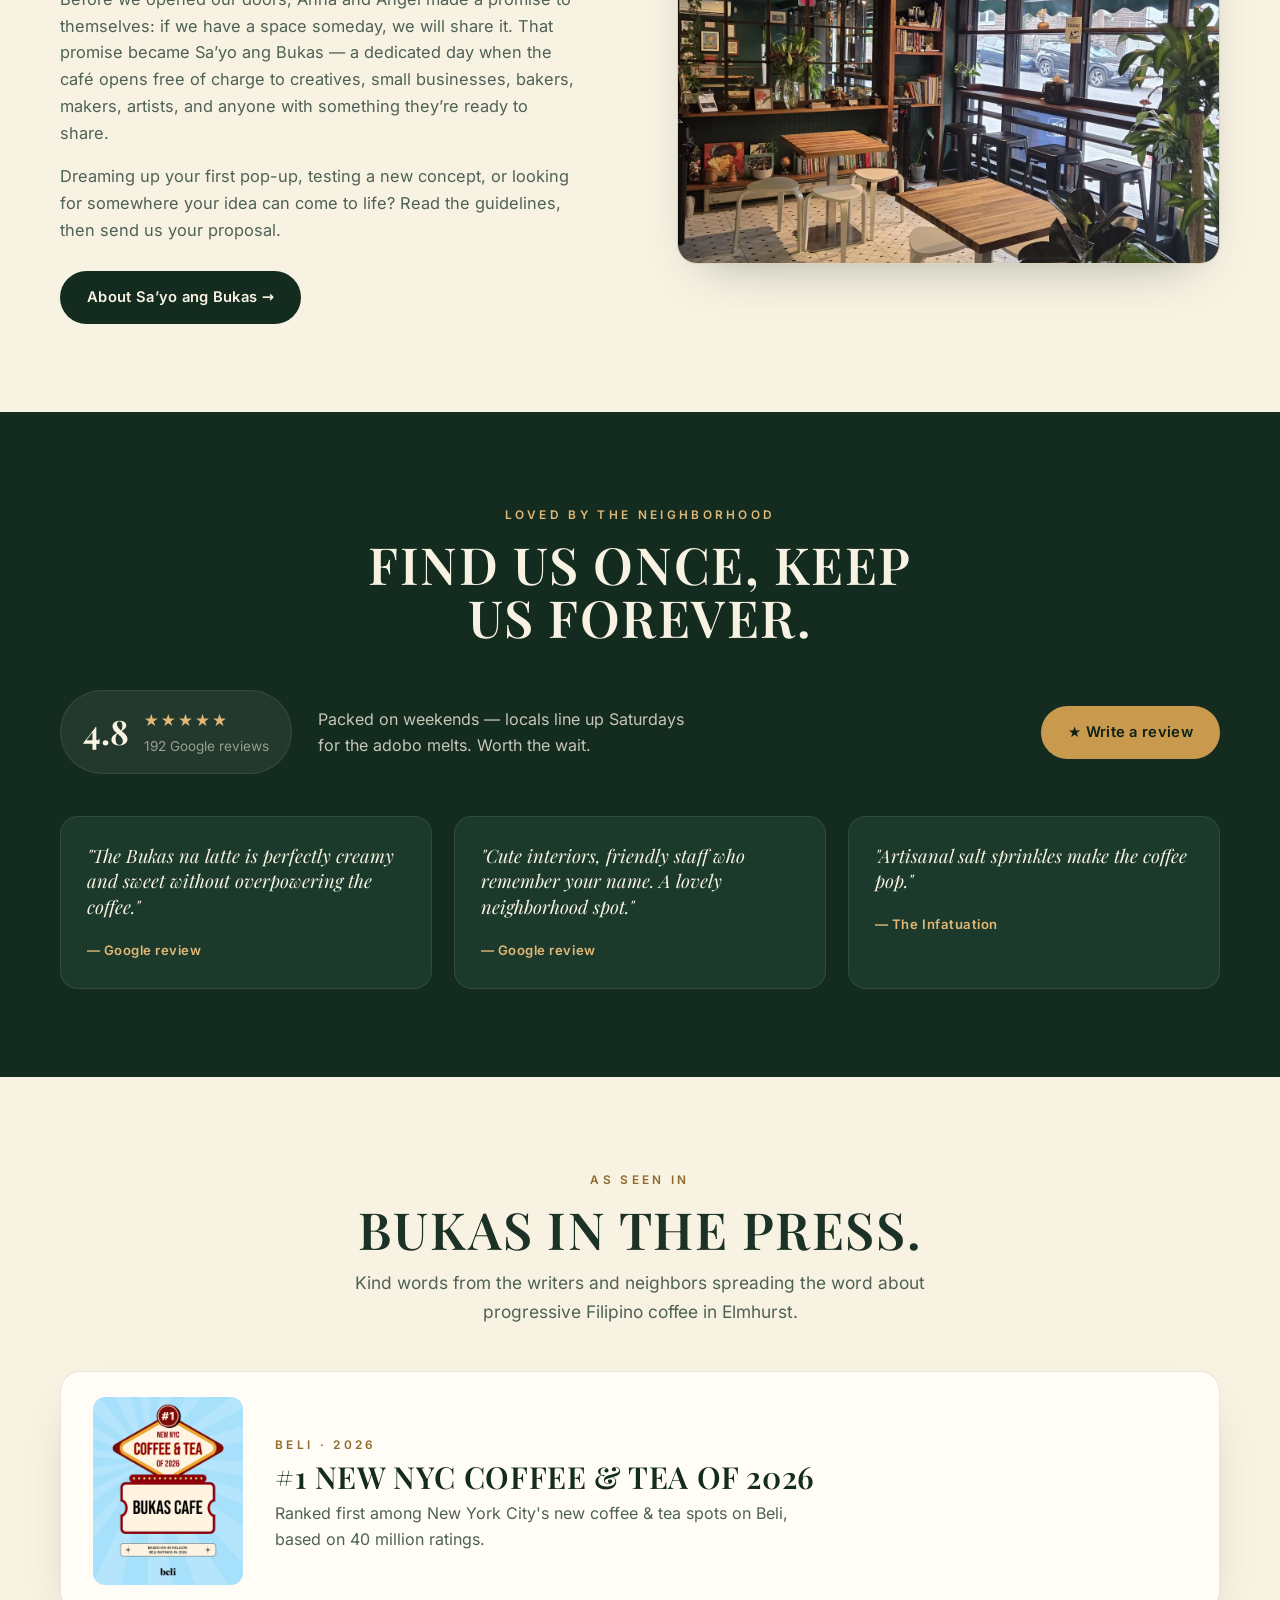
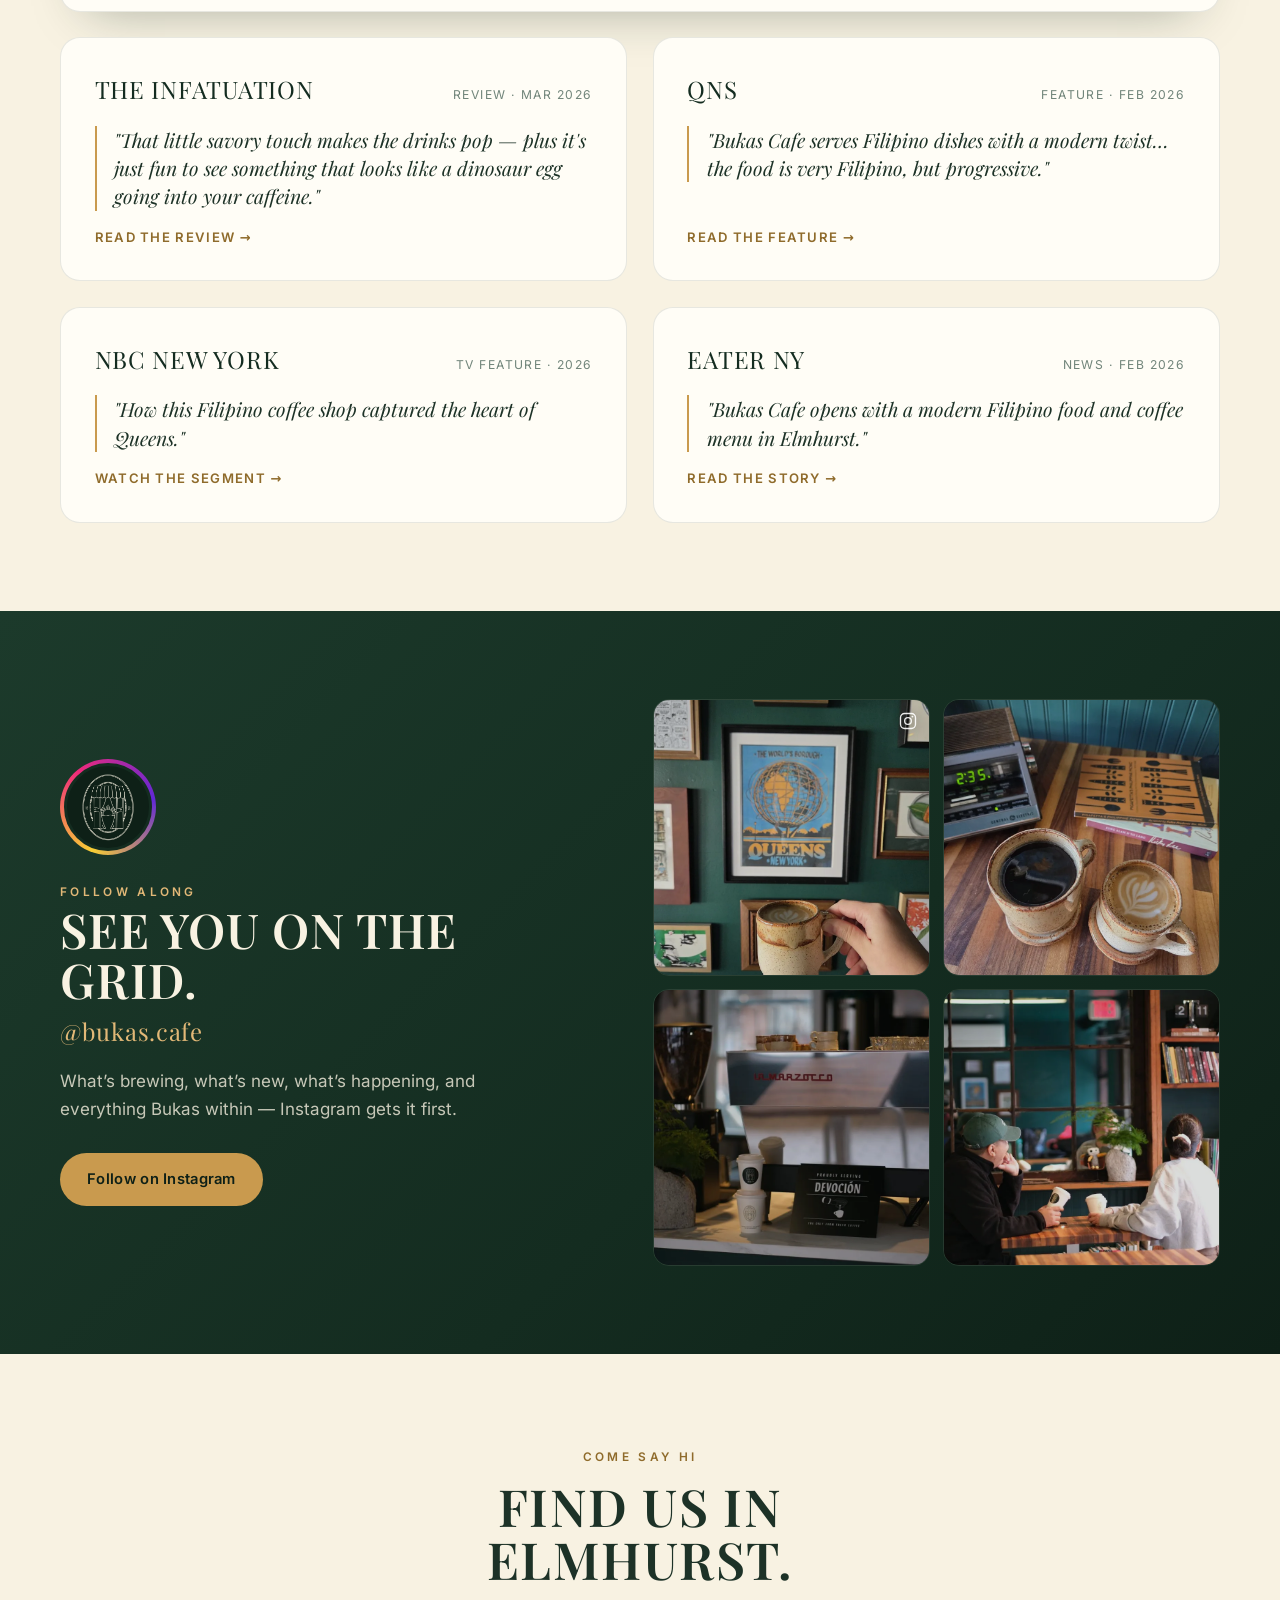
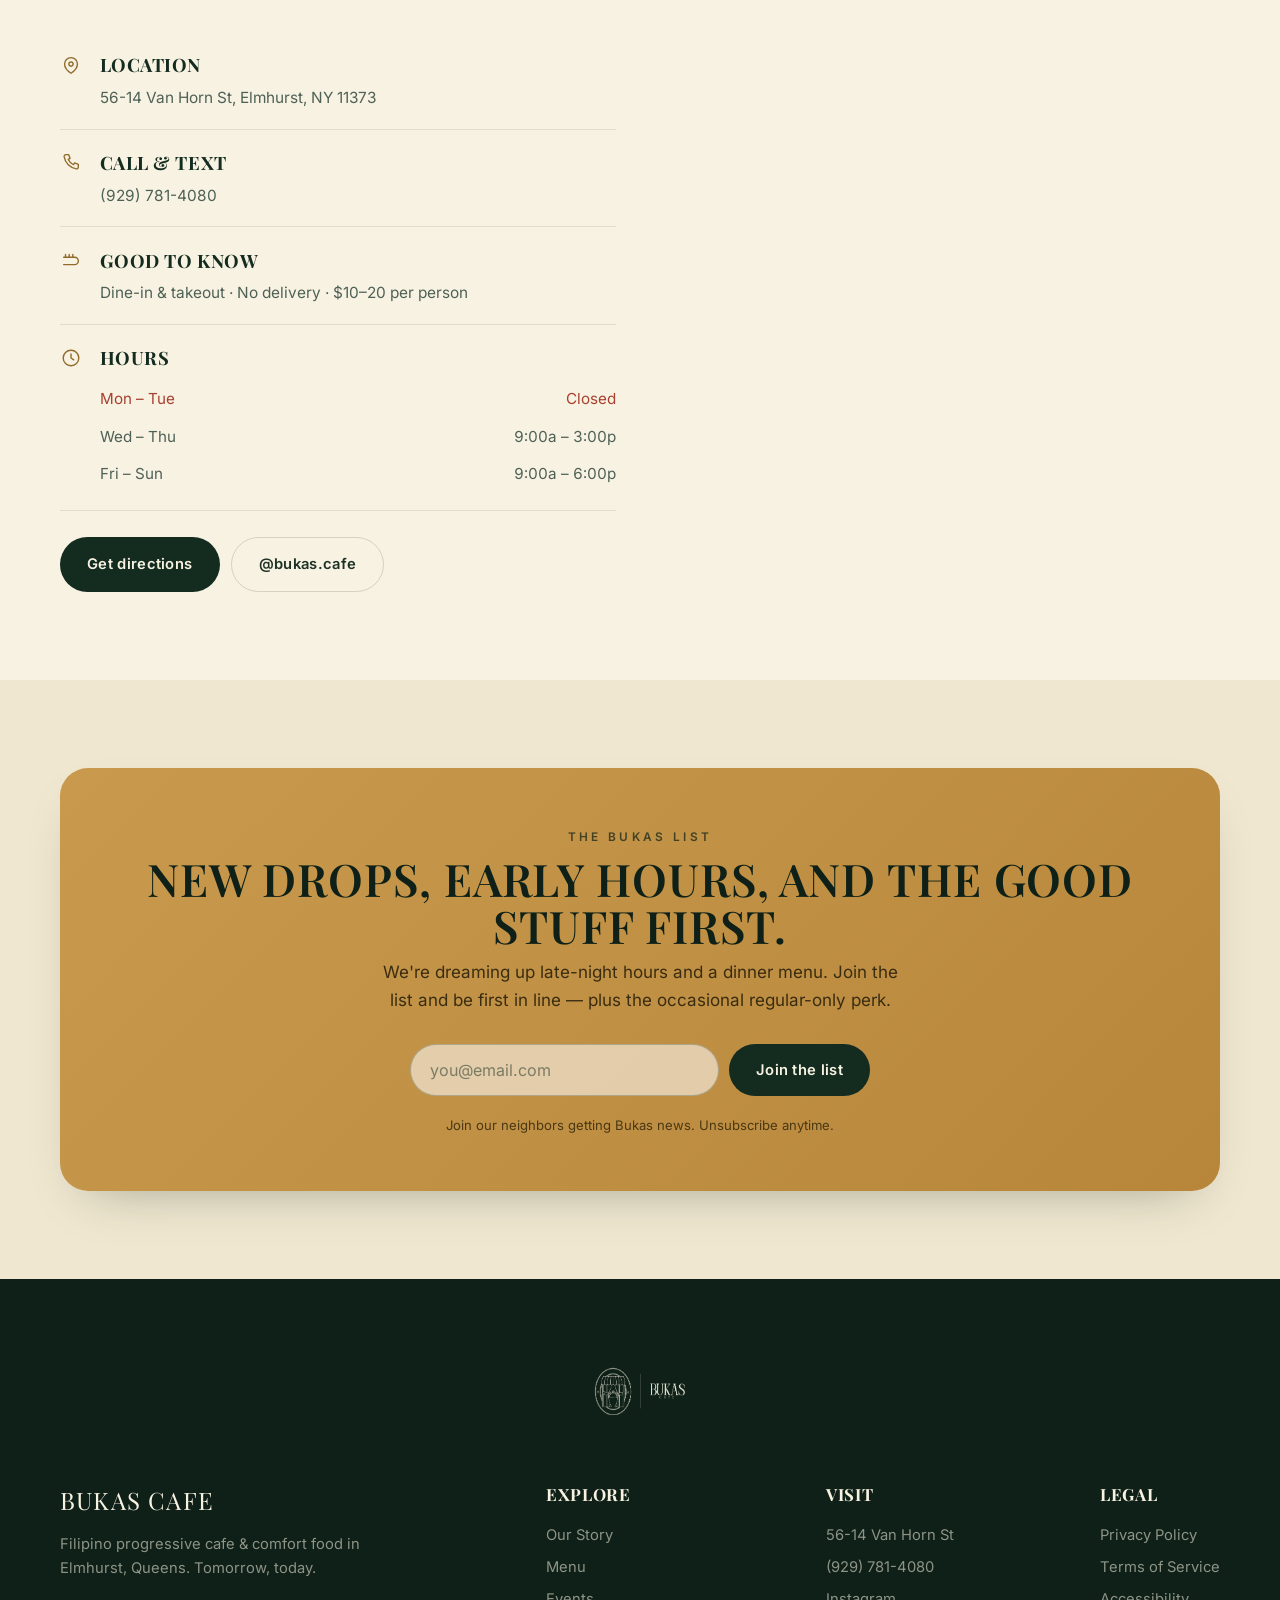
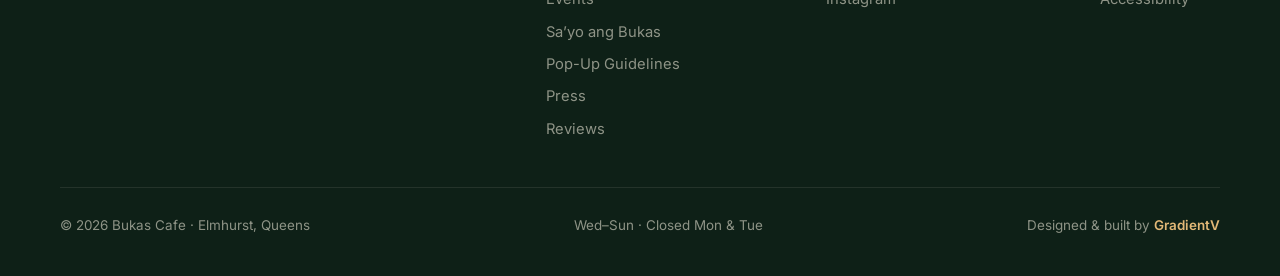
==== commit bd6b4522: "Update reviews and content." ====
--- a/index.html
+++ b/index.html
@@ -172,7 +172,7 @@
       <div class="form-note">Be first to know about new drinks, late-night hours &amp; specials. No spam, just Bukas.</div>
     </form>
     <div class="hero-badges">
-      <span class="chip">★ 4.8 · 145 Google reviews</span>
+      <span class="chip">★ 4.8 · 192 Google reviews</span>
       <span class="chip">Wed–Thu 9a–3p · Fri–Sun 9a–6p</span>
     </div>
   </div>
@@ -182,8 +182,8 @@
 <!-- BRAND TICKER -->
 <div class="ticker" aria-hidden="true">
   <div class="ticker-track">
-    <div class="ticker-seg"><span>(pending will update content)</span><i></i><span>Est. 2025</span><i></i><span>Elmhurst, Queens</span><i></i><span>(pending will update content)</span><i></i><span>Est. 2025</span><i></i><span>Elmhurst, Queens</span><i></i></div>
-    <div class="ticker-seg"><span>(pending will update content)</span><i></i><span>Est. 2025</span><i></i><span>Elmhurst, Queens</span><i></i><span>(pending will update content)</span><i></i><span>Est. 2025</span><i></i><span>Elmhurst, Queens</span><i></i></div>
+    <div class="ticker-seg"><span>Bukas Na</span><i></i><span>Ube Eclipse</span><i></i><span>Champorado</span><i></i><span>DXB Days</span><i></i><span>Bukas Na</span><i></i><span>Ube Eclipse</span><i></i><span>Champorado</span><i></i><span>DXB Days</span><i></i></div>
+    <div class="ticker-seg"><span>Bukas Na</span><i></i><span>Ube Eclipse</span><i></i><span>Champorado</span><i></i><span>DXB Days</span><i></i><span>Bukas Na</span><i></i><span>Ube Eclipse</span><i></i><span>Champorado</span><i></i><span>DXB Days</span><i></i></div>
   </div>
 </div>
 
@@ -284,7 +284,7 @@
         <span class="num">4.8</span>
         <div>
           <div class="stars">★★★★★</div>
-          <div style="font-size:.85rem;color:var(--tx-faint)">145 Google reviews</div>
+          <div style="font-size:.85rem;color:var(--tx-faint)">192 Google reviews</div>
         </div>
       </div>
       <p class="blurb">Packed on weekends — locals line up Saturdays for the adobo melts. Worth the wait.</p>
